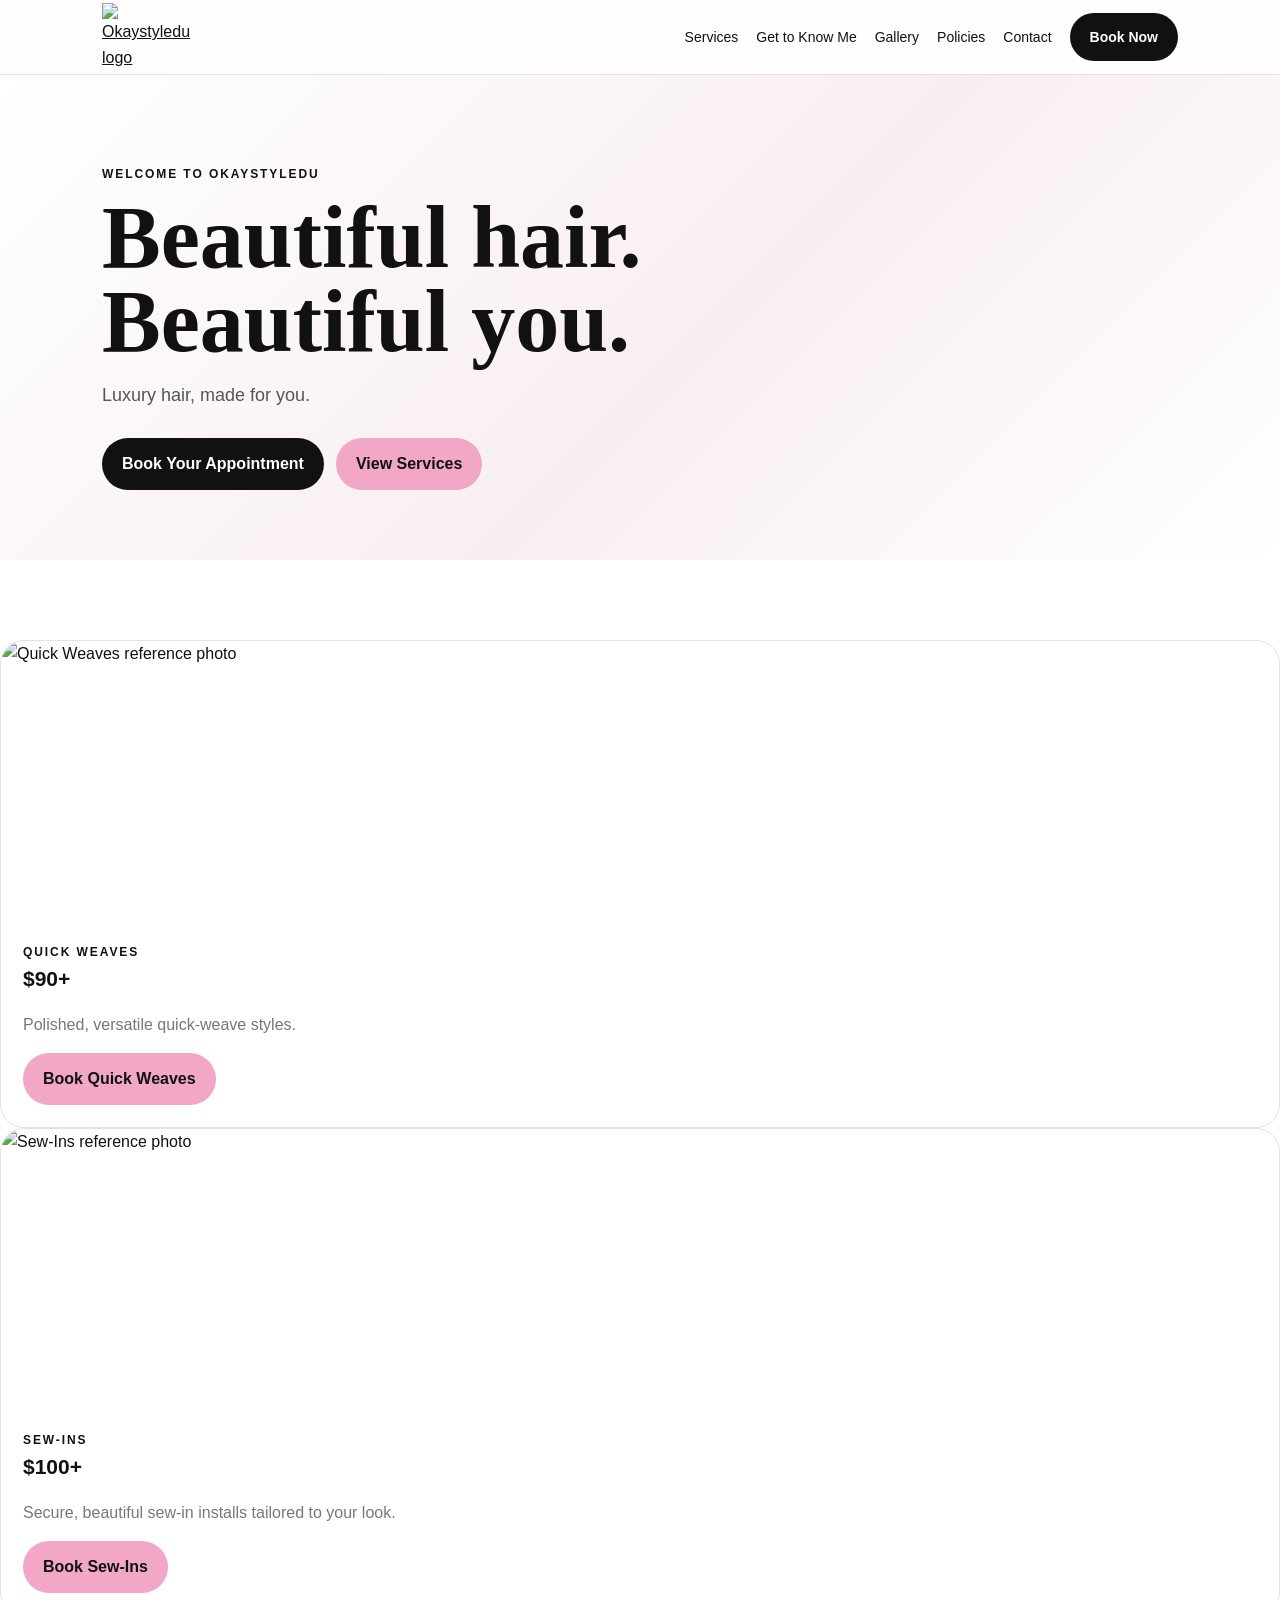
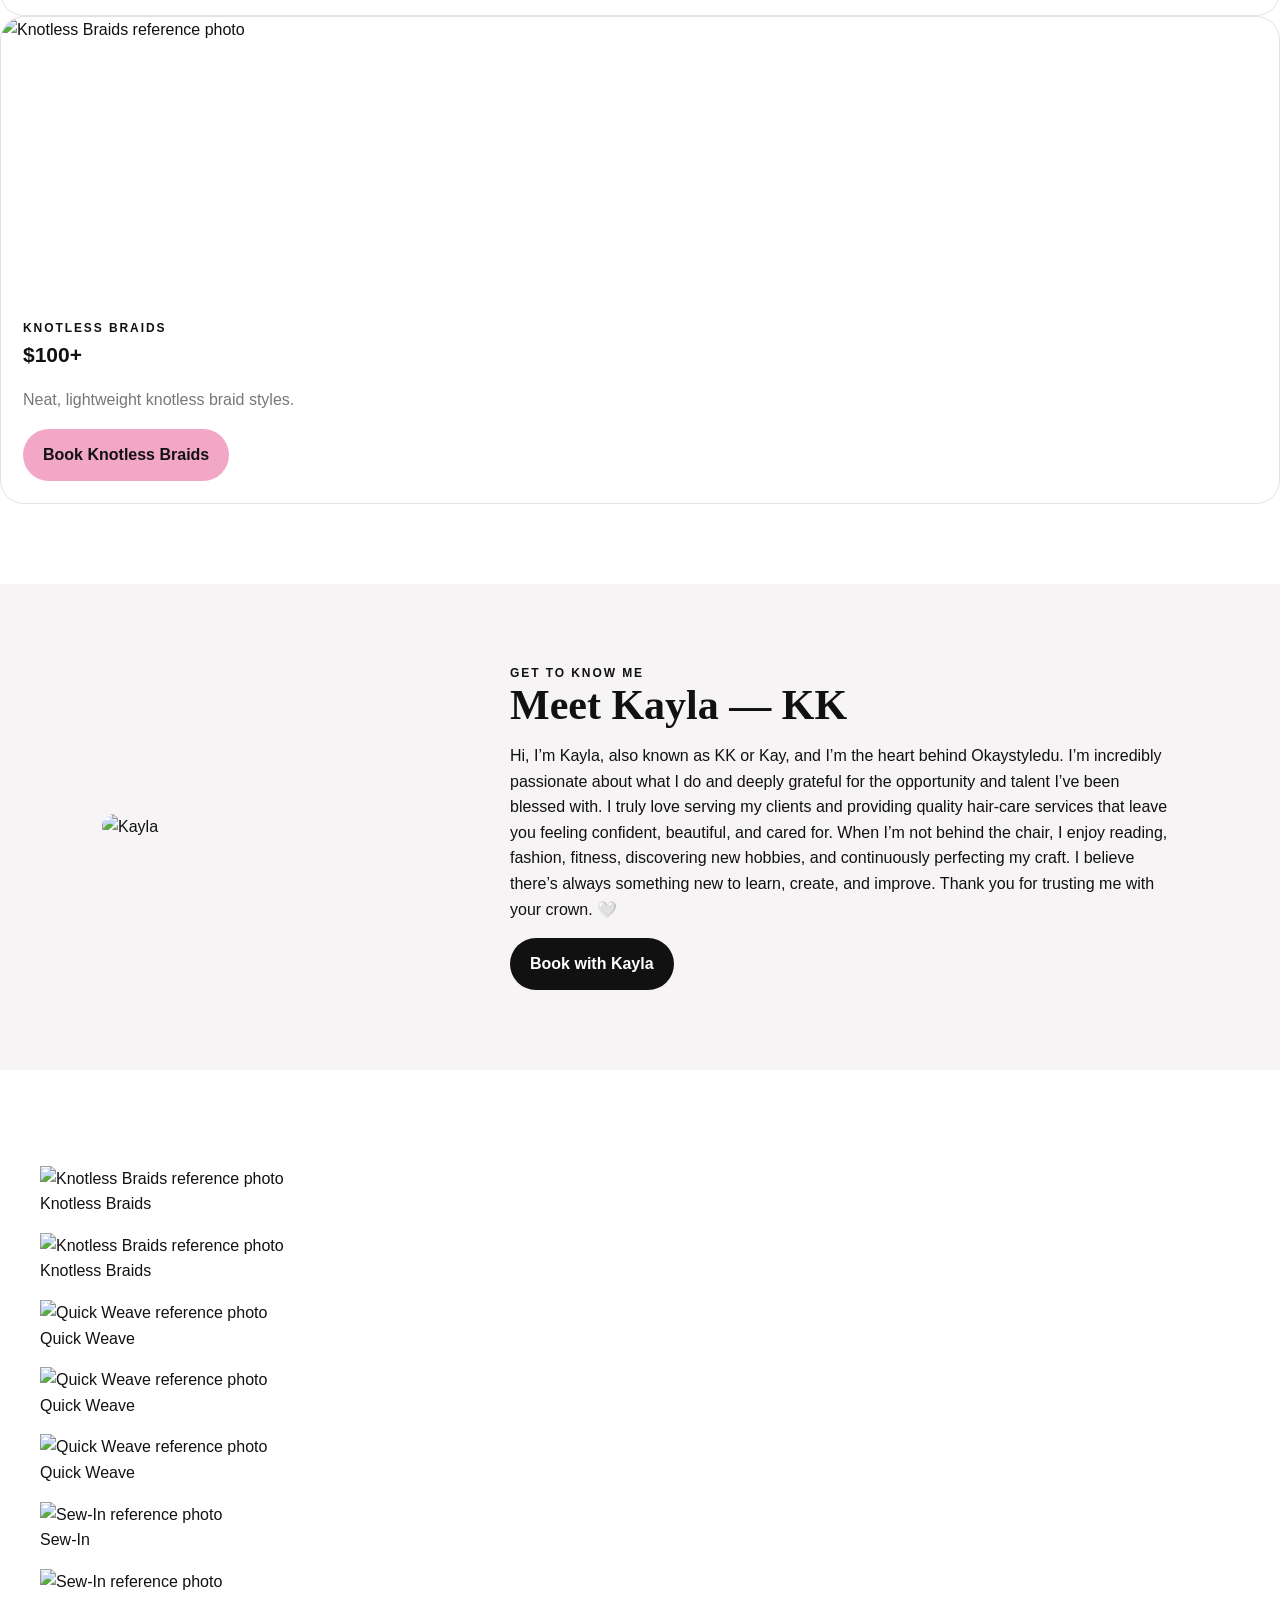
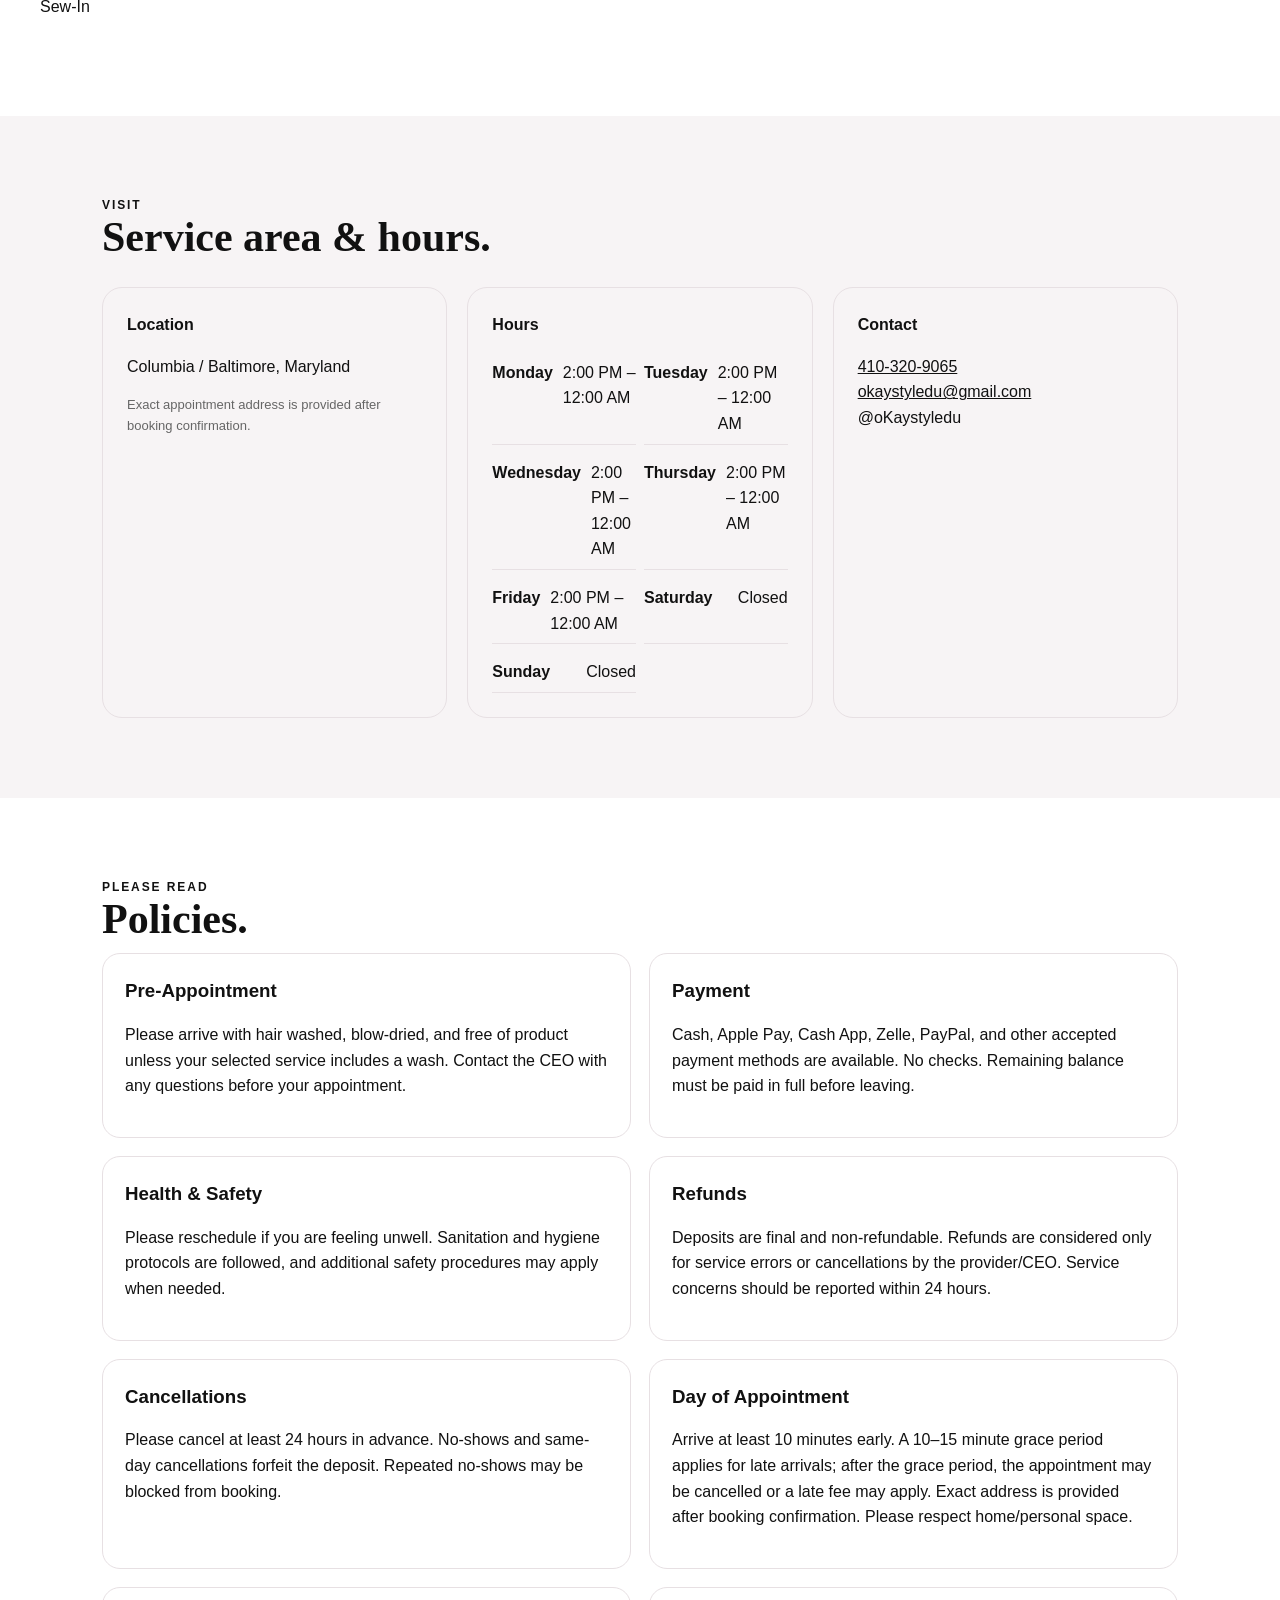
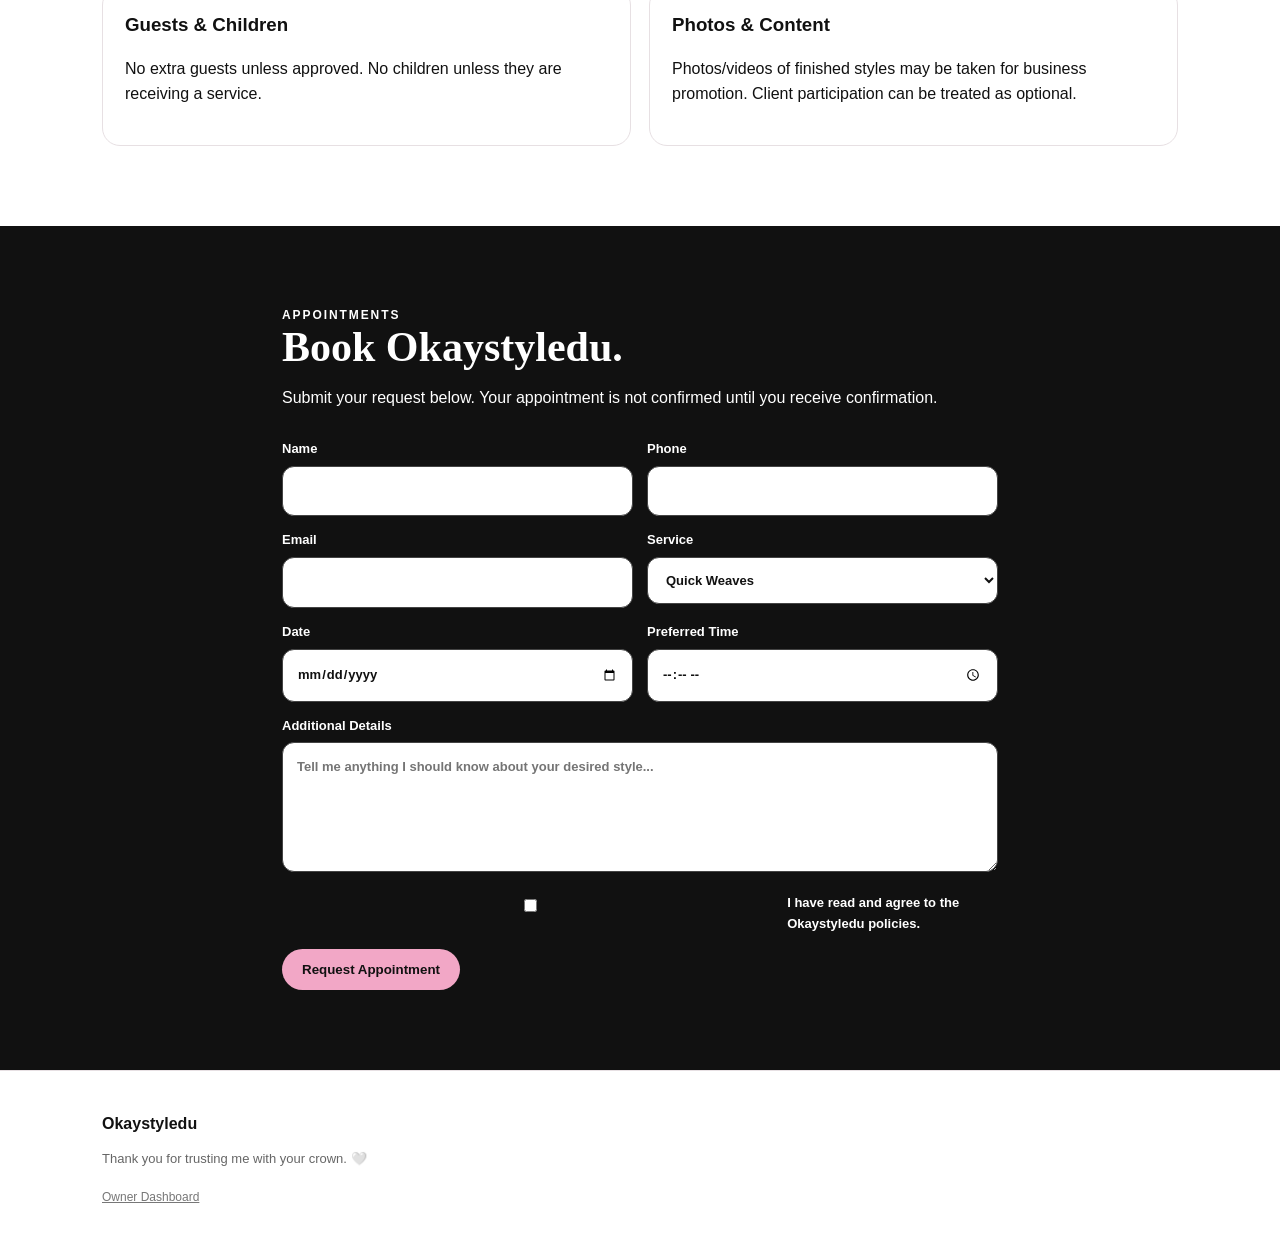
==== index.html @ 7c179256 "Add files via upload" ====
<!doctype html><html><head><meta charset="utf-8"><meta name="viewport" content="width=device-width,initial-scale=1"><meta name="description" content="Okaystyledu luxury hair booking"><link rel="stylesheet" href="styles.css"><script defer src="site.js"></script></head>
<body>
<nav class="nav"><div class="wrap navin"><a class="brand" href="#"><img src="images/logo.jpeg" alt="Okaystyledu logo"></a><div class="links"><a href="#services">Services</a><a href="#about">Get to Know Me</a><a href="#gallery">Gallery</a><a href="#policies-section">Policies</a><a href="#contact">Contact</a><a class="btn" href="#book">Book Now</a></div></div></nav>
<header class="hero"><div class="wrap"><div class="eyebrow">Welcome to <span data-business>Okaystyledu</span></div><h1>Beautiful hair.<br>Beautiful you.</h1><p id="tagline">Luxury hair, made for you.</p><div class="hero-actions"><a class="btn" href="#book">Book Your Appointment</a><a class="btn pink" href="#services">View Services</a></div></div></header>
<section class="section" id="services"><div class="wrap"><div class="eyebrow">Services</div><h2>Choose your look.</h2><p class="muted">Starting prices are listed below. Final pricing may vary by style, length, and hair needs.</p><div class="cards" id="services"></div></div></section>
<section class="section alt" id="about"><div class="wrap about"><div><img src="images/about-kayla.jpeg" alt="Kayla"></div><div><div class="eyebrow">Get to Know Me</div><h2 id="bioTitle">Meet Kayla — KK</h2><p id="bio"></p><a class="btn" href="#book">Book with Kayla</a></div></div></section>
<section class="section" id="gallery"><div class="wrap"><div class="eyebrow">Reference Gallery</div><h2>Style inspiration.</h2><p class="muted">Reference photos are shown as provided and are intended to help you choose your service.</p><div class="gallery" id="gallery"></div></div></section>
<section class="section alt"><div class="wrap"><div class="eyebrow">Visit</div><h2>Service area & hours.</h2><div class="info-grid"><div class="info"><strong>Location</strong><p id="location"></p><p class="small">Exact appointment address is provided after booking confirmation.</p></div><div class="info"><strong>Hours</strong><div class="hours" id="hours"></div></div><div class="info" id="contact"><strong>Contact</strong><p><a id="phone"></a><br><a id="email"></a><br><span id="instagram"></span></p></div></div></div></section>
<section class="section" id="policies-section"><div class="wrap"><div class="eyebrow">Please Read</div><h2>Policies.</h2><div class="policies" id="policies"></div></div></section>
<section class="section booking" id="book"><div class="wrap bookingbox"><div class="eyebrow">Appointments</div><h2>Book Okaystyledu.</h2><p>Submit your request below. Your appointment is not confirmed until you receive confirmation.</p>
<form class="form" name="okaystyledu-booking" method="POST" data-netlify="true" netlify-honeypot="bot-field"><input type="hidden" name="form-name" value="okaystyledu-booking"><p style="display:none"><label>Don’t fill this out: <input name="bot-field"></label></p>
<label>Name<input name="name" required></label><label>Phone<input name="phone" type="tel" required></label><label>Email<input name="email" type="email" required></label><label>Service<select id="serviceSelect" name="service" required></select></label><label>Date<input name="date" type="date" required></label><label>Preferred Time<input name="time" type="time" required></label><label class="full">Additional Details<textarea name="details" placeholder="Tell me anything I should know about your desired style..."></textarea></label><label class="full check"><input name="agreement" type="checkbox" required> I have read and agree to the Okaystyledu policies.</label><div class="full"><button class="btn pink" type="submit">Request Appointment</button></div></form></div></section>
<footer class="footer"><div class="wrap"><strong data-business>Okaystyledu</strong><p class="small">Thank you for trusting me with your crown. 🤍</p><a class="adminlink" href="admin.html">Owner Dashboard</a></div></footer>
</body></html>
---- styles.css ----
:root{--black:#111;--pink:#f2a7c6;--soft:#f7f4f5;--gray:#777;--white:#fff;--line:#e7e0e3}
*{box-sizing:border-box}html{scroll-behavior:smooth}body{margin:0;font-family:Inter,Arial,sans-serif;color:var(--black);background:var(--white);line-height:1.6}a{color:inherit}.wrap{max-width:1120px;margin:auto;padding:0 22px}.nav{position:sticky;top:0;z-index:20;background:#fffdfef2;backdrop-filter:blur(12px);border-bottom:1px solid var(--line)}.navin{display:flex;align-items:center;justify-content:space-between;gap:20px;min-height:74px}.brand img{width:100px;height:auto;display:block}.links{display:flex;gap:18px;align-items:center;flex-wrap:wrap}.links a{text-decoration:none;font-size:14px}.btn{display:inline-flex;align-items:center;justify-content:center;background:var(--black);color:white;padding:13px 20px;border-radius:999px;text-decoration:none;border:0;cursor:pointer;font-weight:700}.btn.pink{background:var(--pink);color:#111}.hero{padding:90px 0 70px;background:linear-gradient(135deg,#fff 0%,#f8eef2 55%,#fff 100%)}.hero h1{font-family:Georgia,serif;font-size:clamp(46px,8vw,88px);line-height:.95;margin:12px 0}.eyebrow{text-transform:uppercase;letter-spacing:.16em;font-size:12px;font-weight:800}.hero p{max-width:620px;color:#555;font-size:18px}.hero-actions{display:flex;gap:12px;flex-wrap:wrap;margin-top:28px}.section{padding:80px 0}.section.alt{background:var(--soft)}h2{font-family:Georgia,serif;font-size:42px;line-height:1.05;margin:0 0 12px}.muted{color:var(--gray)}.cards{display:grid;grid-template-columns:repeat(3,1fr);gap:22px;margin-top:32px}.card{border:1px solid var(--line);border-radius:24px;overflow:hidden;background:#fff}.card img{width:100%;height:280px;object-fit:cover;display:block}.cardbody{padding:22px}.price{font-size:21px;font-weight:800}.about{display:grid;grid-template-columns:360px 1fr;gap:48px;align-items:center}.about img{width:100%;border-radius:28px;display:block}.gallery{display:grid;grid-template-columns:repeat(3,1fr);gap:16px}.gallery figure{margin:0}.gallery img{width:100%;height:320px;object-fit:cover;border-radius:20px;display:block}.gallery figcaption{padding:9px 4px;font-weight:700;font-size:13px}.info-grid{display:grid;grid-template-columns:repeat(3,1fr);gap:20px;margin-top:28px}.info{border:1px solid var(--line);border-radius:20px;padding:24px}.hours{display:grid;grid-template-columns:1fr 1fr;gap:8px;margin-top:15px}.hours div{display:flex;justify-content:space-between;border-bottom:1px solid var(--line);padding:7px 0;gap:10px}.policies{display:grid;grid-template-columns:1fr 1fr;gap:18px}.policy{padding:22px;border:1px solid var(--line);border-radius:18px}.policy h3{margin:0 0 6px}.booking{background:#111;color:#fff}.bookingbox{max-width:760px}.form{display:grid;grid-template-columns:1fr 1fr;gap:14px;margin-top:28px}.form .full{grid-column:1/-1}.form label{font-size:13px;font-weight:700}.form input,.form select,.form textarea{width:100%;margin-top:6px;border:1px solid #444;background:#fff;color:#111;padding:14px;border-radius:12px;font:inherit}.form textarea{min-height:130px}.check{display:flex;gap:9px;align-items:flex-start;font-size:13px}.footer{padding:40px 0;border-top:1px solid var(--line)}.small{font-size:13px;color:#666}.adminlink{font-size:12px;color:#777}.notice{padding:14px 16px;border-radius:12px;background:#fff1f6;border:1px solid #f1cad8;margin:15px 0}.adminbody{background:#f6f4f5}.admin{max-width:1100px;margin:auto;padding:28px 18px}.adminhead{display:flex;justify-content:space-between;align-items:center;gap:15px;margin-bottom:22px}.adminnav{display:flex;gap:8px;flex-wrap:wrap;margin-bottom:20px}.tab{border:1px solid var(--line);background:white;border-radius:999px;padding:10px 14px;cursor:pointer}.panel{display:none;background:white;border:1px solid var(--line);border-radius:22px;padding:22px;margin-bottom:18px}.panel.active{display:block}.editgrid{display:grid;grid-template-columns:1fr 1fr;gap:14px}.editgrid .full{grid-column:1/-1}.editor input,.editor textarea,.editor select{width:100%;padding:12px;border:1px solid #ddd;border-radius:10px;font:inherit}.editor textarea{min-height:120px}.editor label{font-size:12px;font-weight:800;display:block;margin-bottom:5px}.row{display:flex;gap:10px;align-items:center;justify-content:space-between;padding:10px 0;border-bottom:1px solid var(--line)}.row button{border:0;background:#eee;border-radius:8px;padding:7px 10px;cursor:pointer}.sticky-save{position:sticky;bottom:12px;display:flex;justify-content:flex-end;gap:10px;margin-top:16px}.status{font-size:13px;color:#555}.danger{color:#9c254b}.preview{background:#111;color:white;border-radius:12px;padding:12px 16px;text-decoration:none}@media(max-width:800px){.links{display:none}.cards,.gallery,.info-grid,.policies,.about{grid-template-columns:1fr}.about img{max-width:420px}.form,.editgrid{grid-template-columns:1fr}.form .full,.editgrid .full{grid-column:auto}.hero{padding-top:65px}.section{padding:60px 0}h2{font-size:35px}.card img,.gallery img{height:300px}}
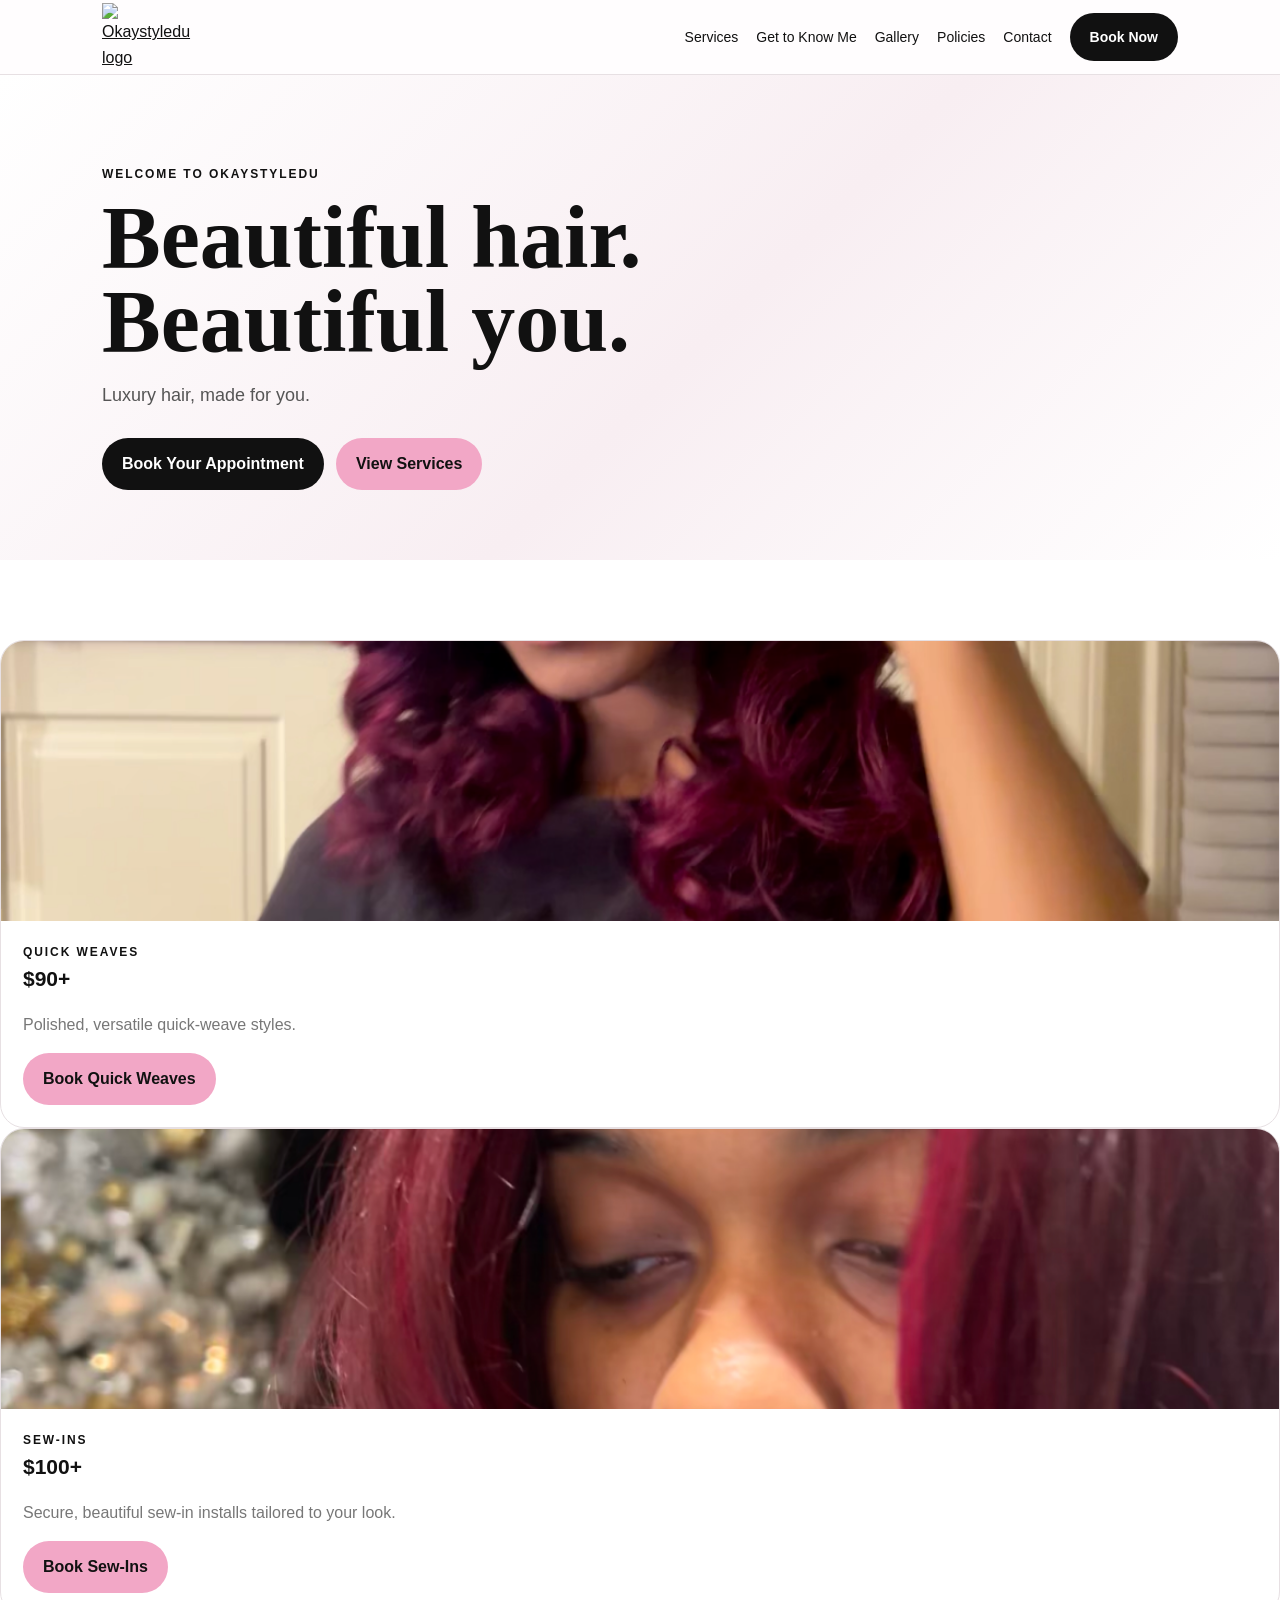
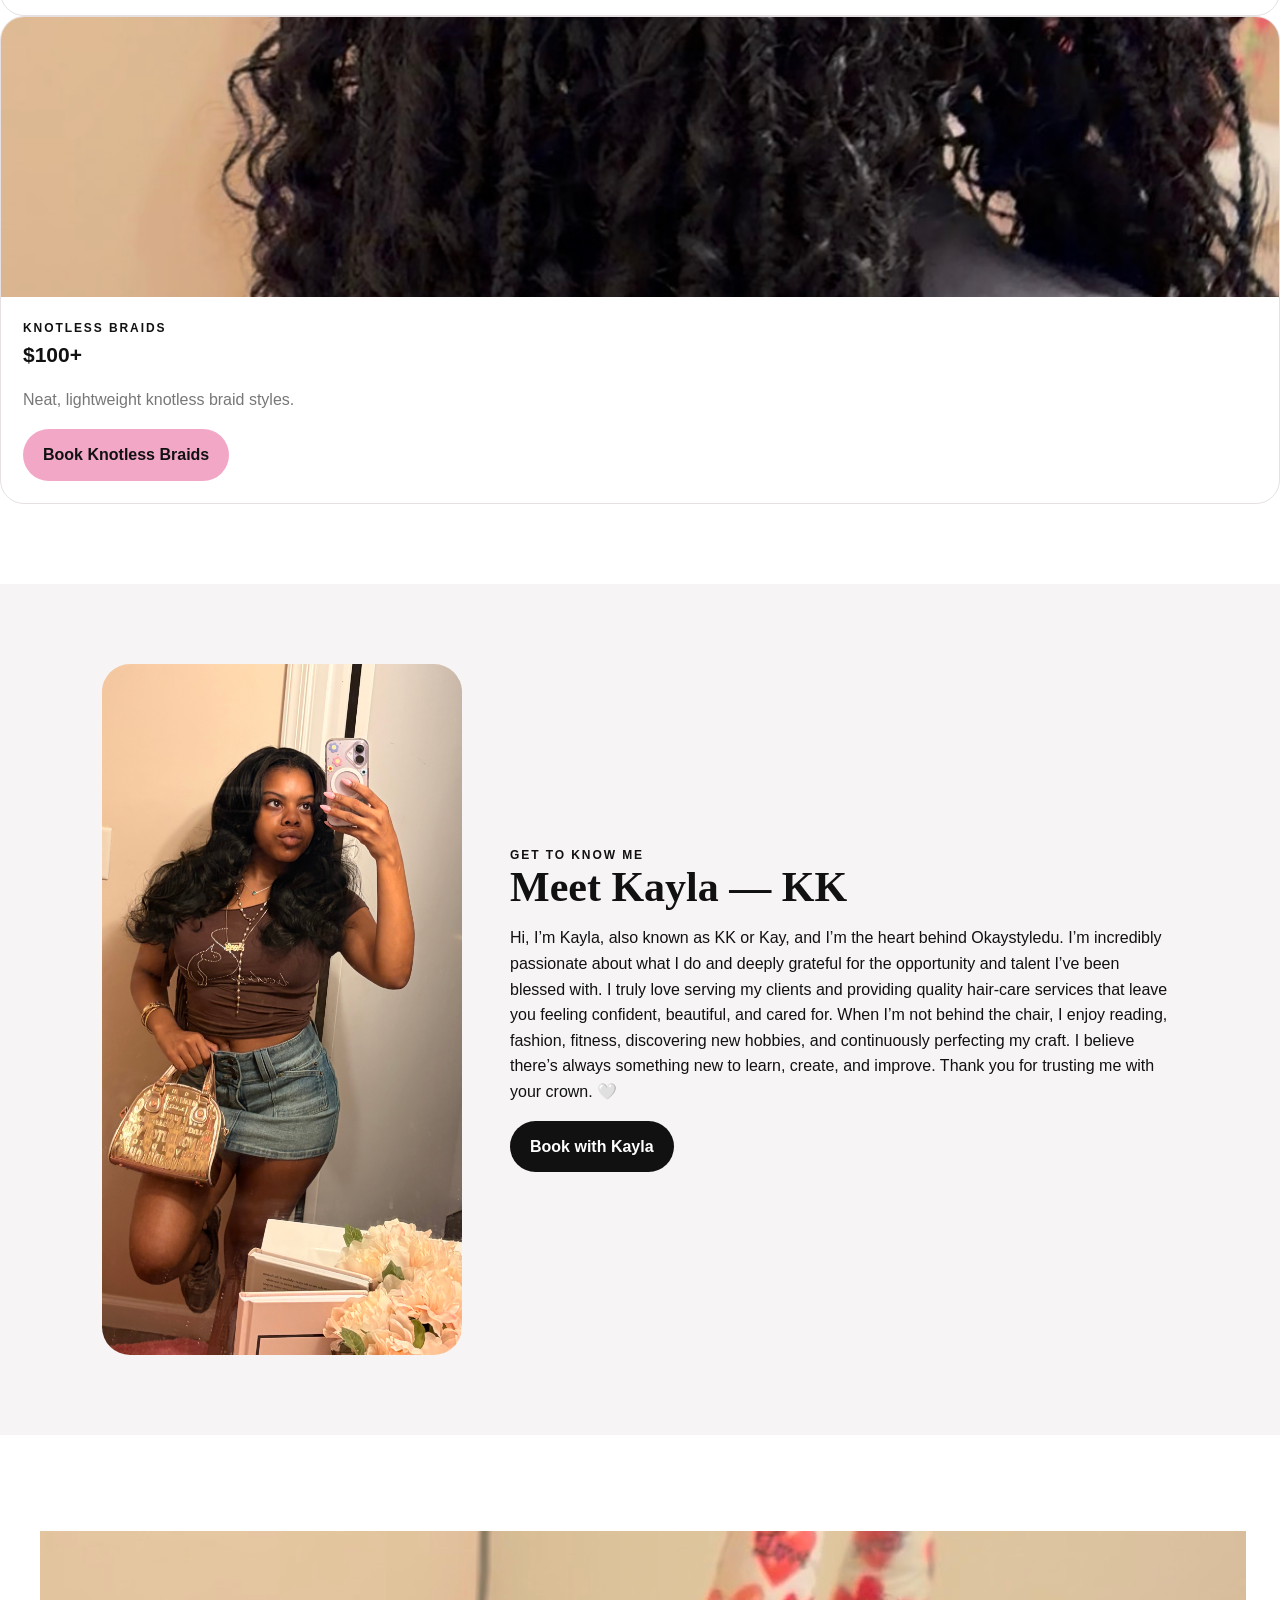
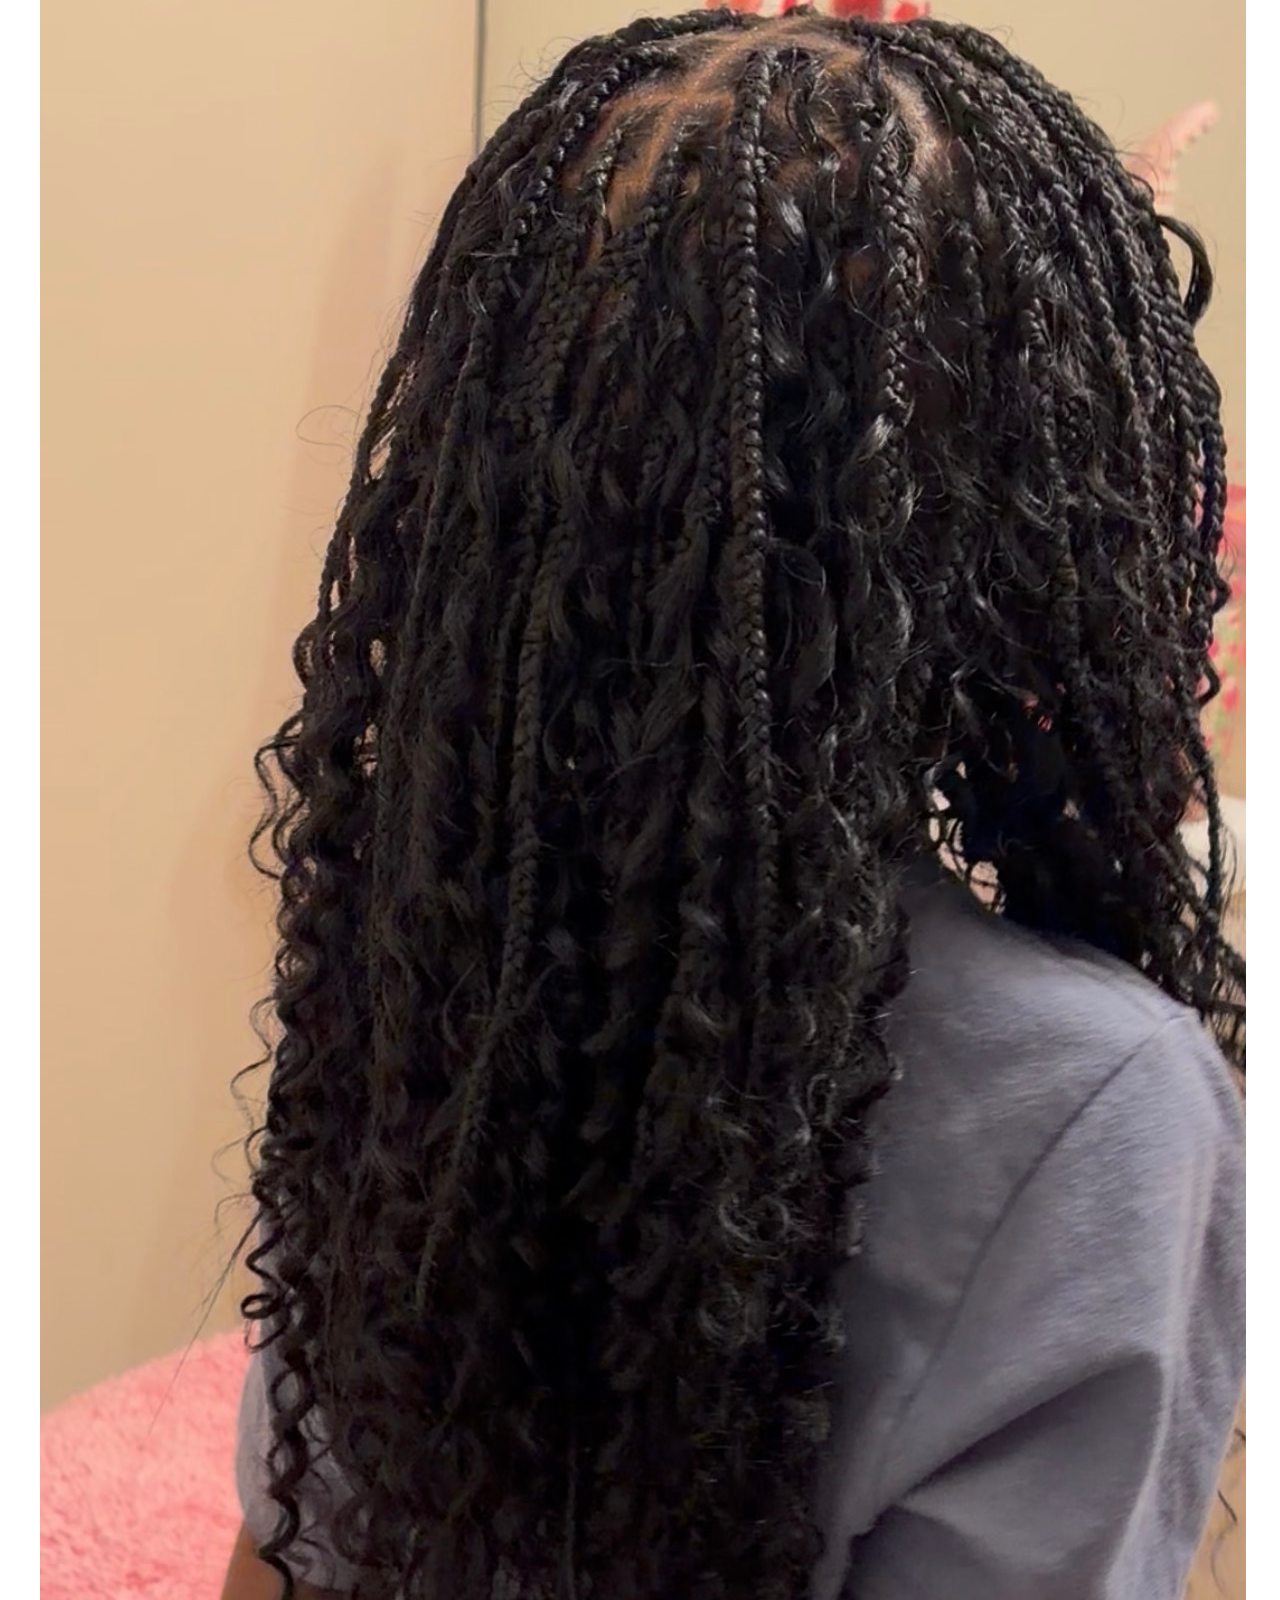
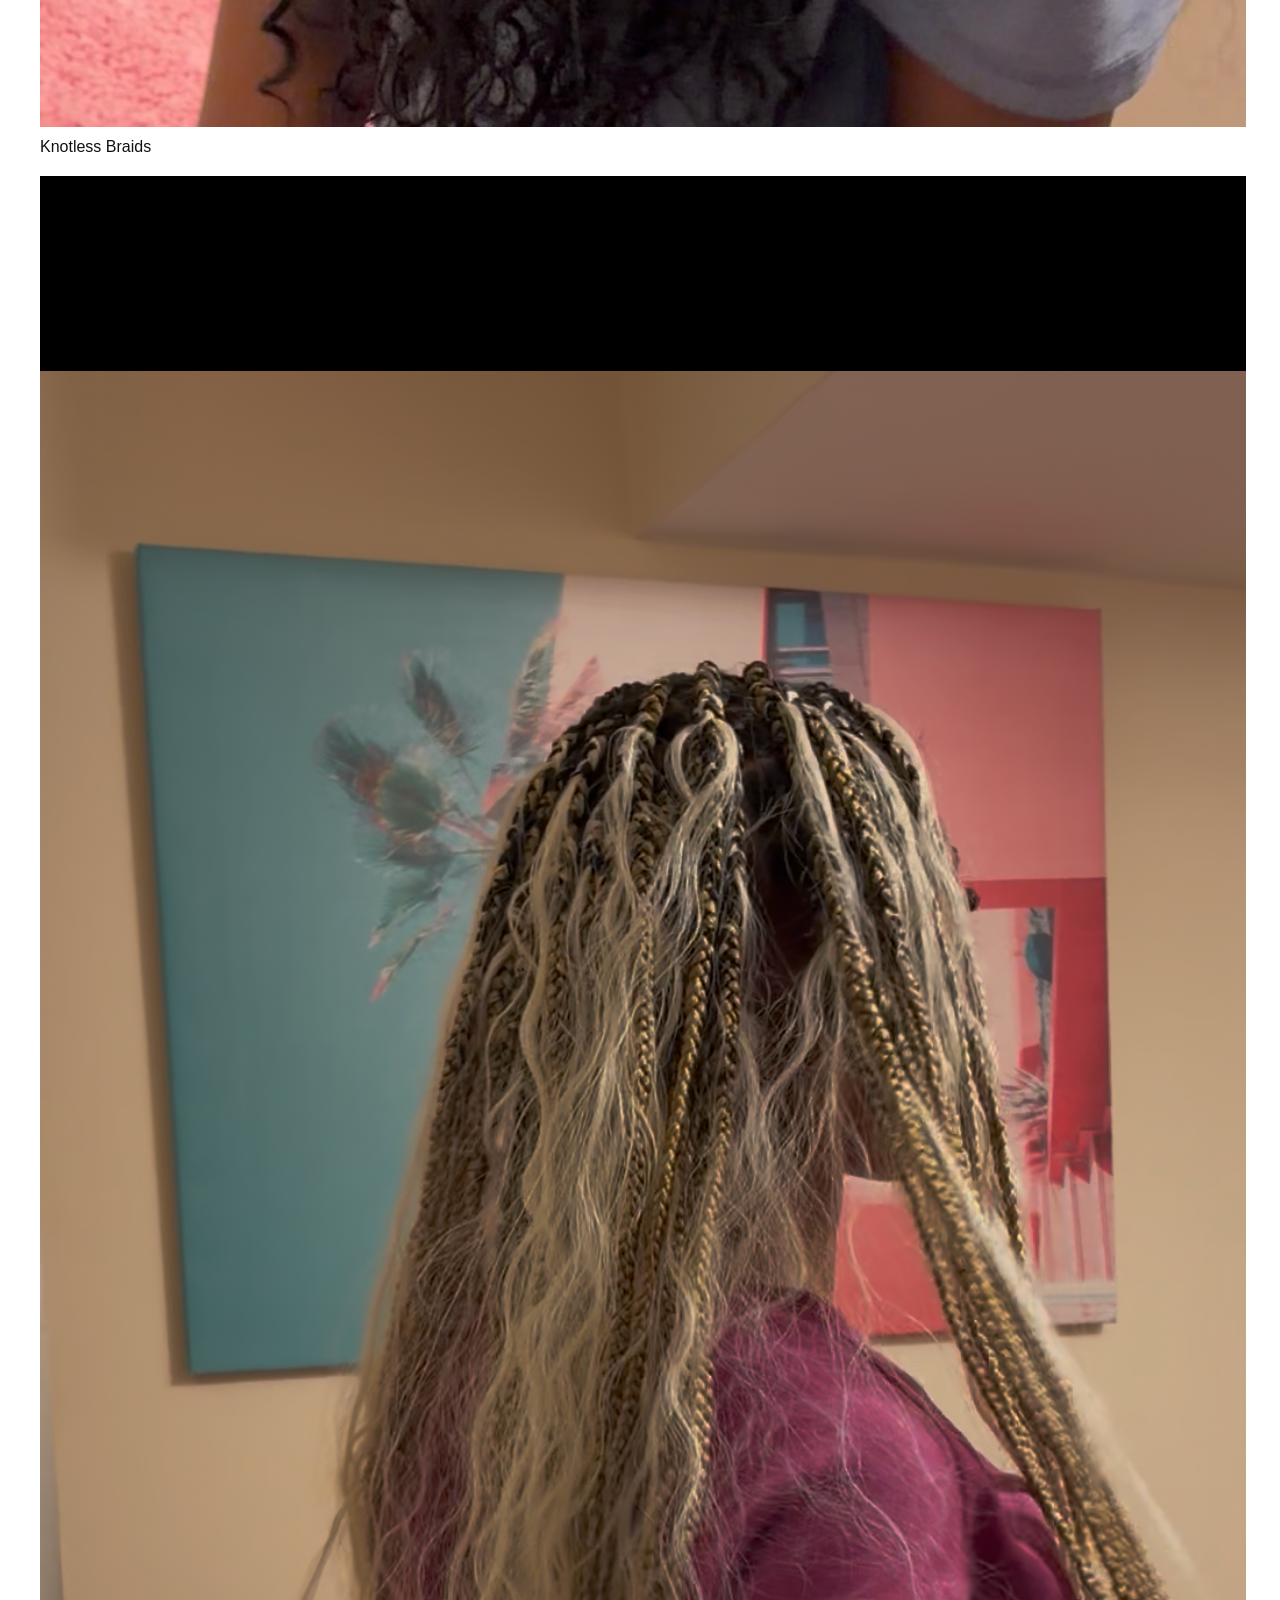
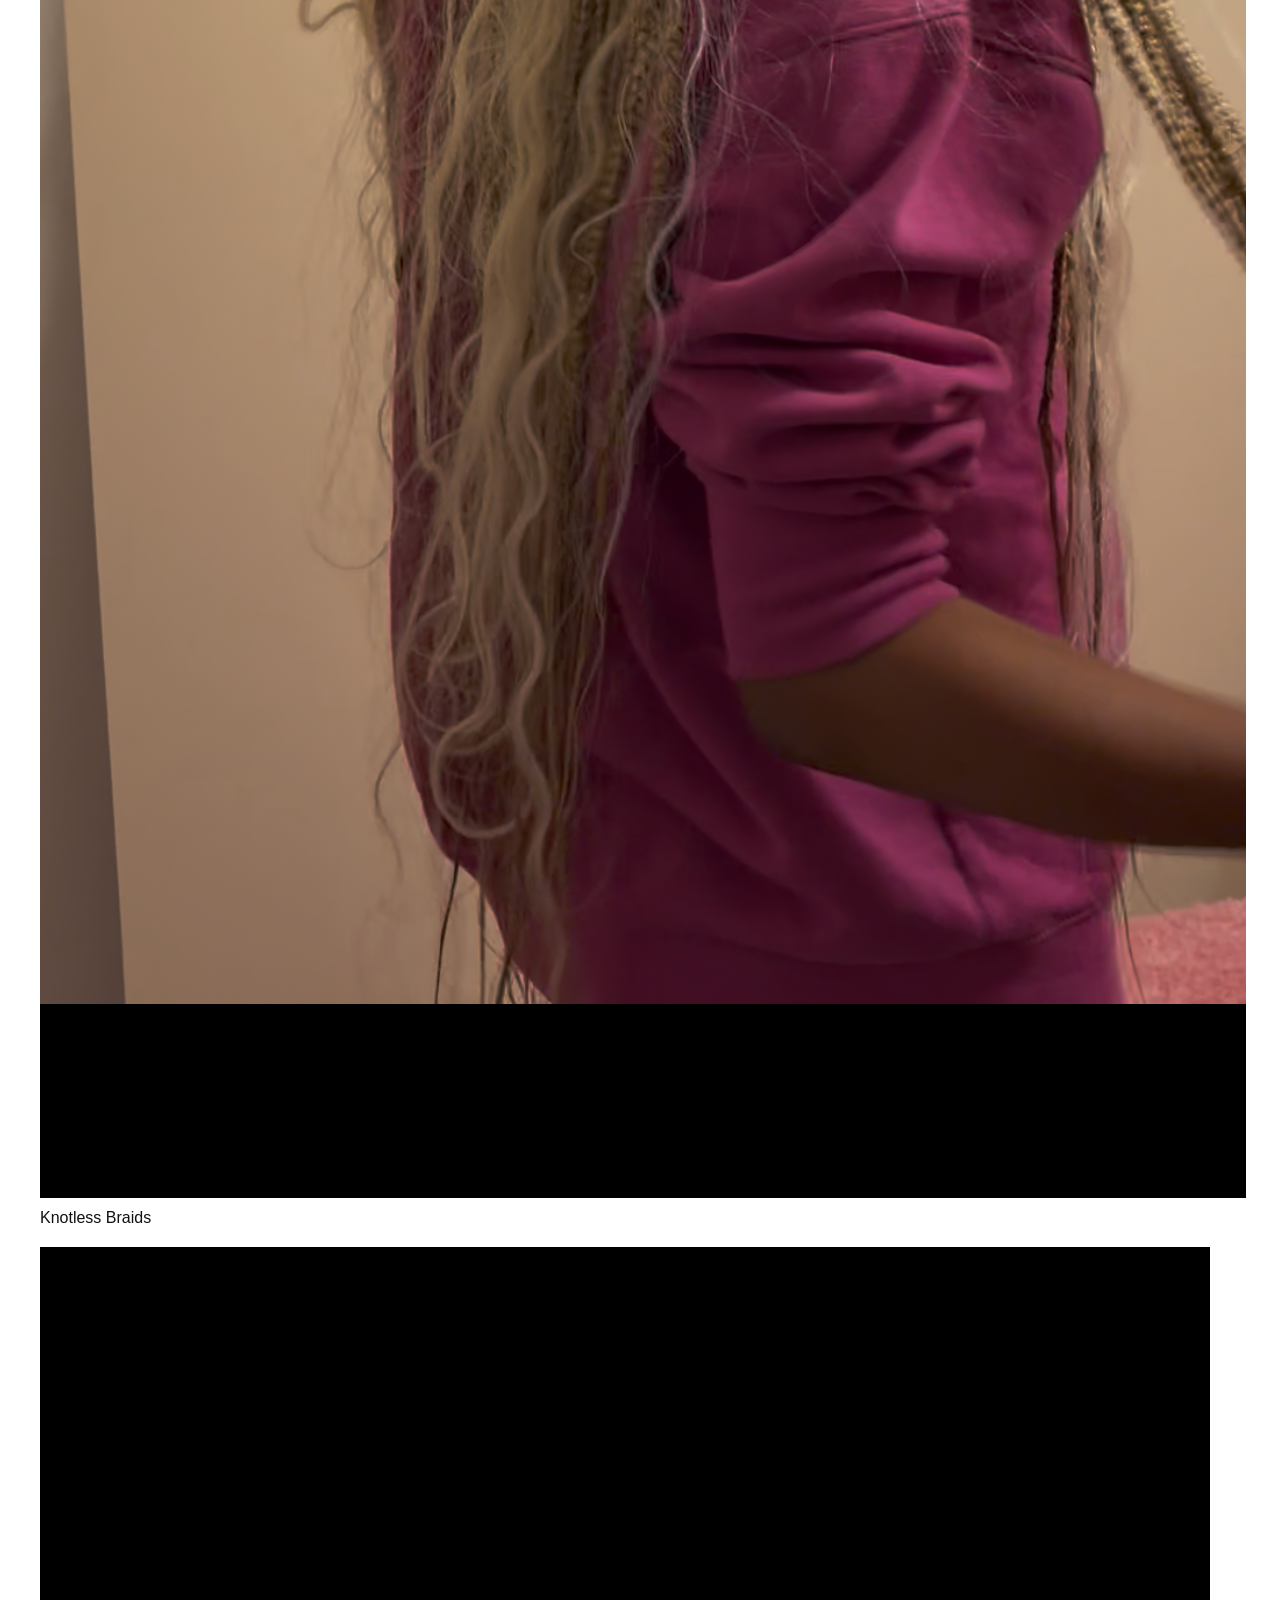
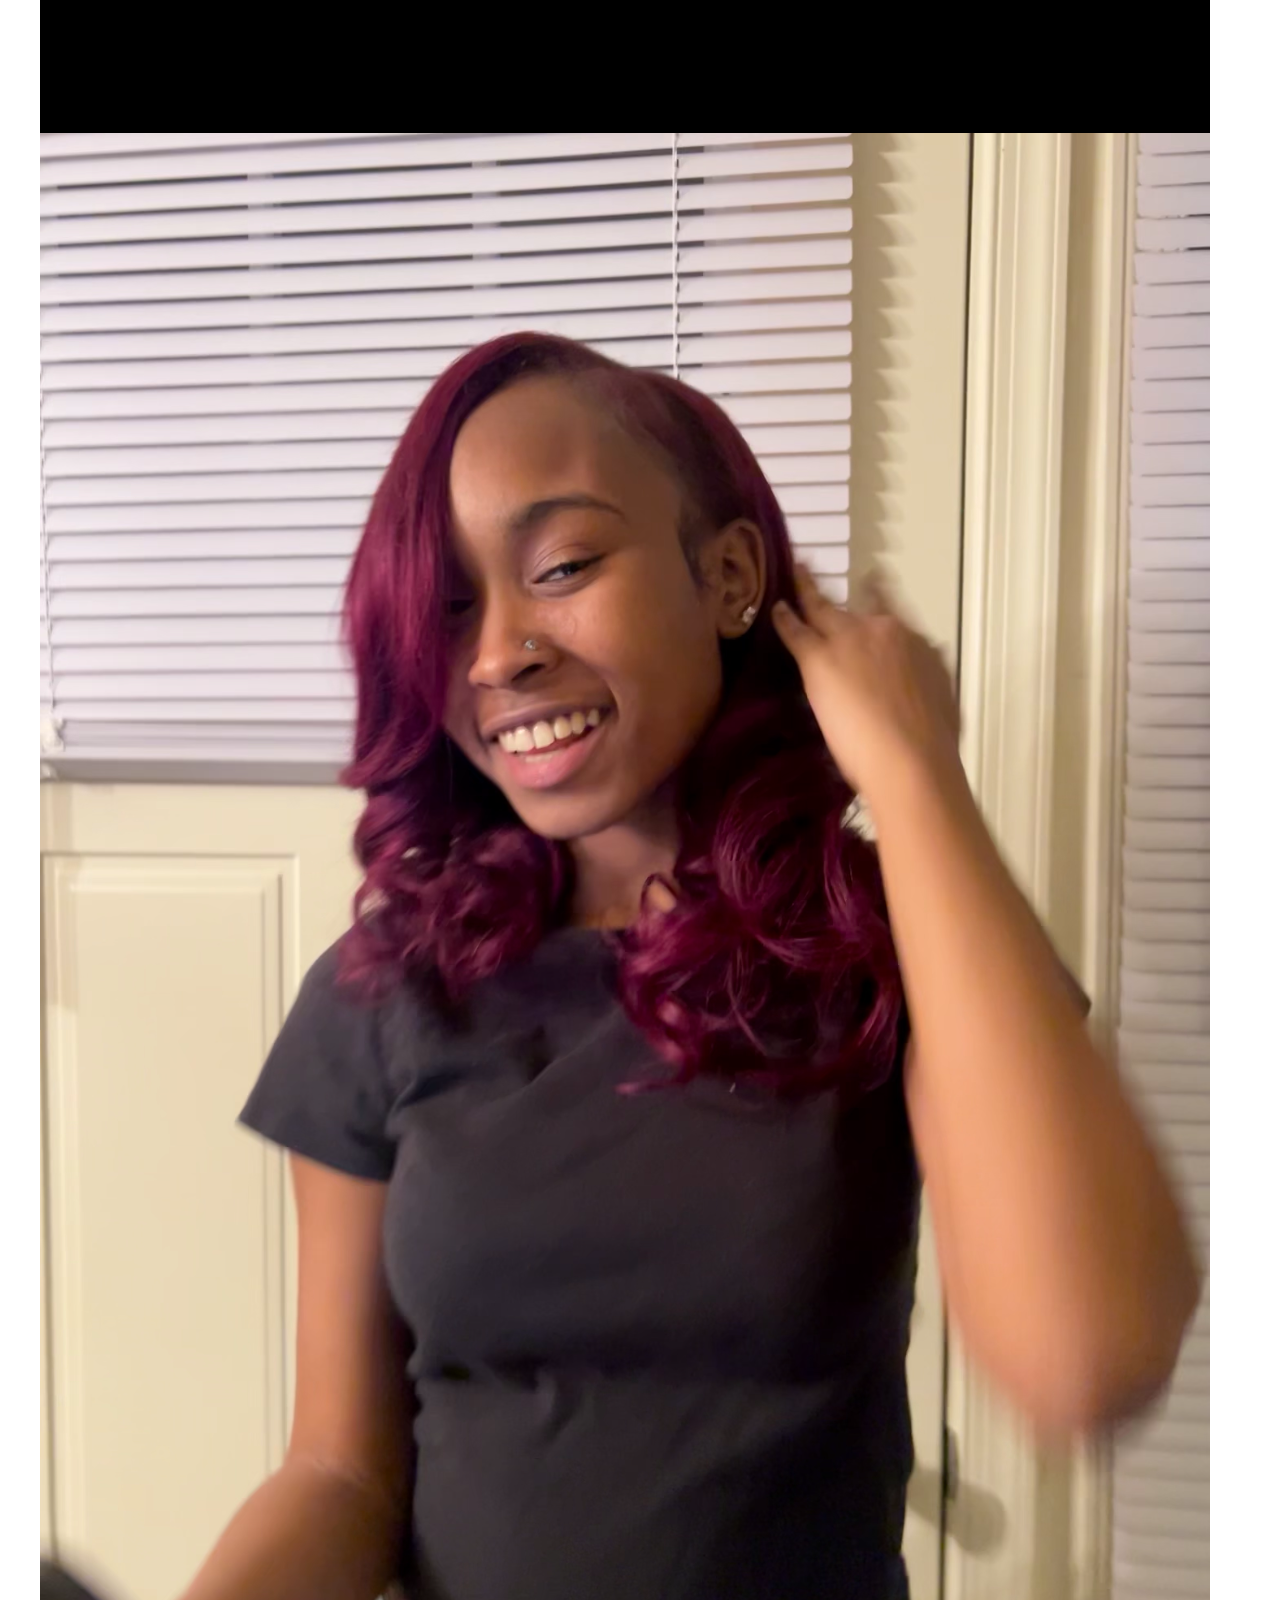
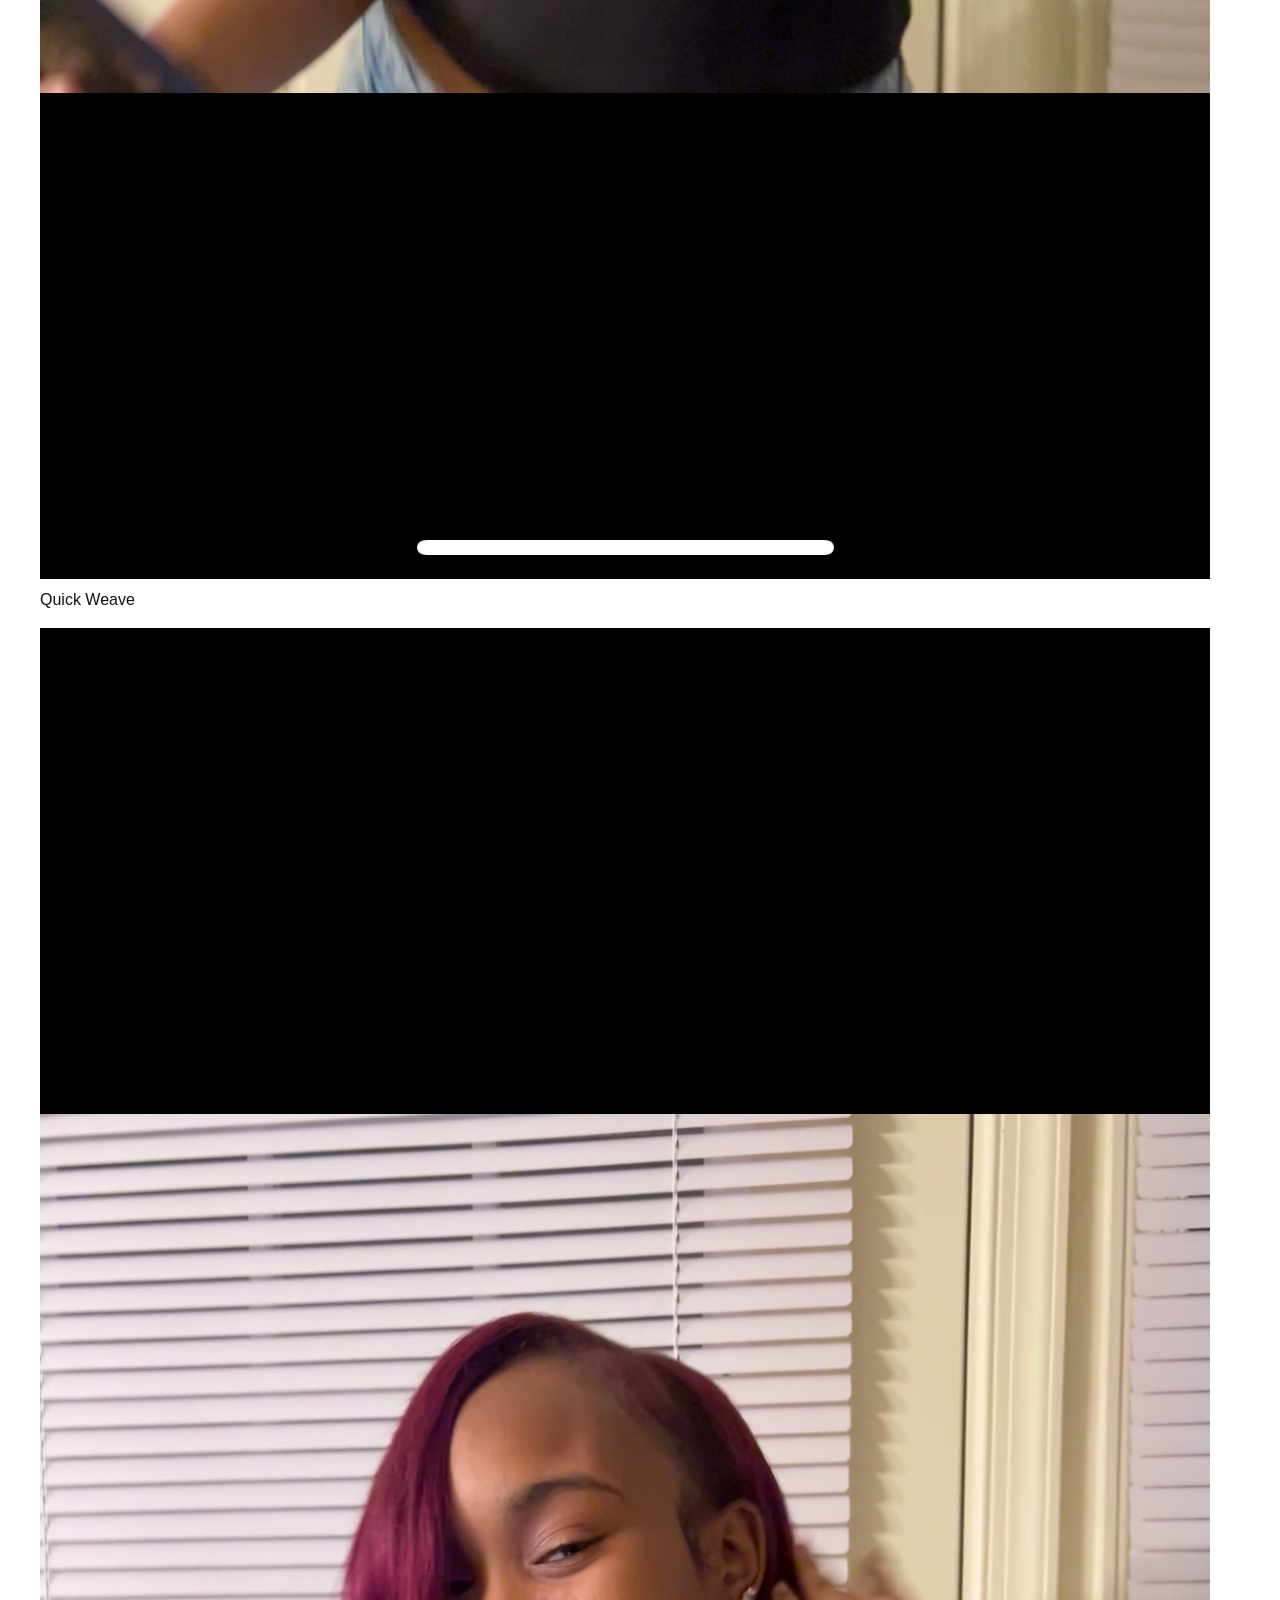
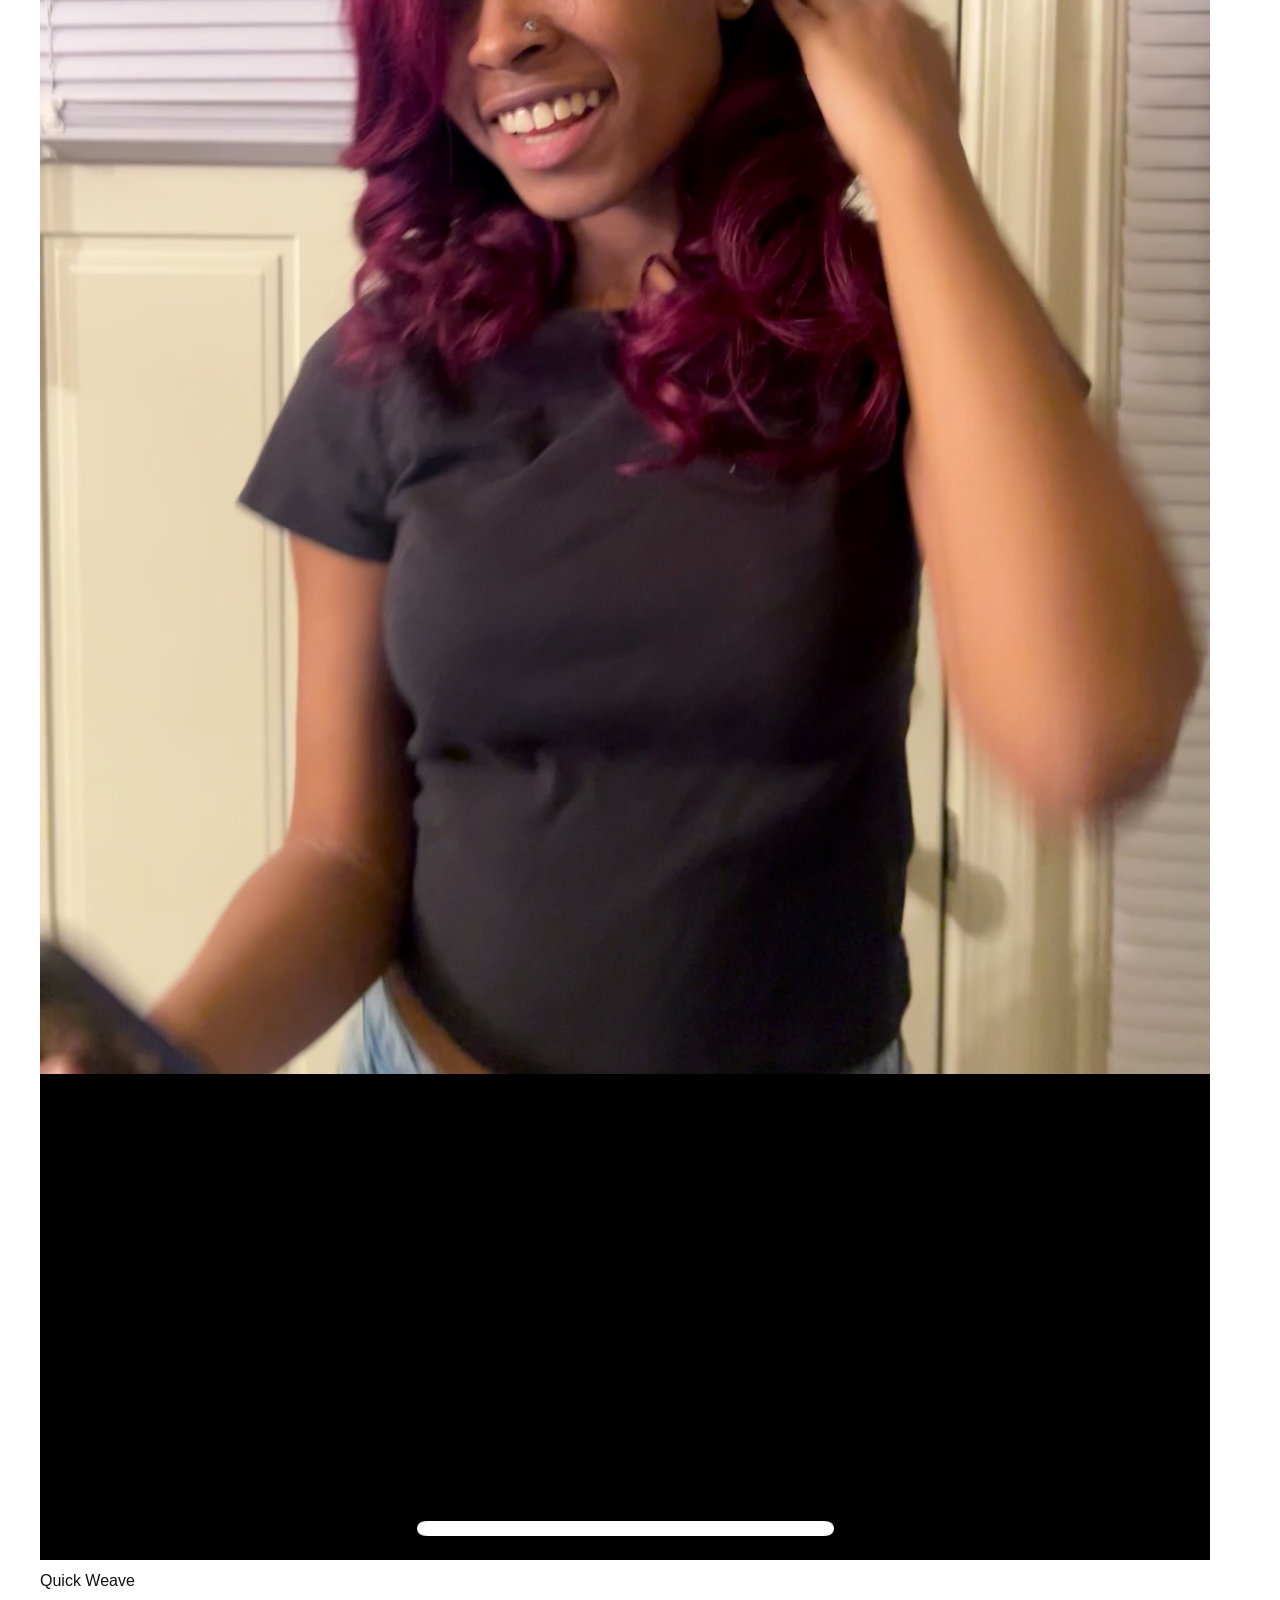
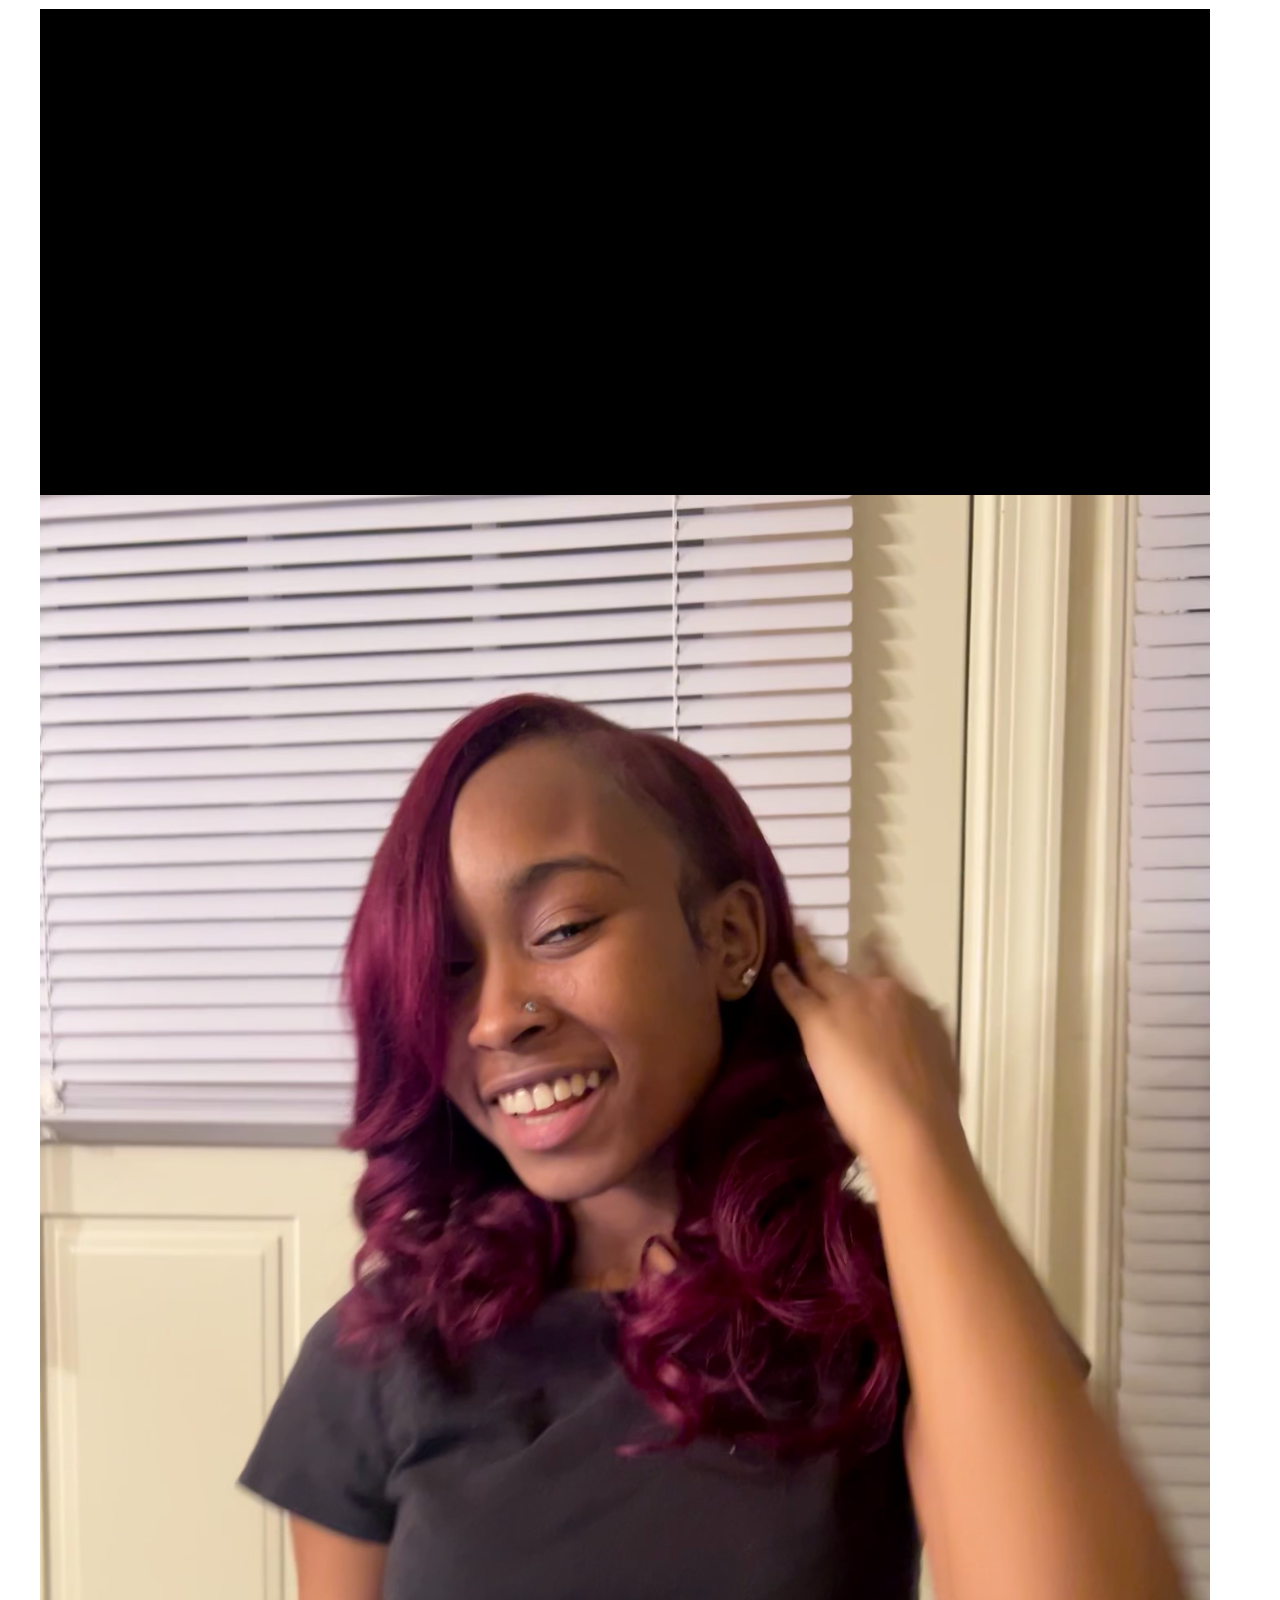
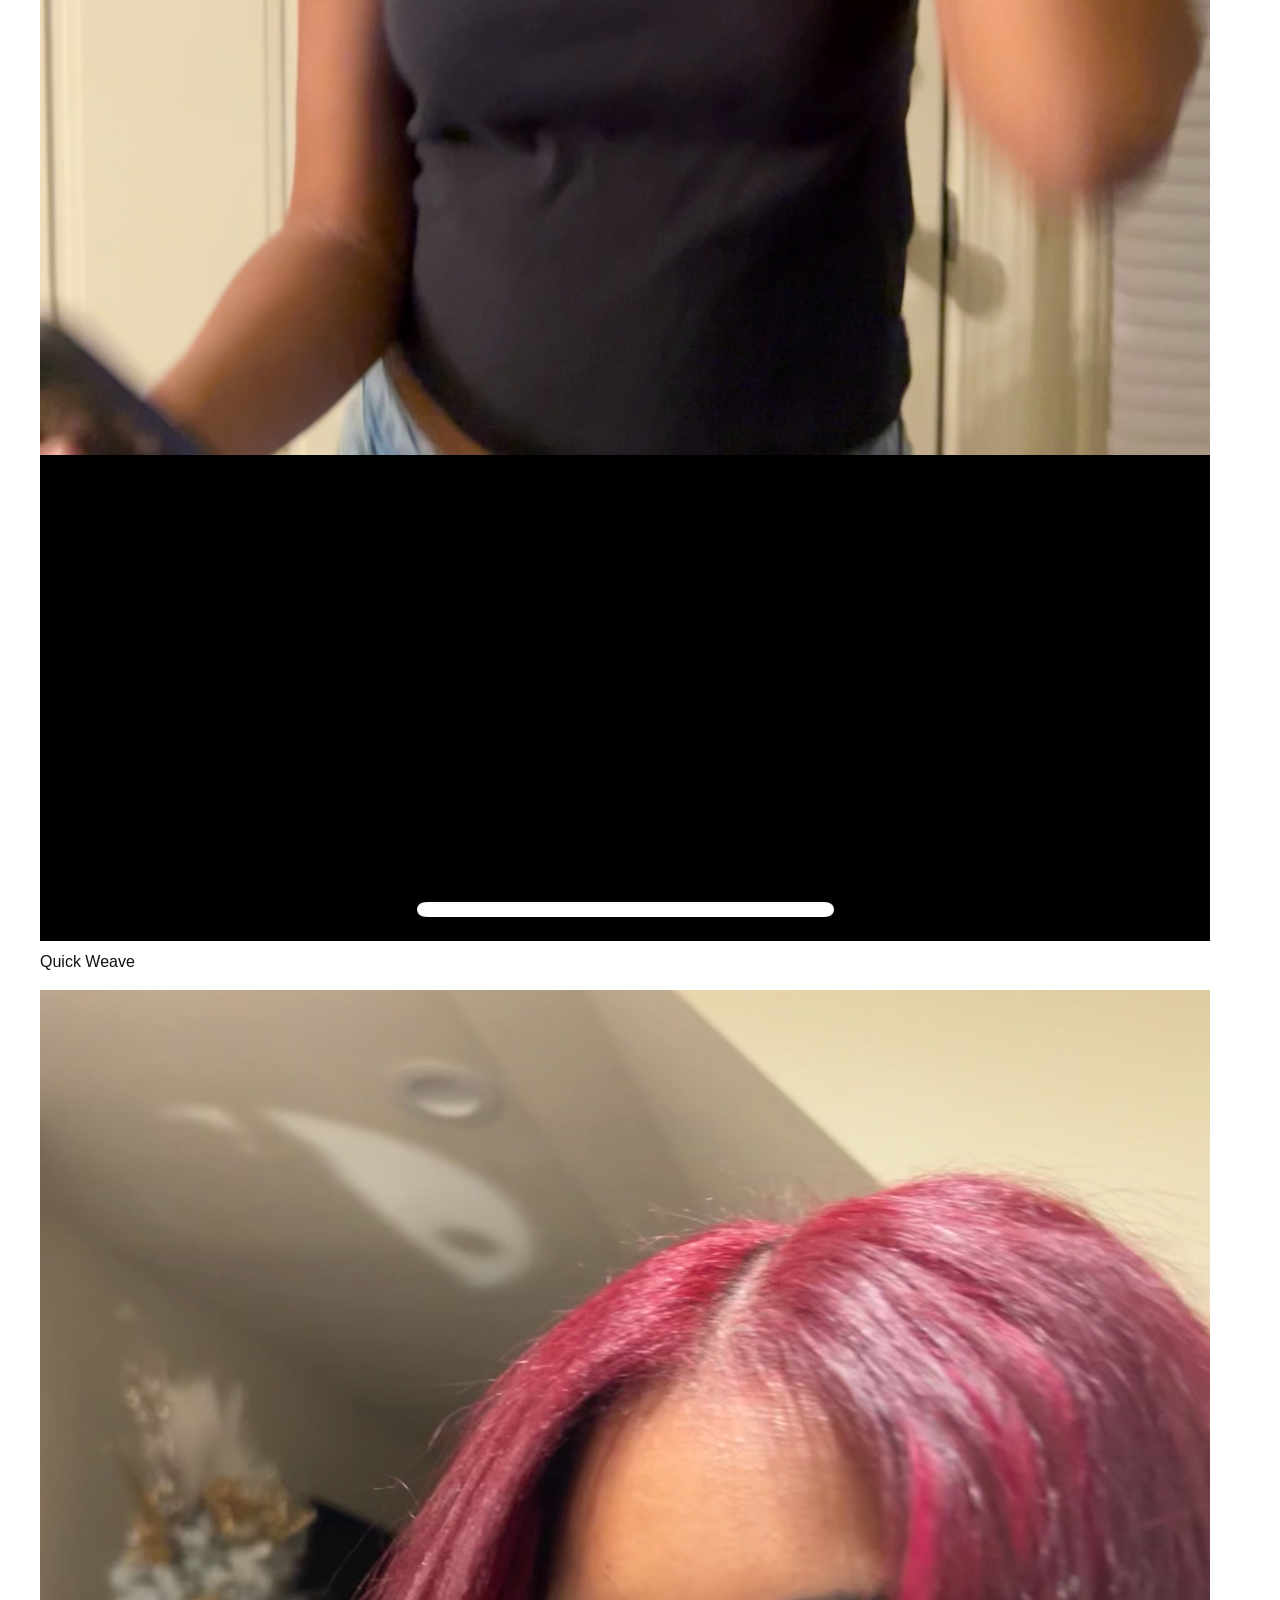
==== commit 708ade89: "Update index.html" ====
--- a/index.html
+++ b/index.html
@@ -3,7 +3,7 @@
 <nav class="nav"><div class="wrap navin"><a class="brand" href="#"><img src="images/logo.jpeg" alt="Okaystyledu logo"></a><div class="links"><a href="#services">Services</a><a href="#about">Get to Know Me</a><a href="#gallery">Gallery</a><a href="#policies-section">Policies</a><a href="#contact">Contact</a><a class="btn" href="#book">Book Now</a></div></div></nav>
 <header class="hero"><div class="wrap"><div class="eyebrow">Welcome to <span data-business>Okaystyledu</span></div><h1>Beautiful hair.<br>Beautiful you.</h1><p id="tagline">Luxury hair, made for you.</p><div class="hero-actions"><a class="btn" href="#book">Book Your Appointment</a><a class="btn pink" href="#services">View Services</a></div></div></header>
 <section class="section" id="services"><div class="wrap"><div class="eyebrow">Services</div><h2>Choose your look.</h2><p class="muted">Starting prices are listed below. Final pricing may vary by style, length, and hair needs.</p><div class="cards" id="services"></div></div></section>
-<section class="section alt" id="about"><div class="wrap about"><div><img src="images/about-kayla.jpeg" alt="Kayla"></div><div><div class="eyebrow">Get to Know Me</div><h2 id="bioTitle">Meet Kayla — KK</h2><p id="bio"></p><a class="btn" href="#book">Book with Kayla</a></div></div></section>
+<section class="section alt" id="about"><div class="wrap about"><div><img src= "images/IMG_2752.jpeg" alt="Kayla"></div><div><div class="eyebrow">Get to Know Me</div><h2 id="bioTitle">Meet Kayla — KK</h2><p id="bio"></p><a class="btn" href="#book">Book with Kayla</a></div></div></section>
 <section class="section" id="gallery"><div class="wrap"><div class="eyebrow">Reference Gallery</div><h2>Style inspiration.</h2><p class="muted">Reference photos are shown as provided and are intended to help you choose your service.</p><div class="gallery" id="gallery"></div></div></section>
 <section class="section alt"><div class="wrap"><div class="eyebrow">Visit</div><h2>Service area & hours.</h2><div class="info-grid"><div class="info"><strong>Location</strong><p id="location"></p><p class="small">Exact appointment address is provided after booking confirmation.</p></div><div class="info"><strong>Hours</strong><div class="hours" id="hours"></div></div><div class="info" id="contact"><strong>Contact</strong><p><a id="phone"></a><br><a id="email"></a><br><span id="instagram"></span></p></div></div></div></section>
 <section class="section" id="policies-section"><div class="wrap"><div class="eyebrow">Please Read</div><h2>Policies.</h2><div class="policies" id="policies"></div></div></section>
@@ -11,4 +11,4 @@
 <form class="form" name="okaystyledu-booking" method="POST" data-netlify="true" netlify-honeypot="bot-field"><input type="hidden" name="form-name" value="okaystyledu-booking"><p style="display:none"><label>Don’t fill this out: <input name="bot-field"></label></p>
 <label>Name<input name="name" required></label><label>Phone<input name="phone" type="tel" required></label><label>Email<input name="email" type="email" required></label><label>Service<select id="serviceSelect" name="service" required></select></label><label>Date<input name="date" type="date" required></label><label>Preferred Time<input name="time" type="time" required></label><label class="full">Additional Details<textarea name="details" placeholder="Tell me anything I should know about your desired style..."></textarea></label><label class="full check"><input name="agreement" type="checkbox" required> I have read and agree to the Okaystyledu policies.</label><div class="full"><button class="btn pink" type="submit">Request Appointment</button></div></form></div></section>
 <footer class="footer"><div class="wrap"><strong data-business>Okaystyledu</strong><p class="small">Thank you for trusting me with your crown. 🤍</p><a class="adminlink" href="admin.html">Owner Dashboard</a></div></footer>
-</body></html>+</body></html>
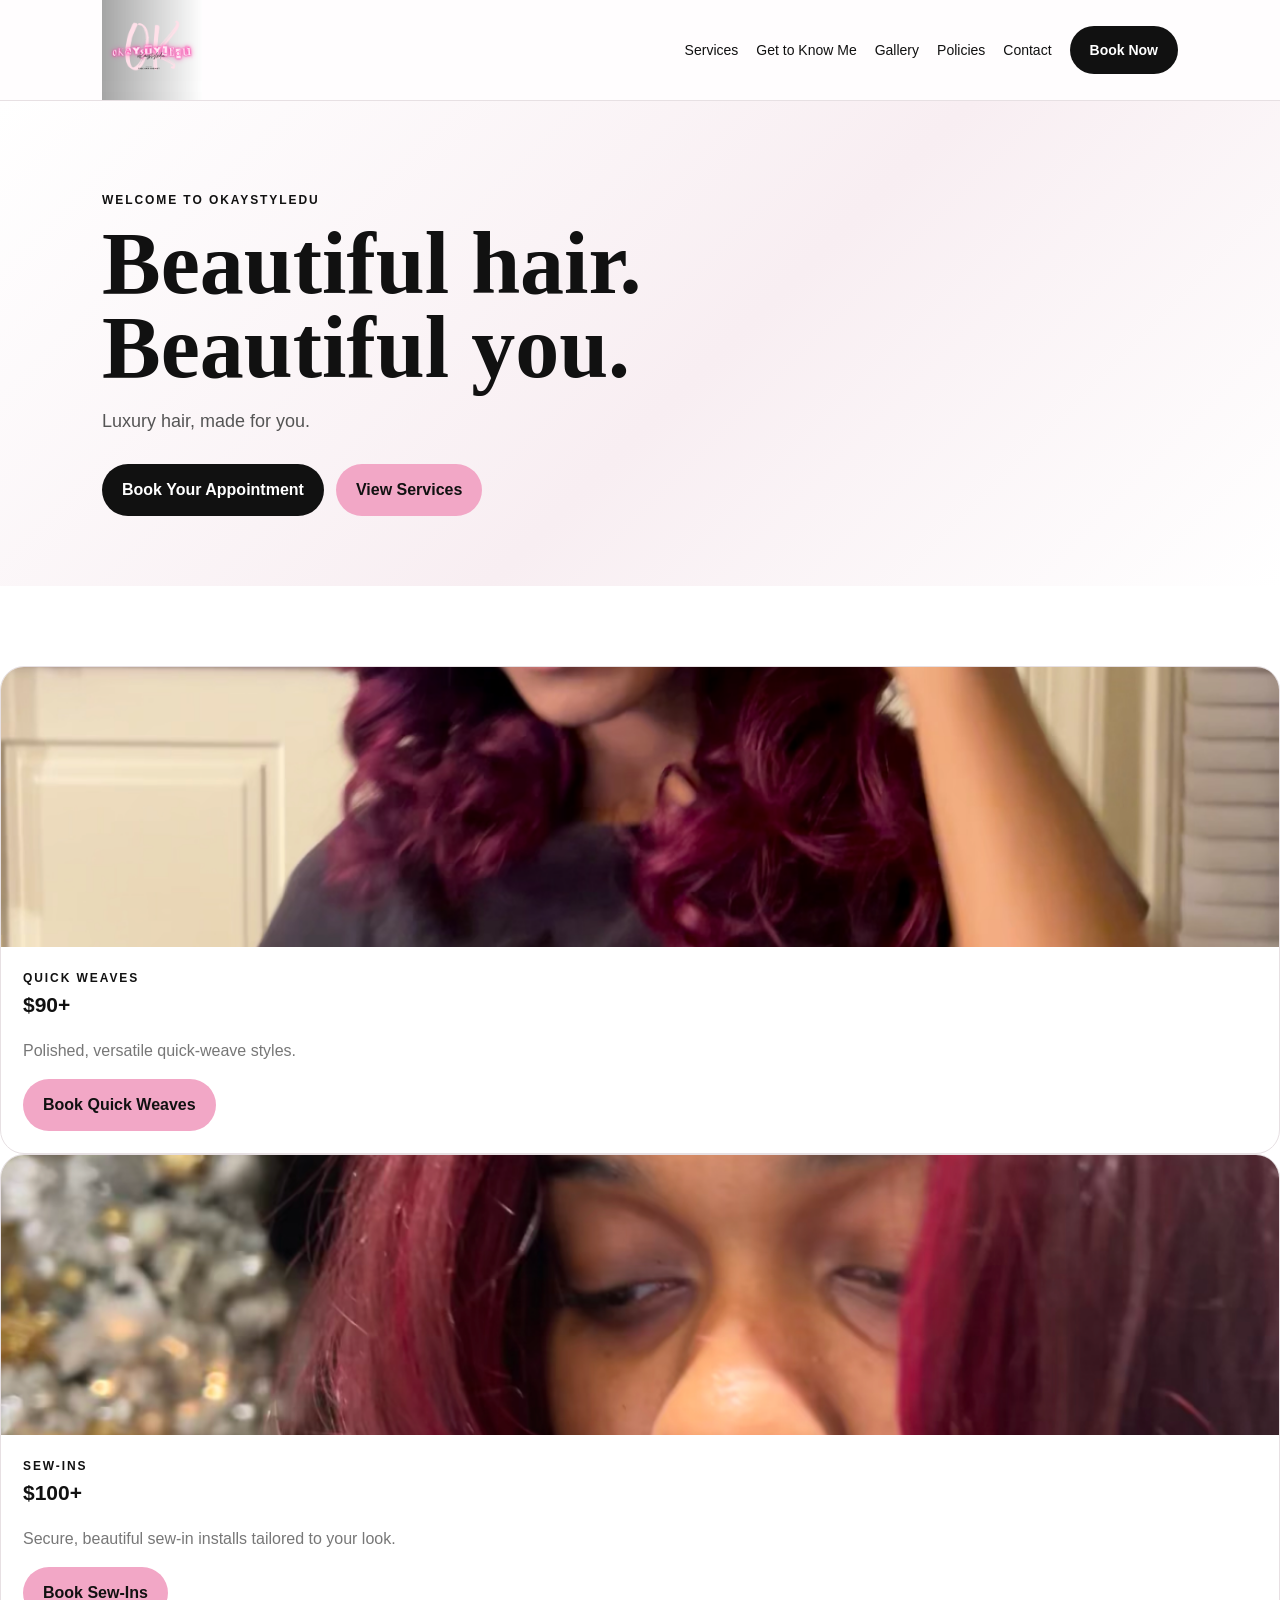
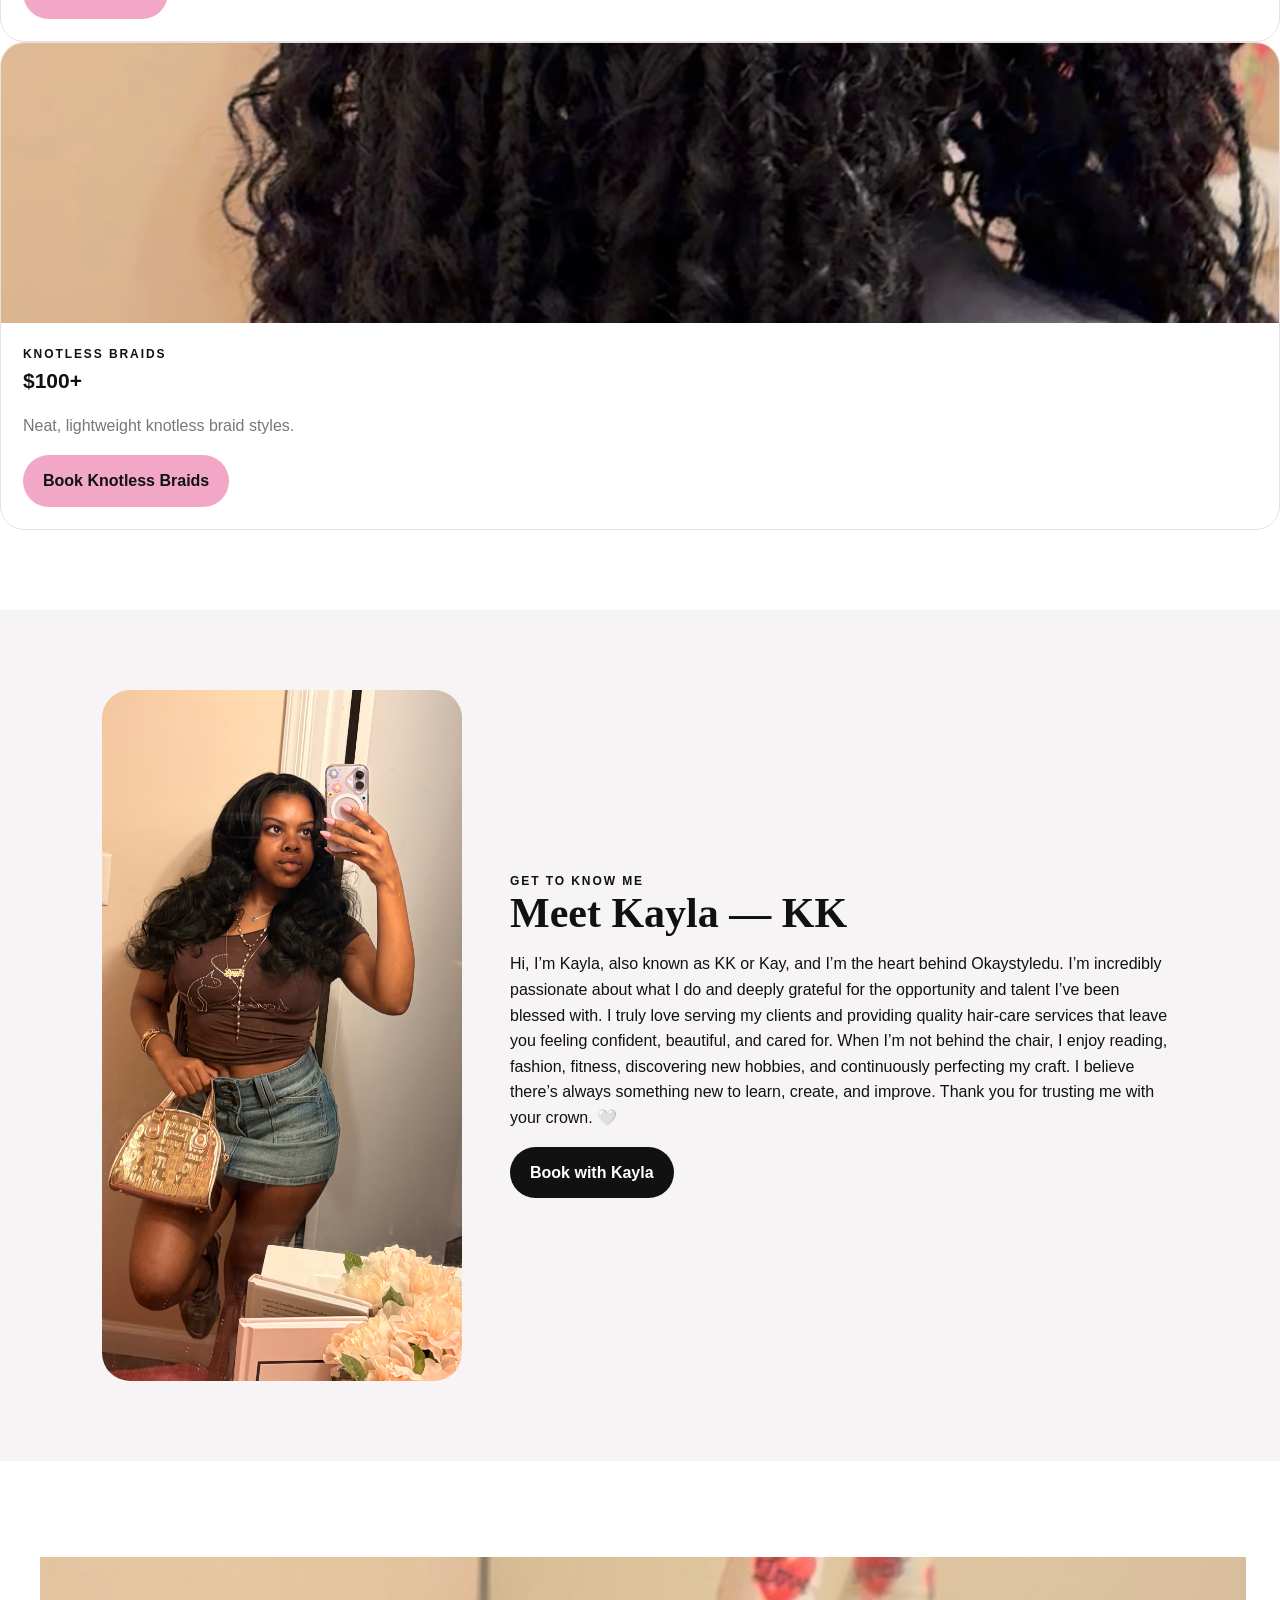
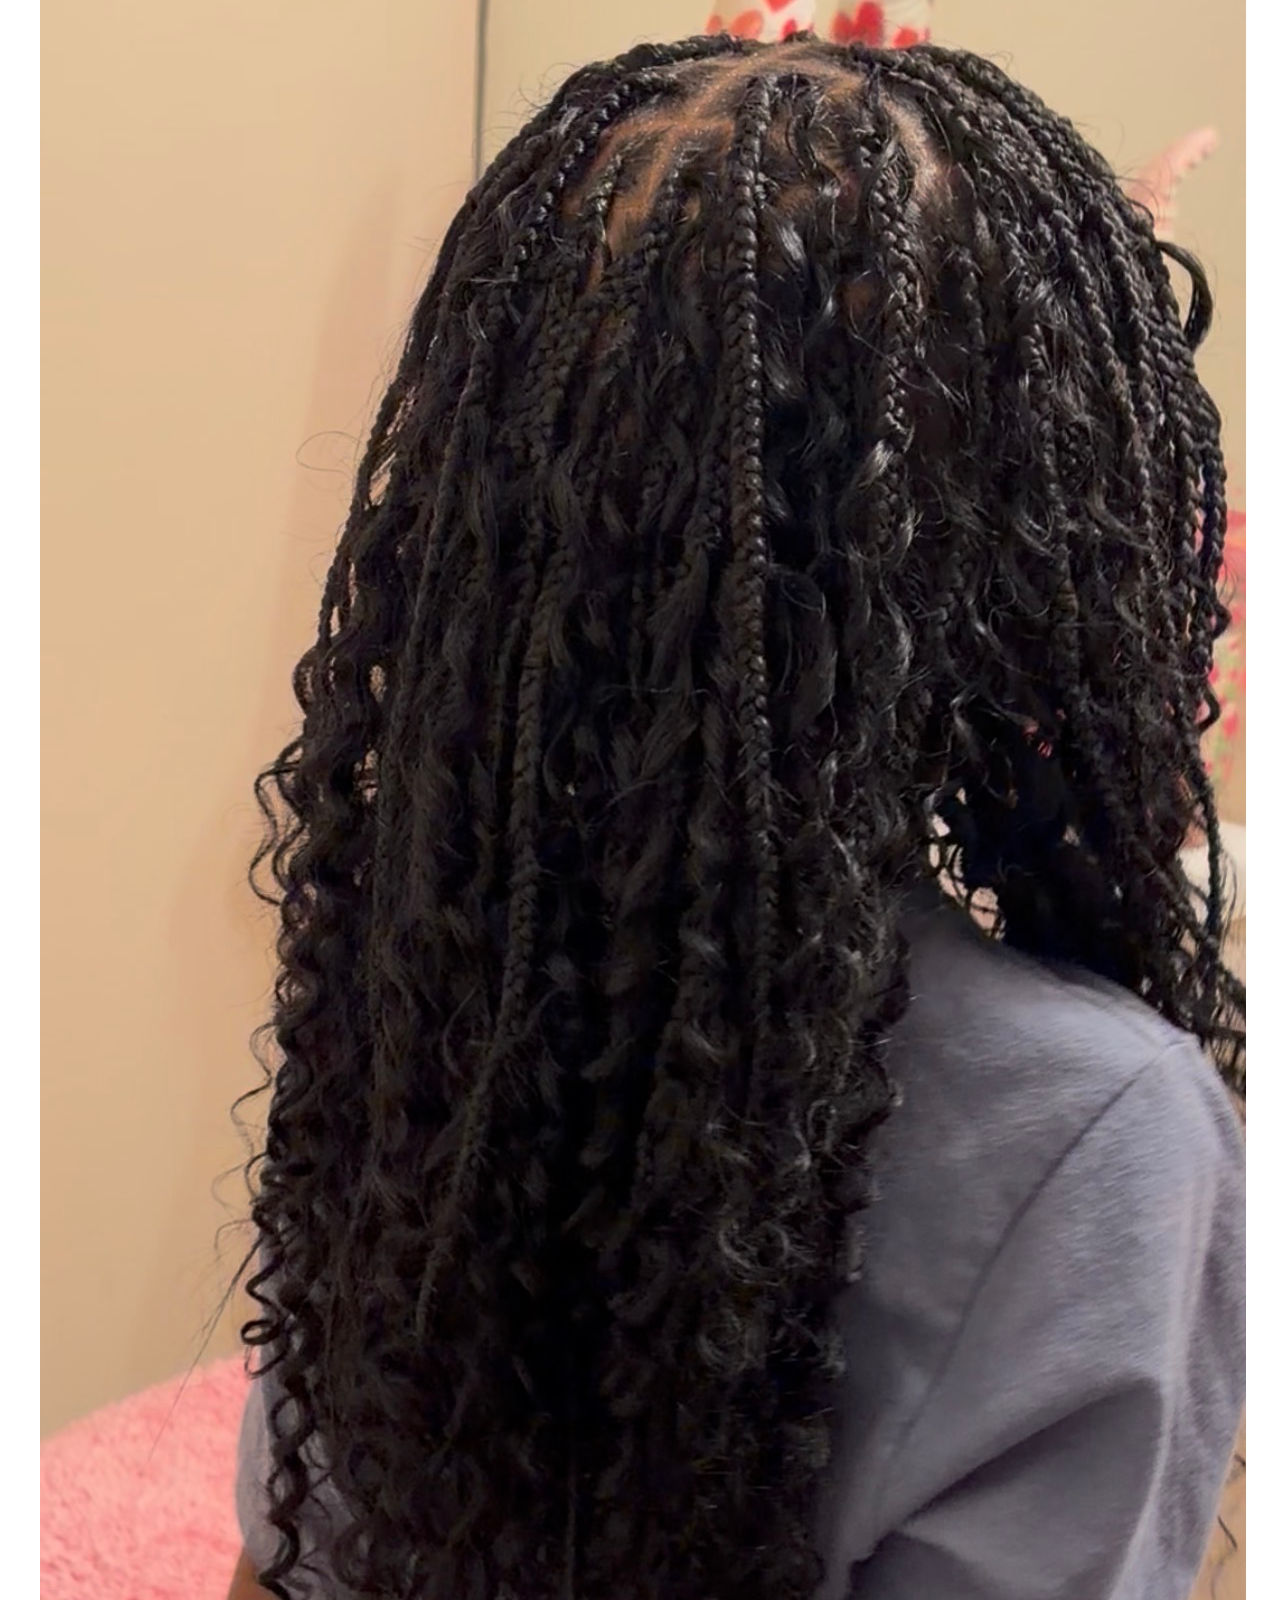
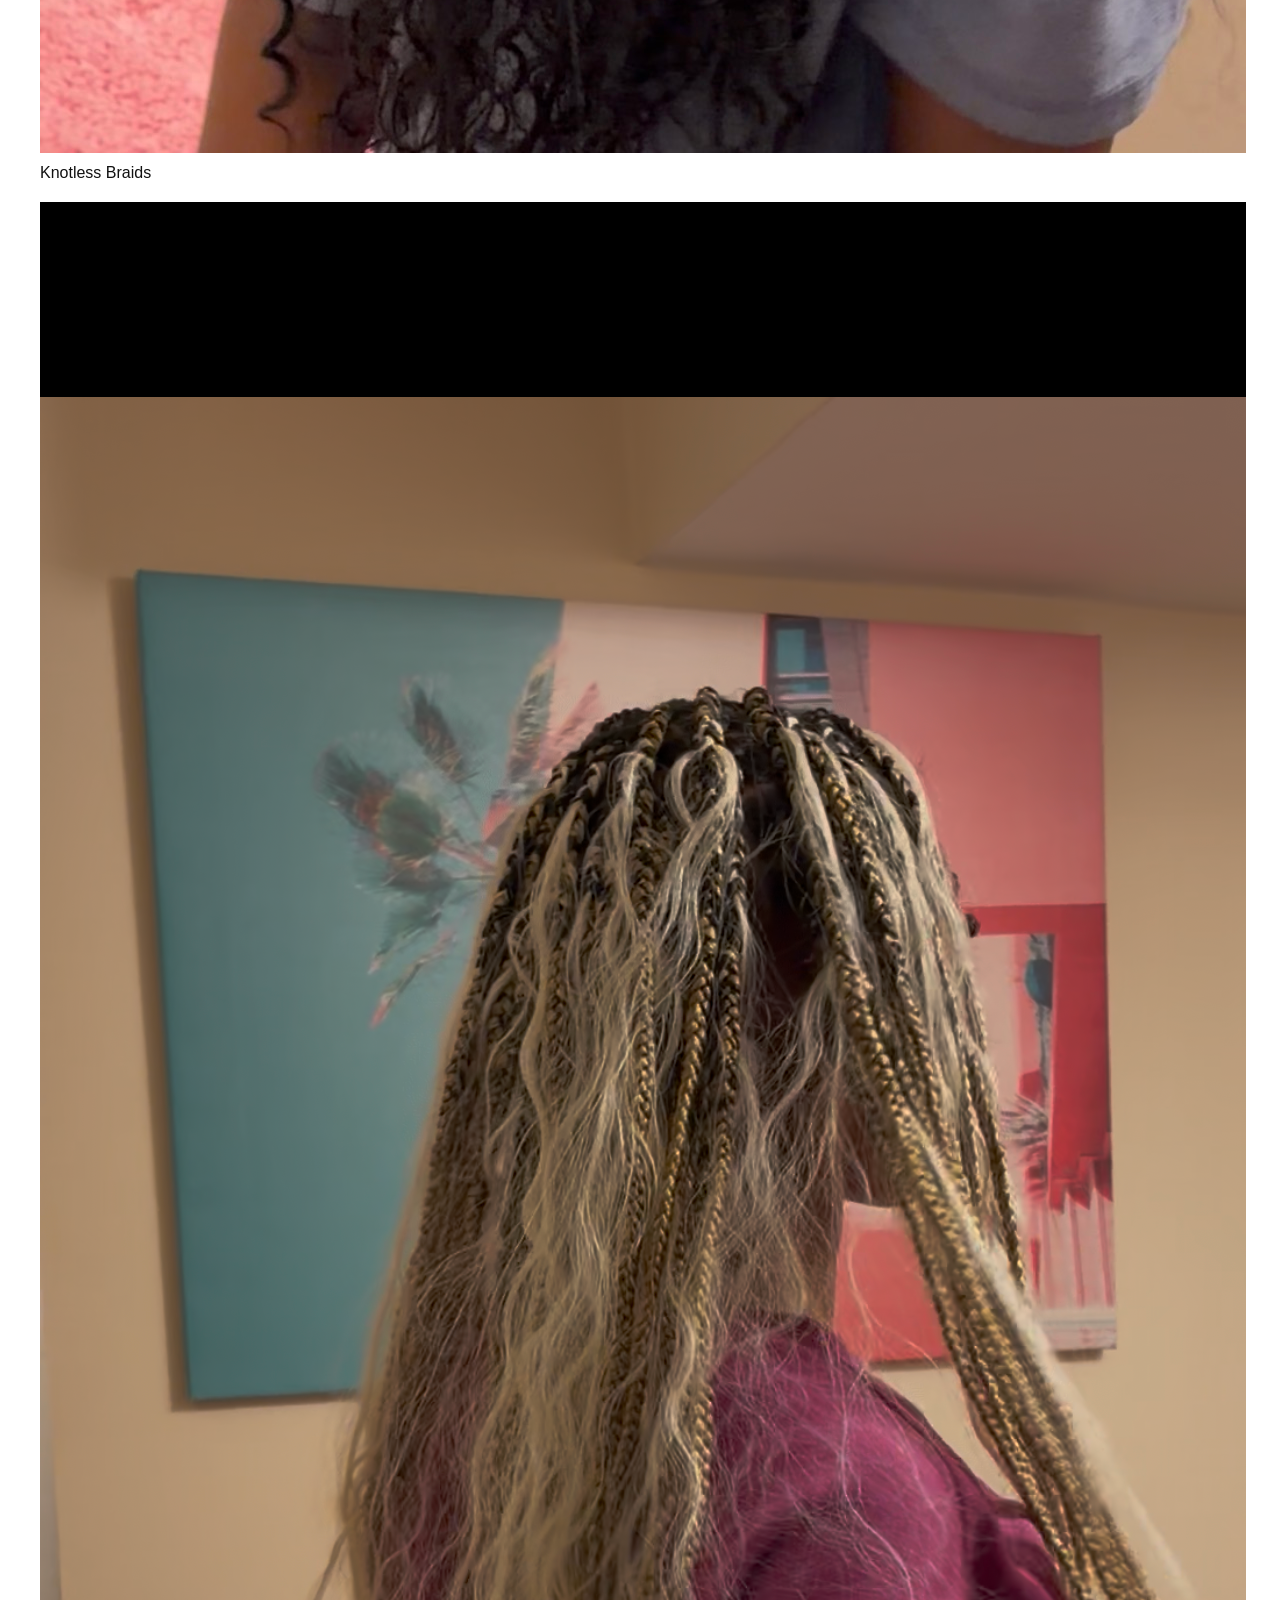
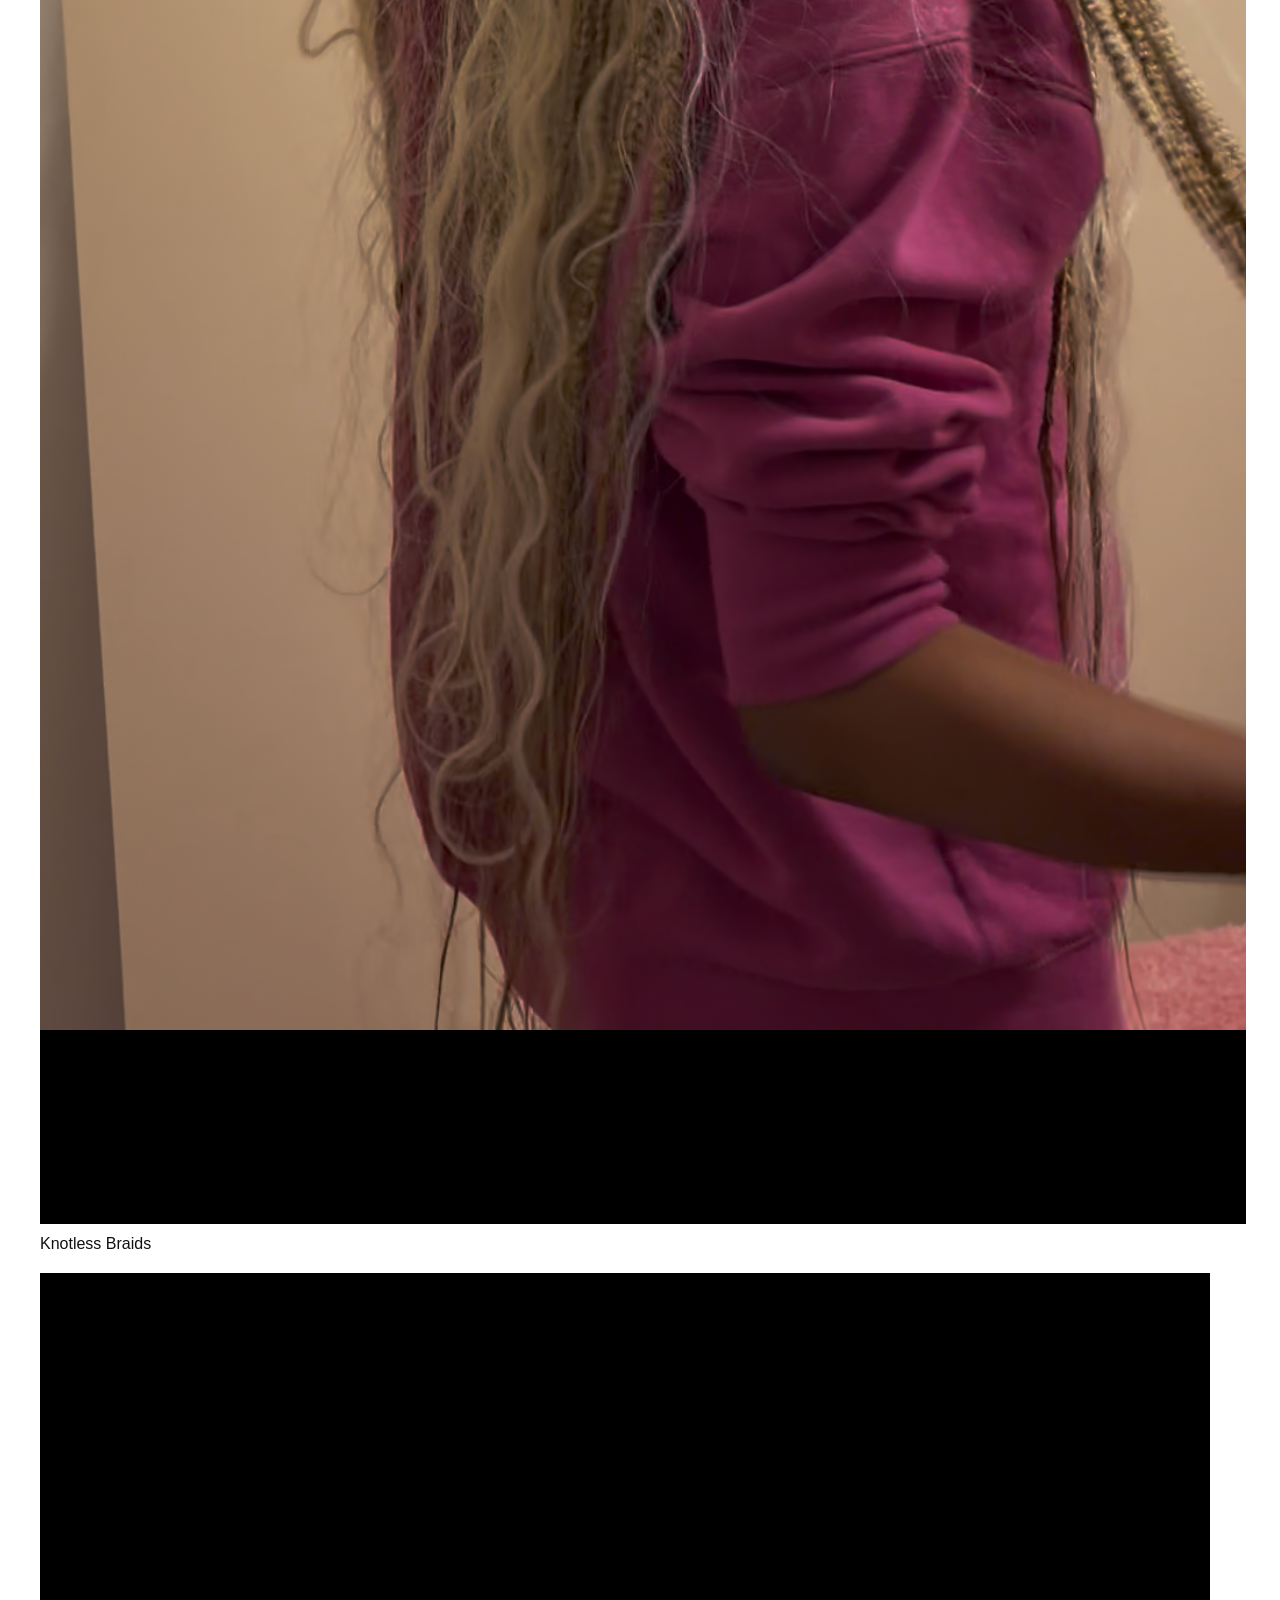
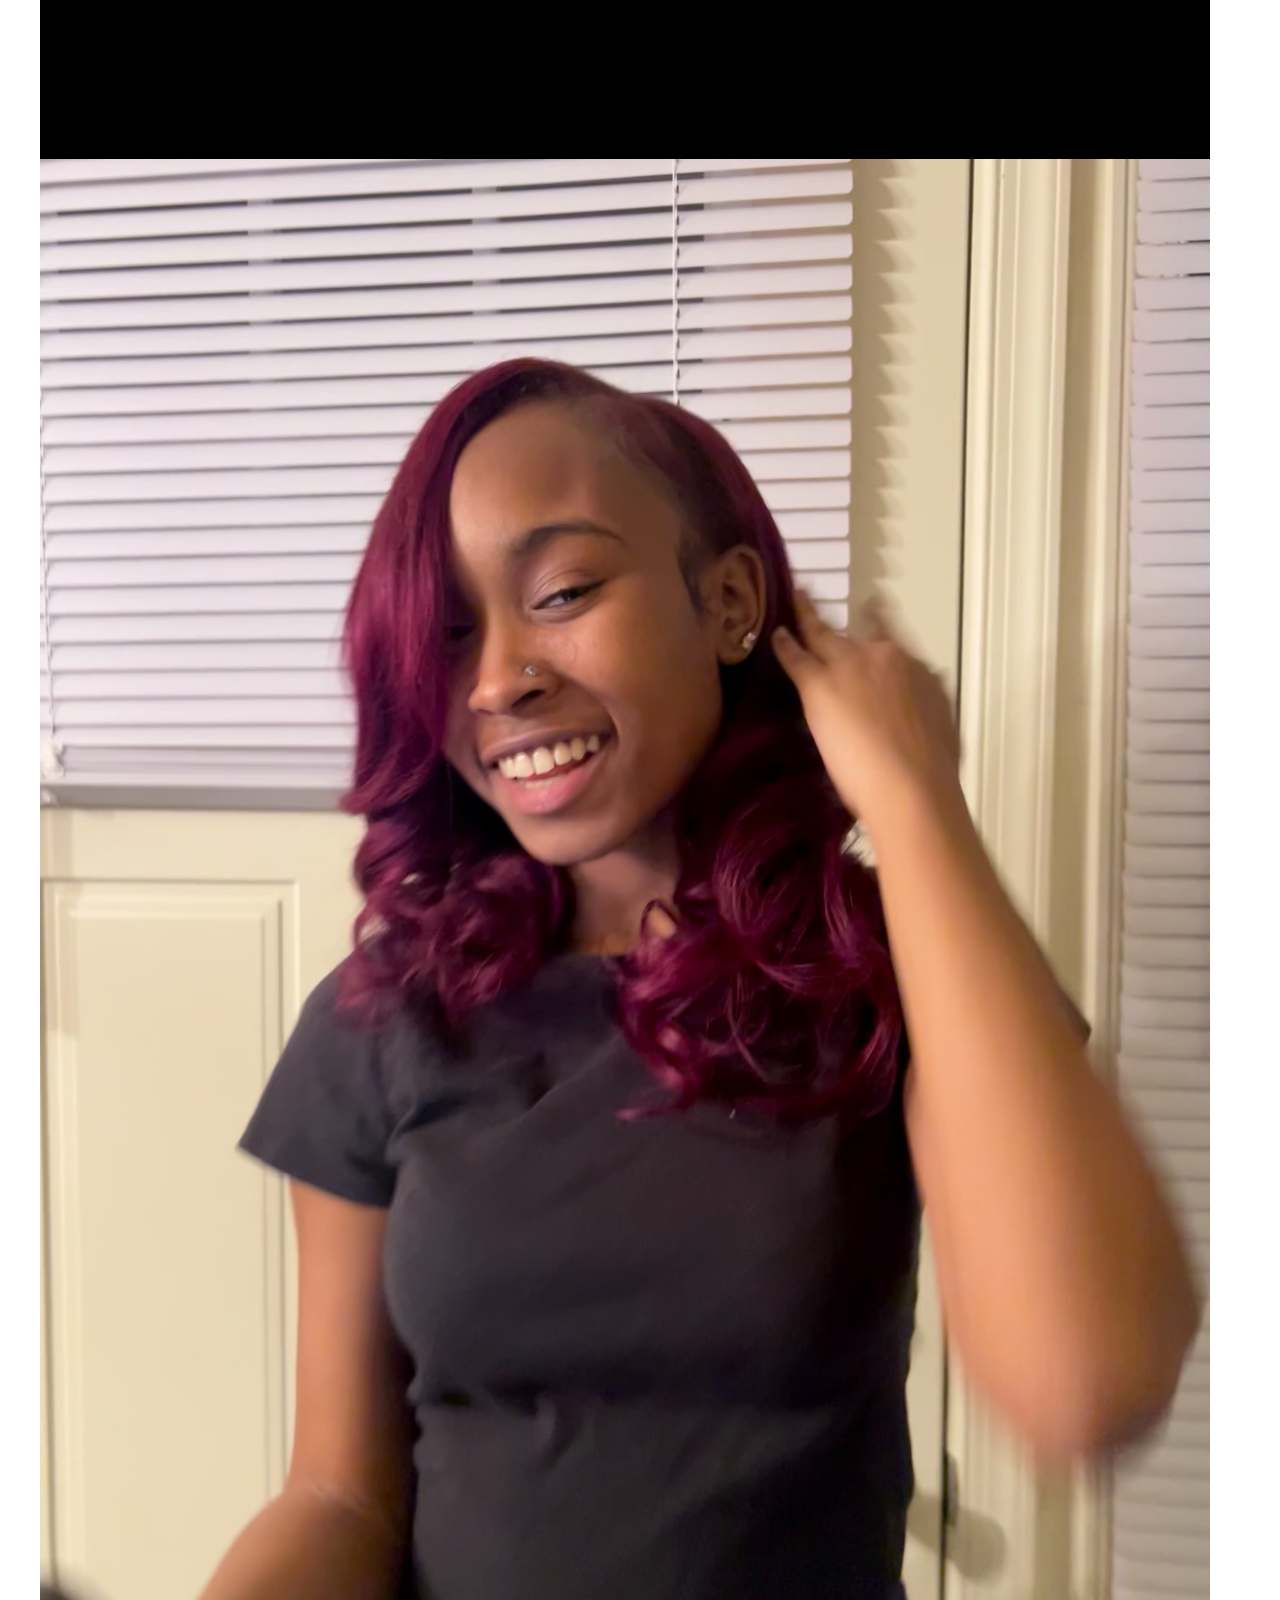
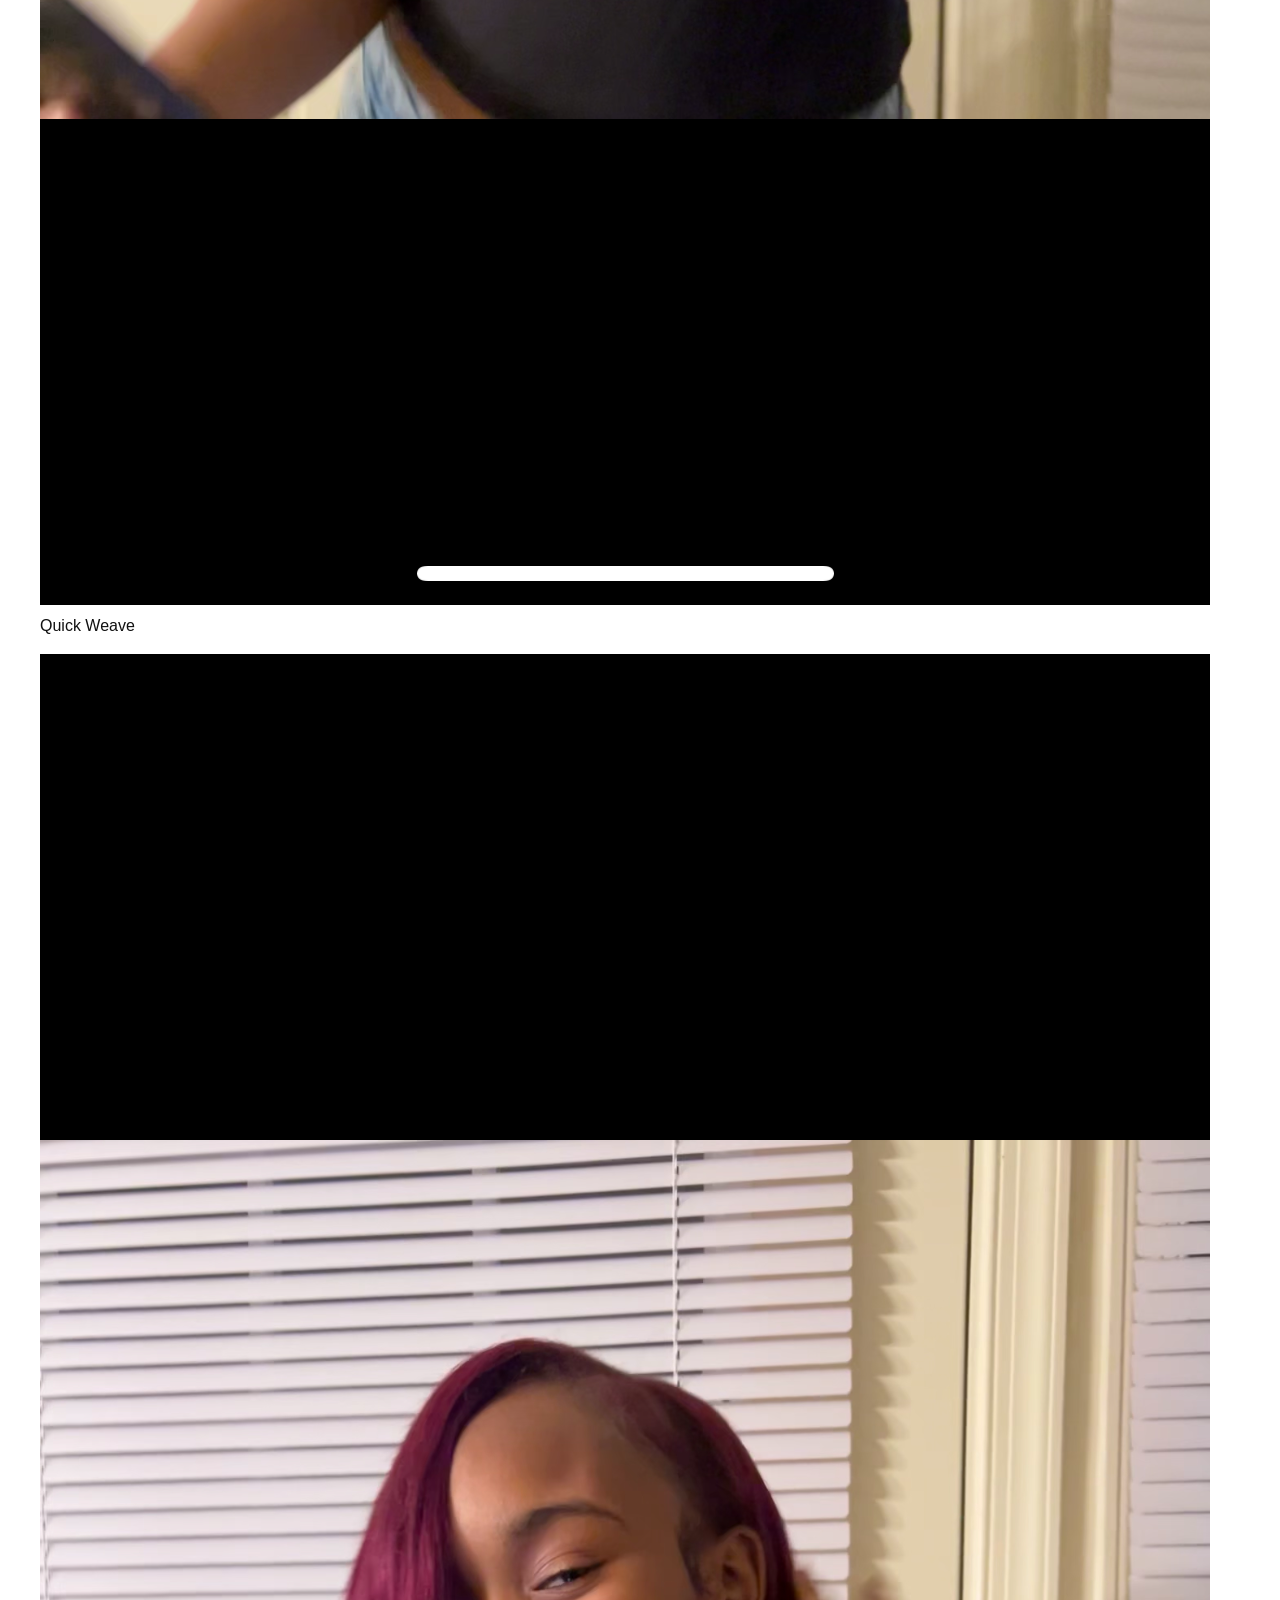
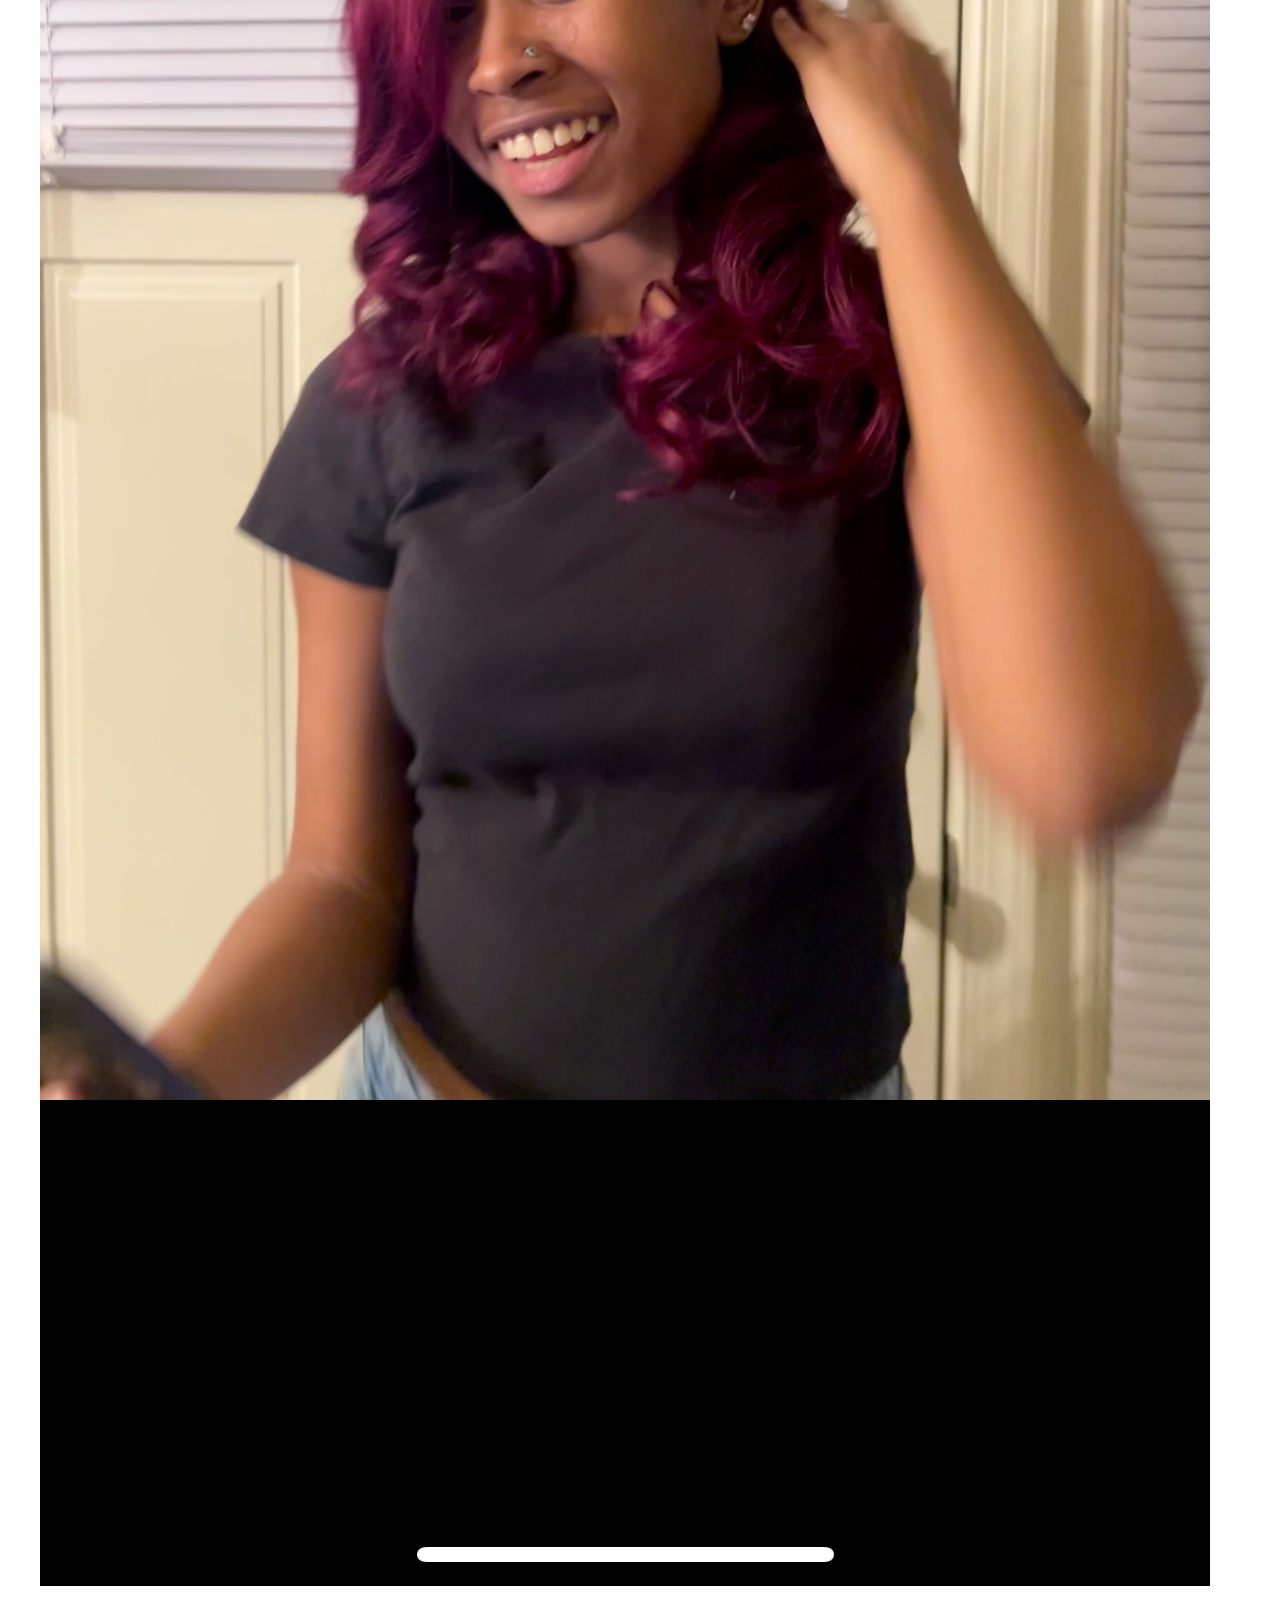
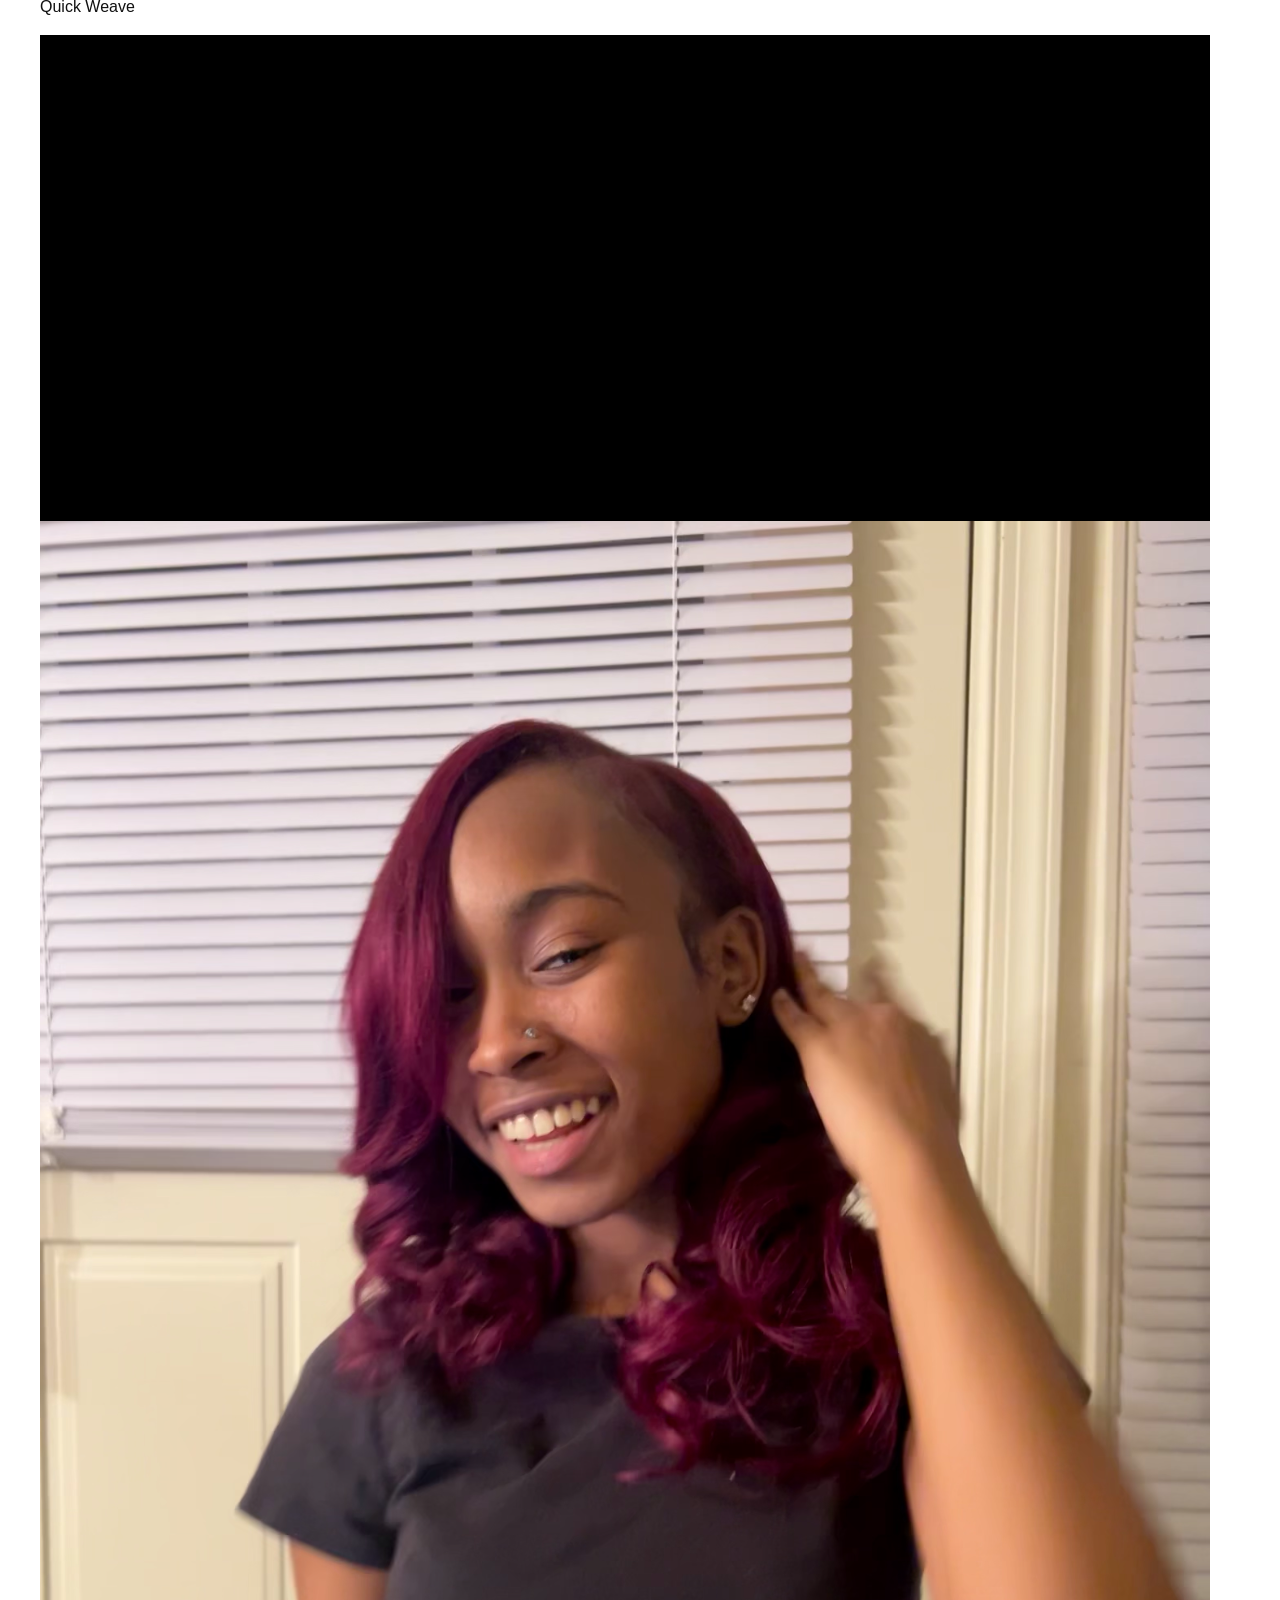
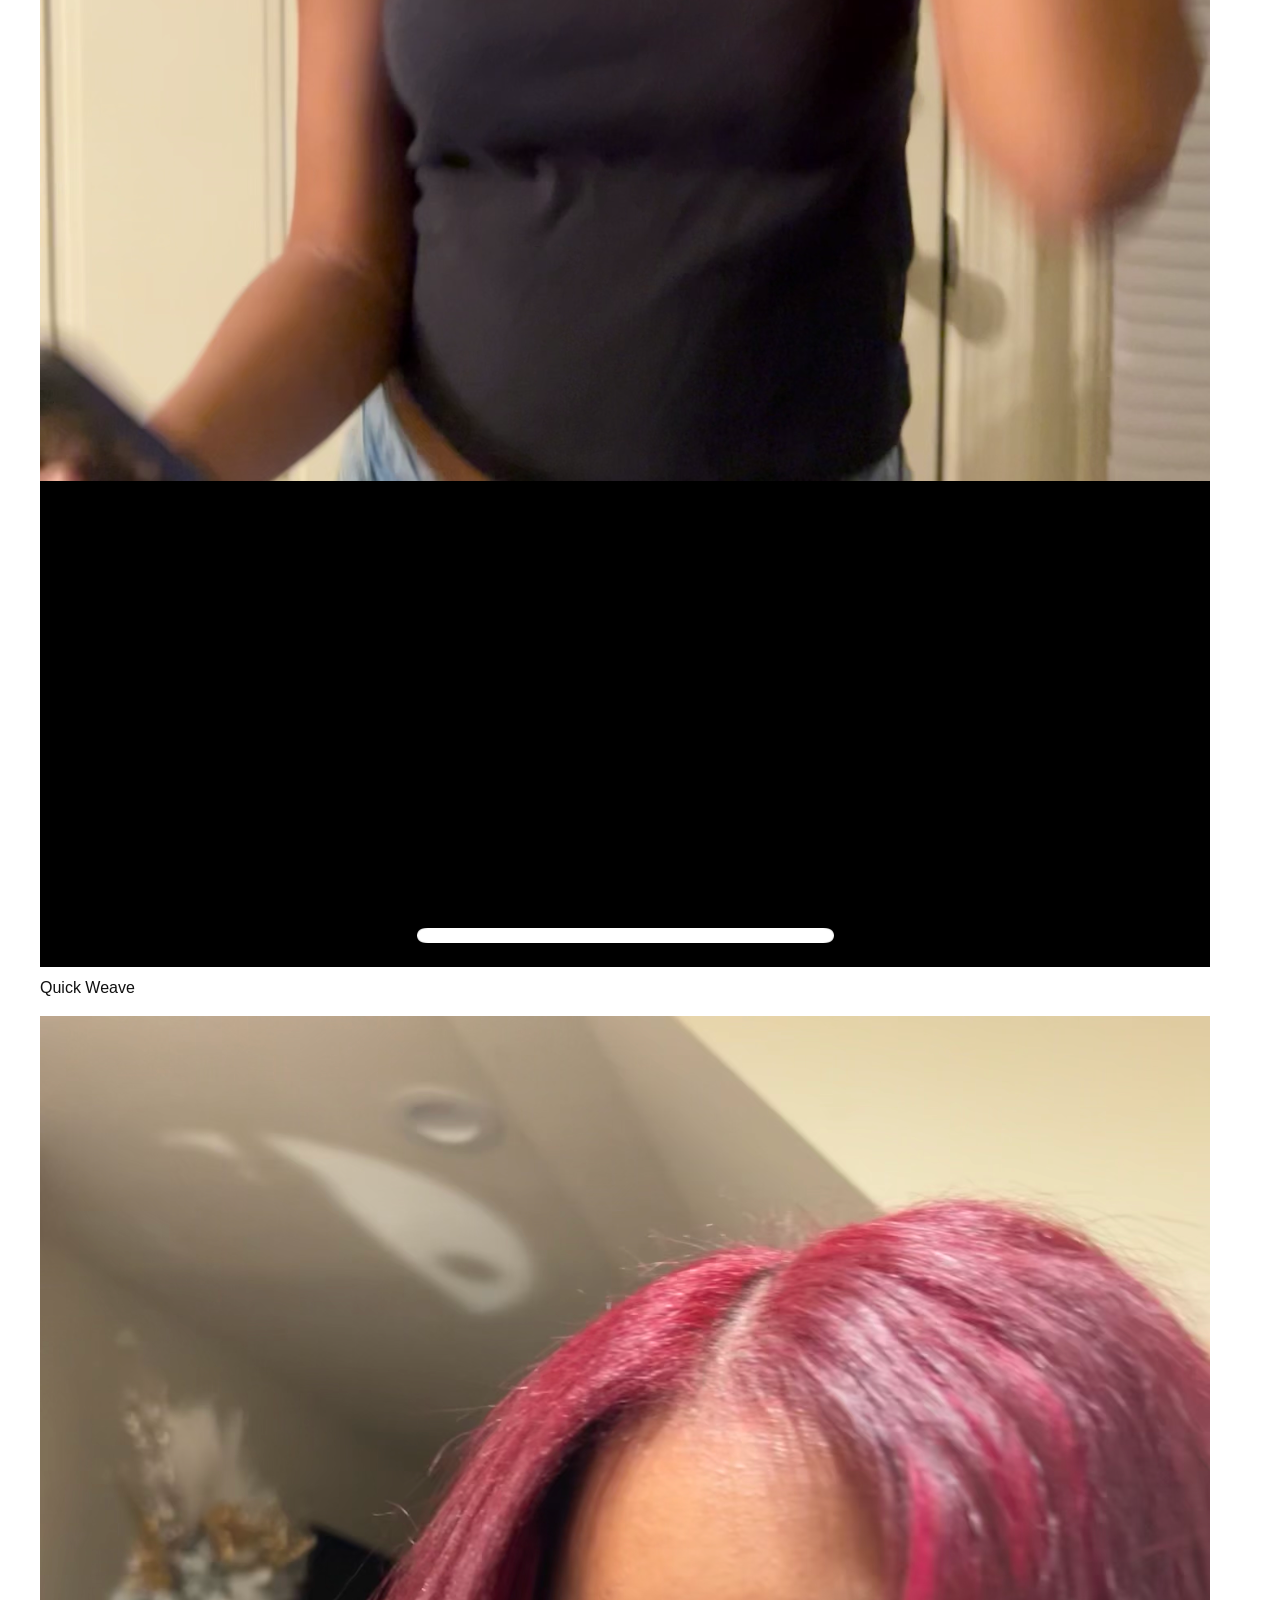
==== commit b1ff9594: "Update index.html" ====
--- a/index.html
+++ b/index.html
@@ -1,6 +1,6 @@
 <!doctype html><html><head><meta charset="utf-8"><meta name="viewport" content="width=device-width,initial-scale=1"><meta name="description" content="Okaystyledu luxury hair booking"><link rel="stylesheet" href="styles.css"><script defer src="site.js"></script></head>
 <body>
-<nav class="nav"><div class="wrap navin"><a class="brand" href="#"><img src="images/logo.jpeg" alt="Okaystyledu logo"></a><div class="links"><a href="#services">Services</a><a href="#about">Get to Know Me</a><a href="#gallery">Gallery</a><a href="#policies-section">Policies</a><a href="#contact">Contact</a><a class="btn" href="#book">Book Now</a></div></div></nav>
+<nav class="nav"><div class="wrap navin"><a class="brand" href="#"><img src="images/Chromium One.png"alt="Okaystyledu logo"></a><div class="links"><a href="#services">Services</a><a href="#about">Get to Know Me</a><a href="#gallery">Gallery</a><a href="#policies-section">Policies</a><a href="#contact">Contact</a><a class="btn" href="#book">Book Now</a></div></div></nav>
 <header class="hero"><div class="wrap"><div class="eyebrow">Welcome to <span data-business>Okaystyledu</span></div><h1>Beautiful hair.<br>Beautiful you.</h1><p id="tagline">Luxury hair, made for you.</p><div class="hero-actions"><a class="btn" href="#book">Book Your Appointment</a><a class="btn pink" href="#services">View Services</a></div></div></header>
 <section class="section" id="services"><div class="wrap"><div class="eyebrow">Services</div><h2>Choose your look.</h2><p class="muted">Starting prices are listed below. Final pricing may vary by style, length, and hair needs.</p><div class="cards" id="services"></div></div></section>
 <section class="section alt" id="about"><div class="wrap about"><div><img src= "images/IMG_2752.jpeg" alt="Kayla"></div><div><div class="eyebrow">Get to Know Me</div><h2 id="bioTitle">Meet Kayla — KK</h2><p id="bio"></p><a class="btn" href="#book">Book with Kayla</a></div></div></section>
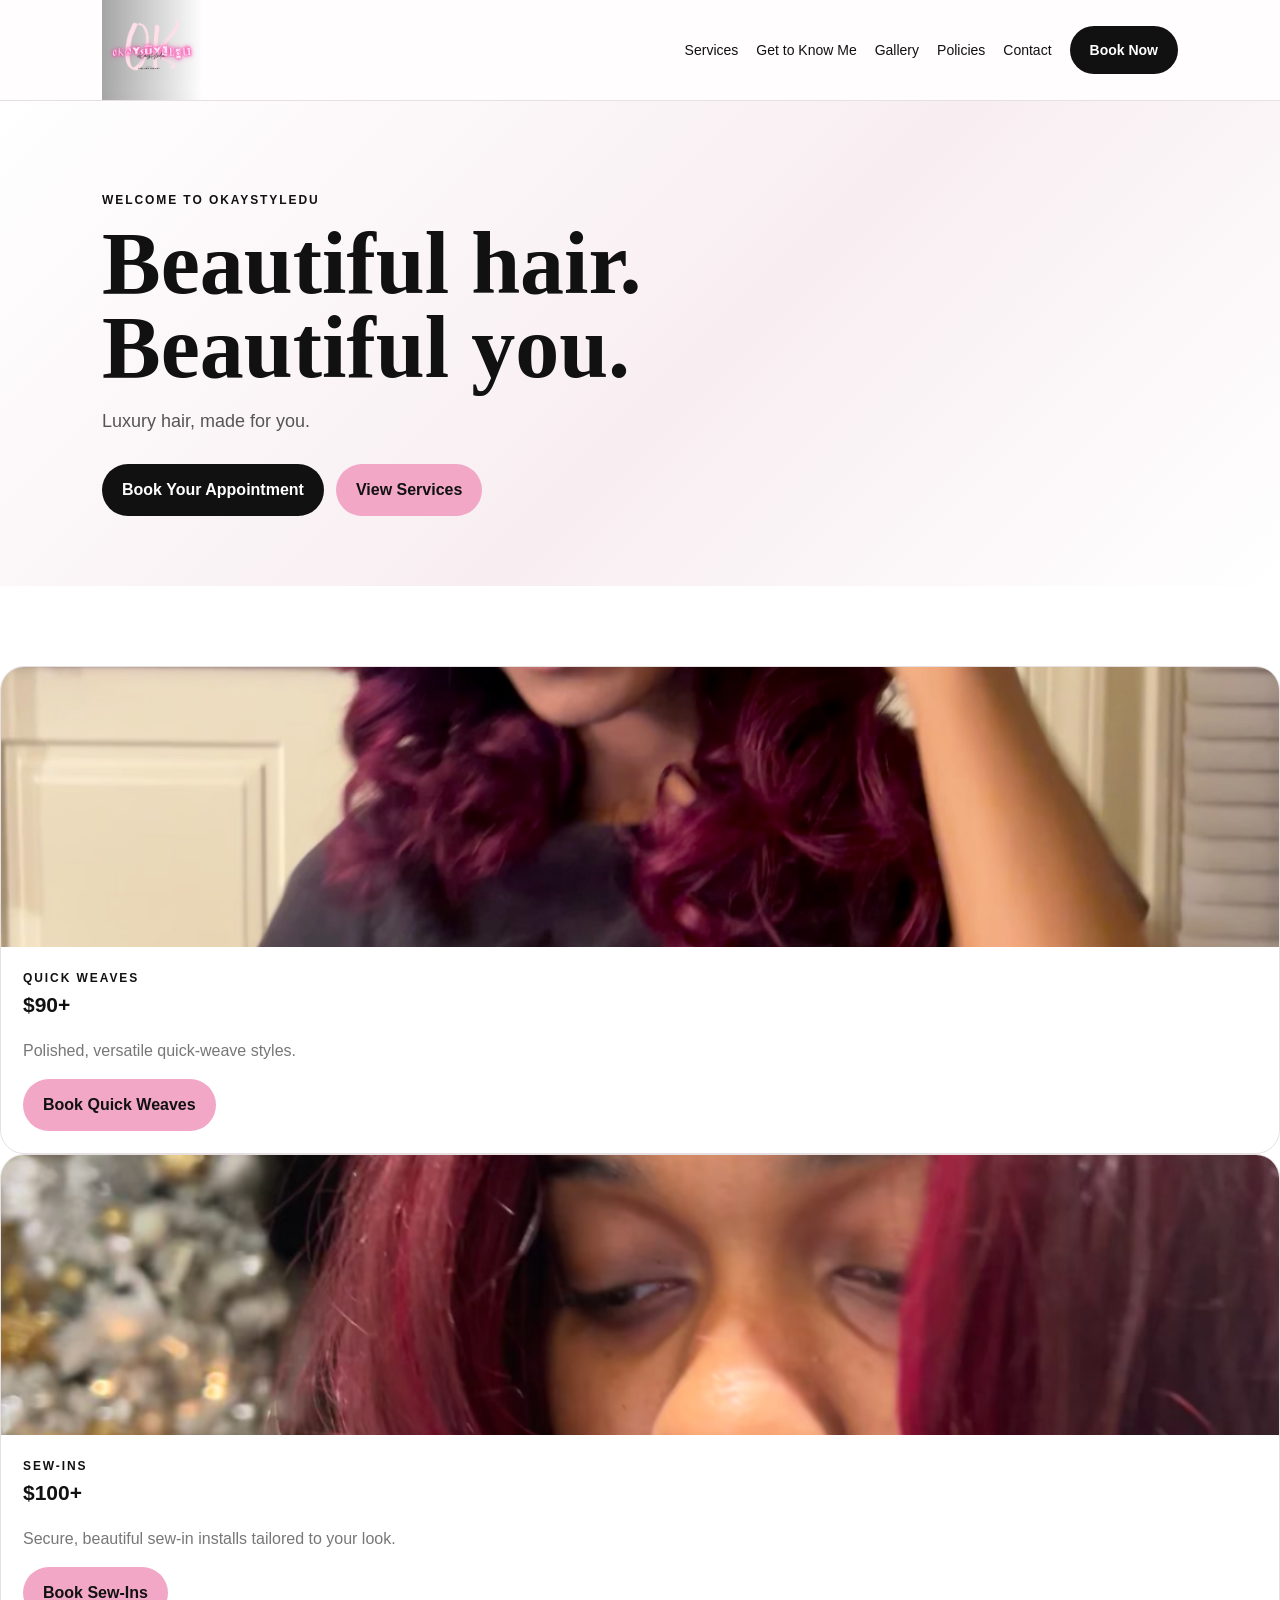
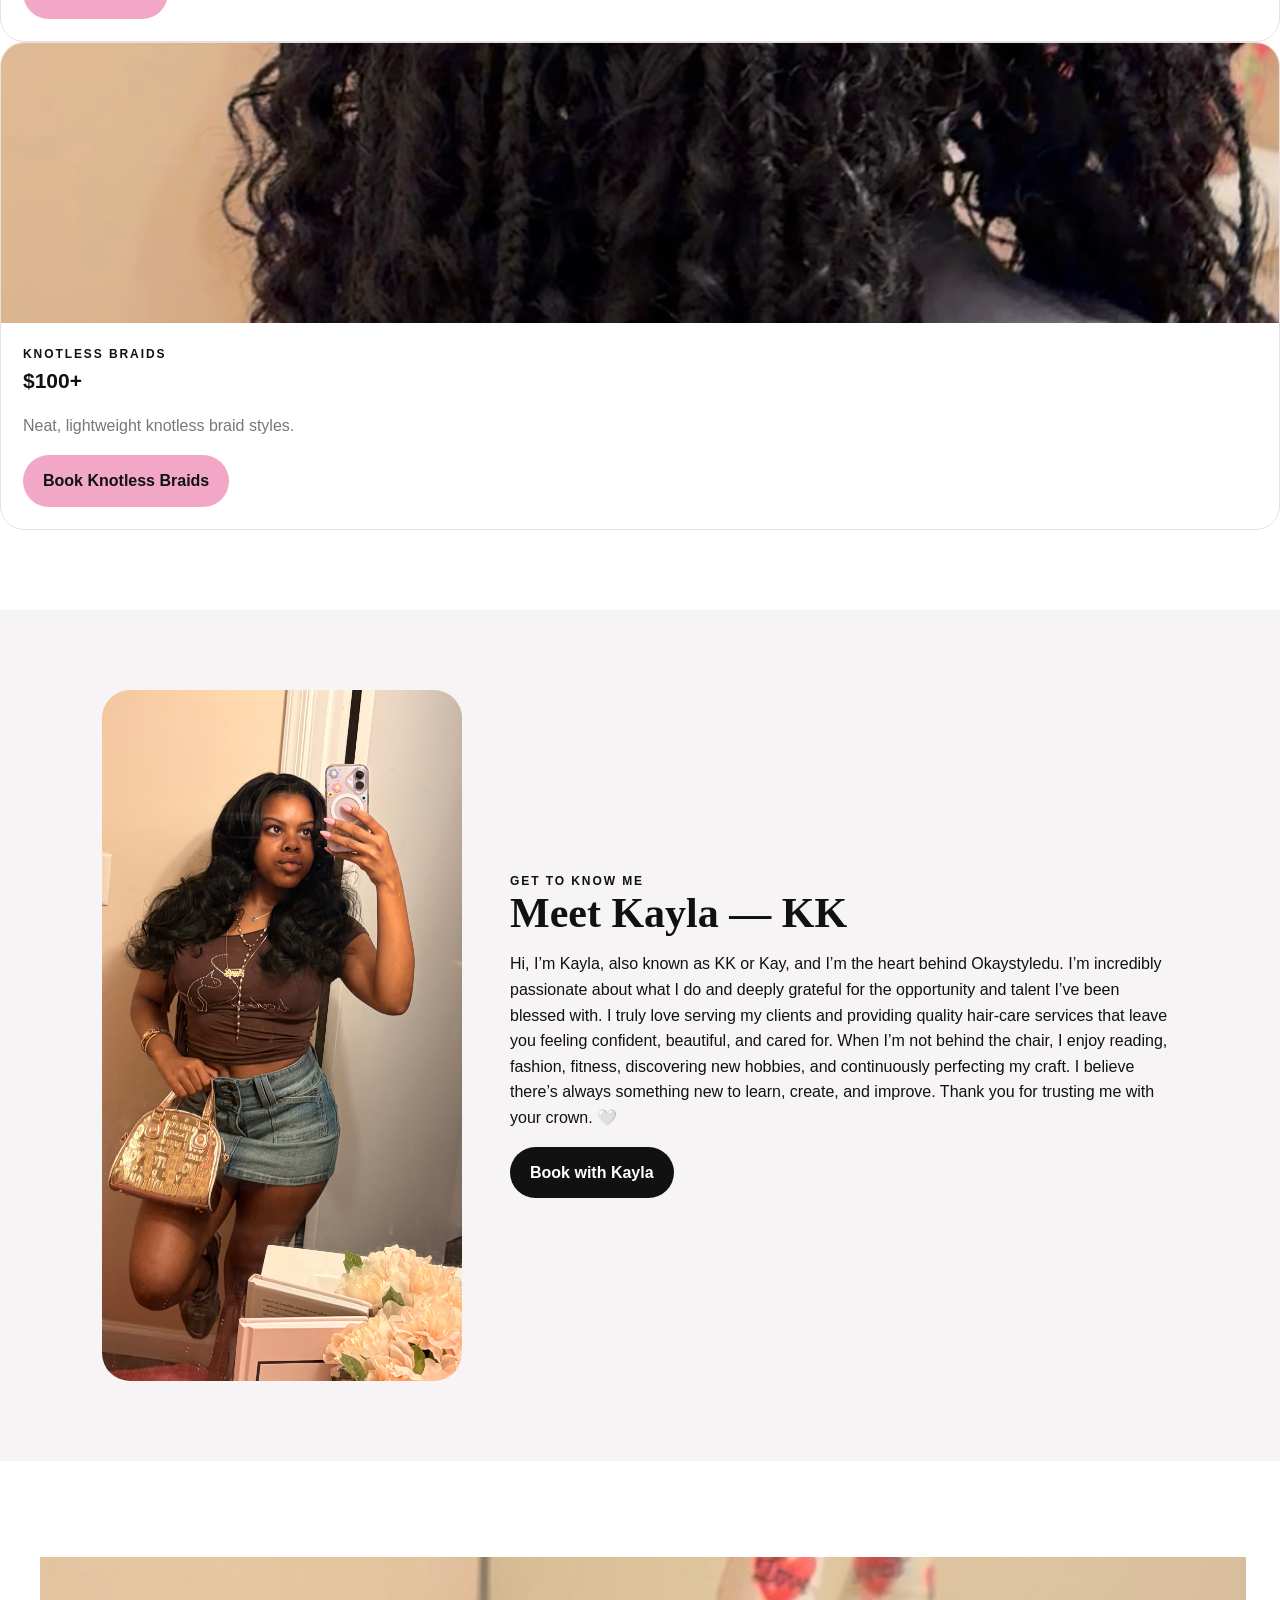
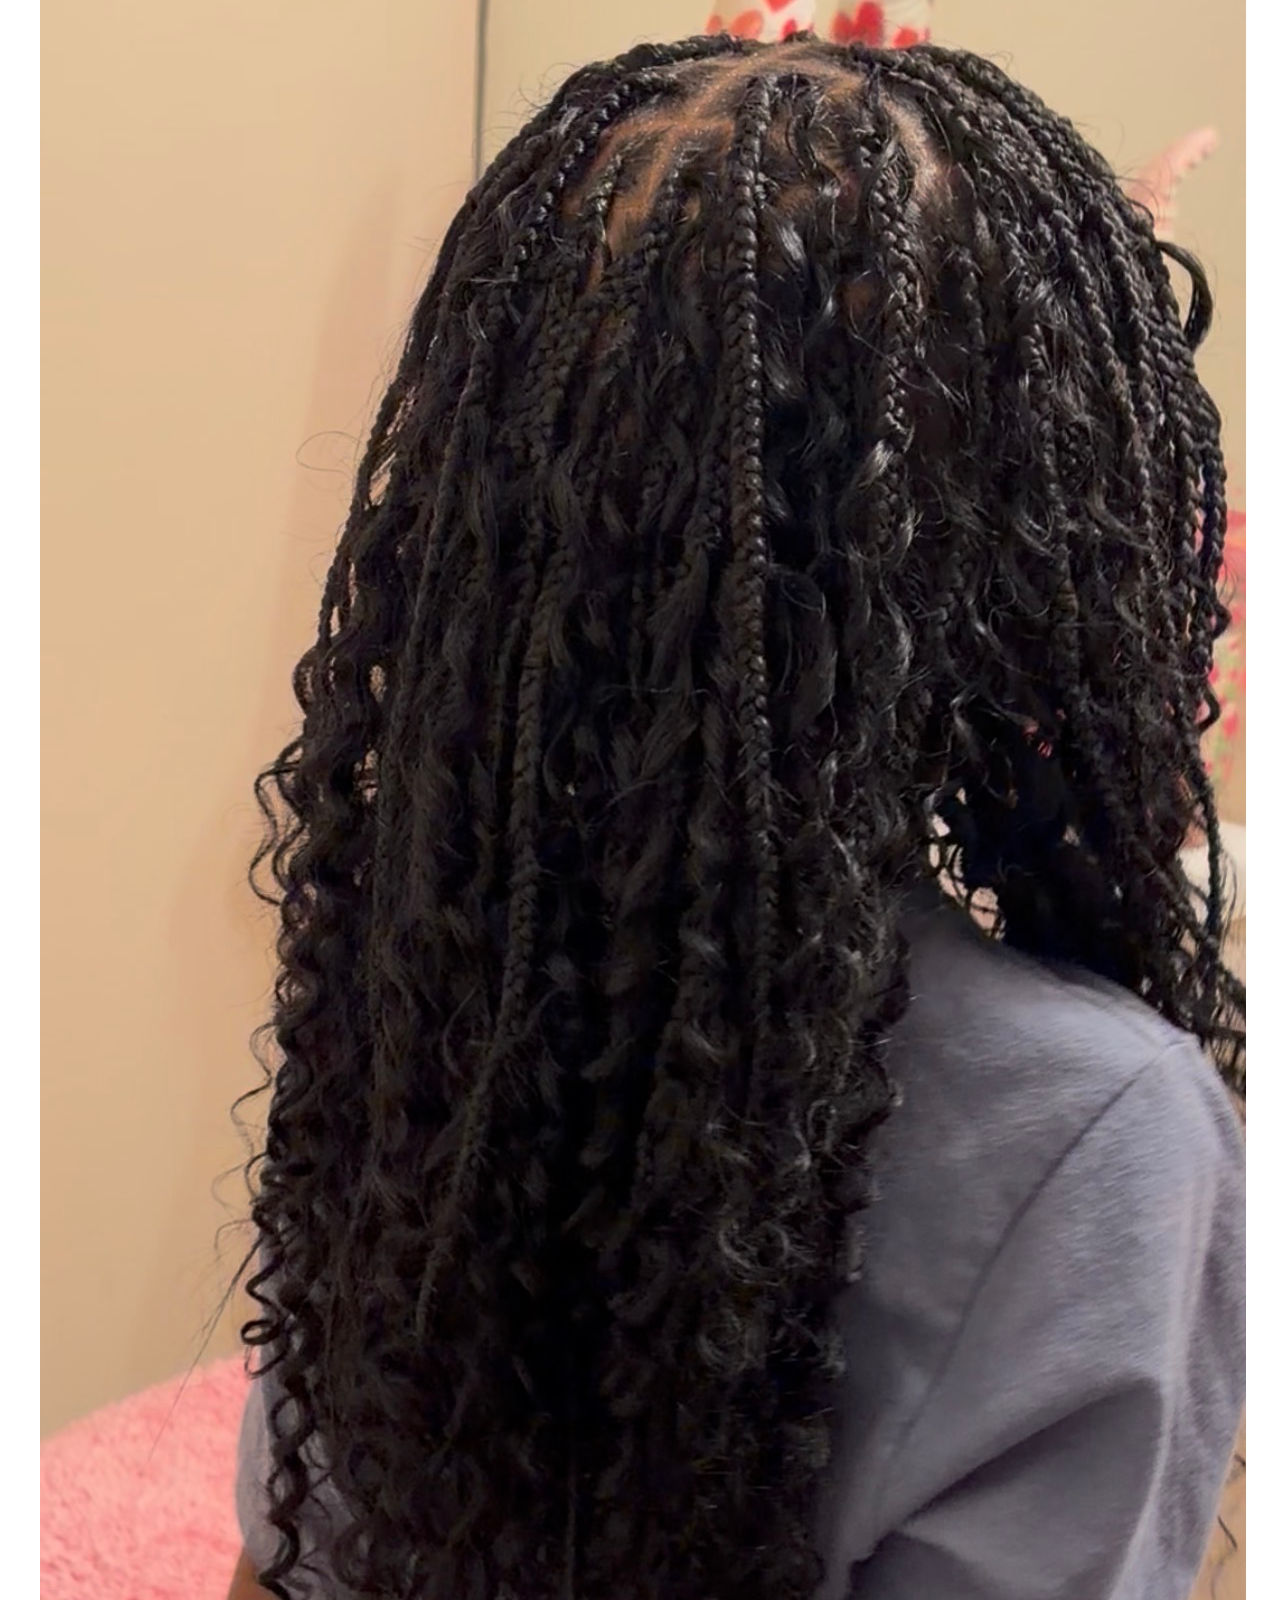
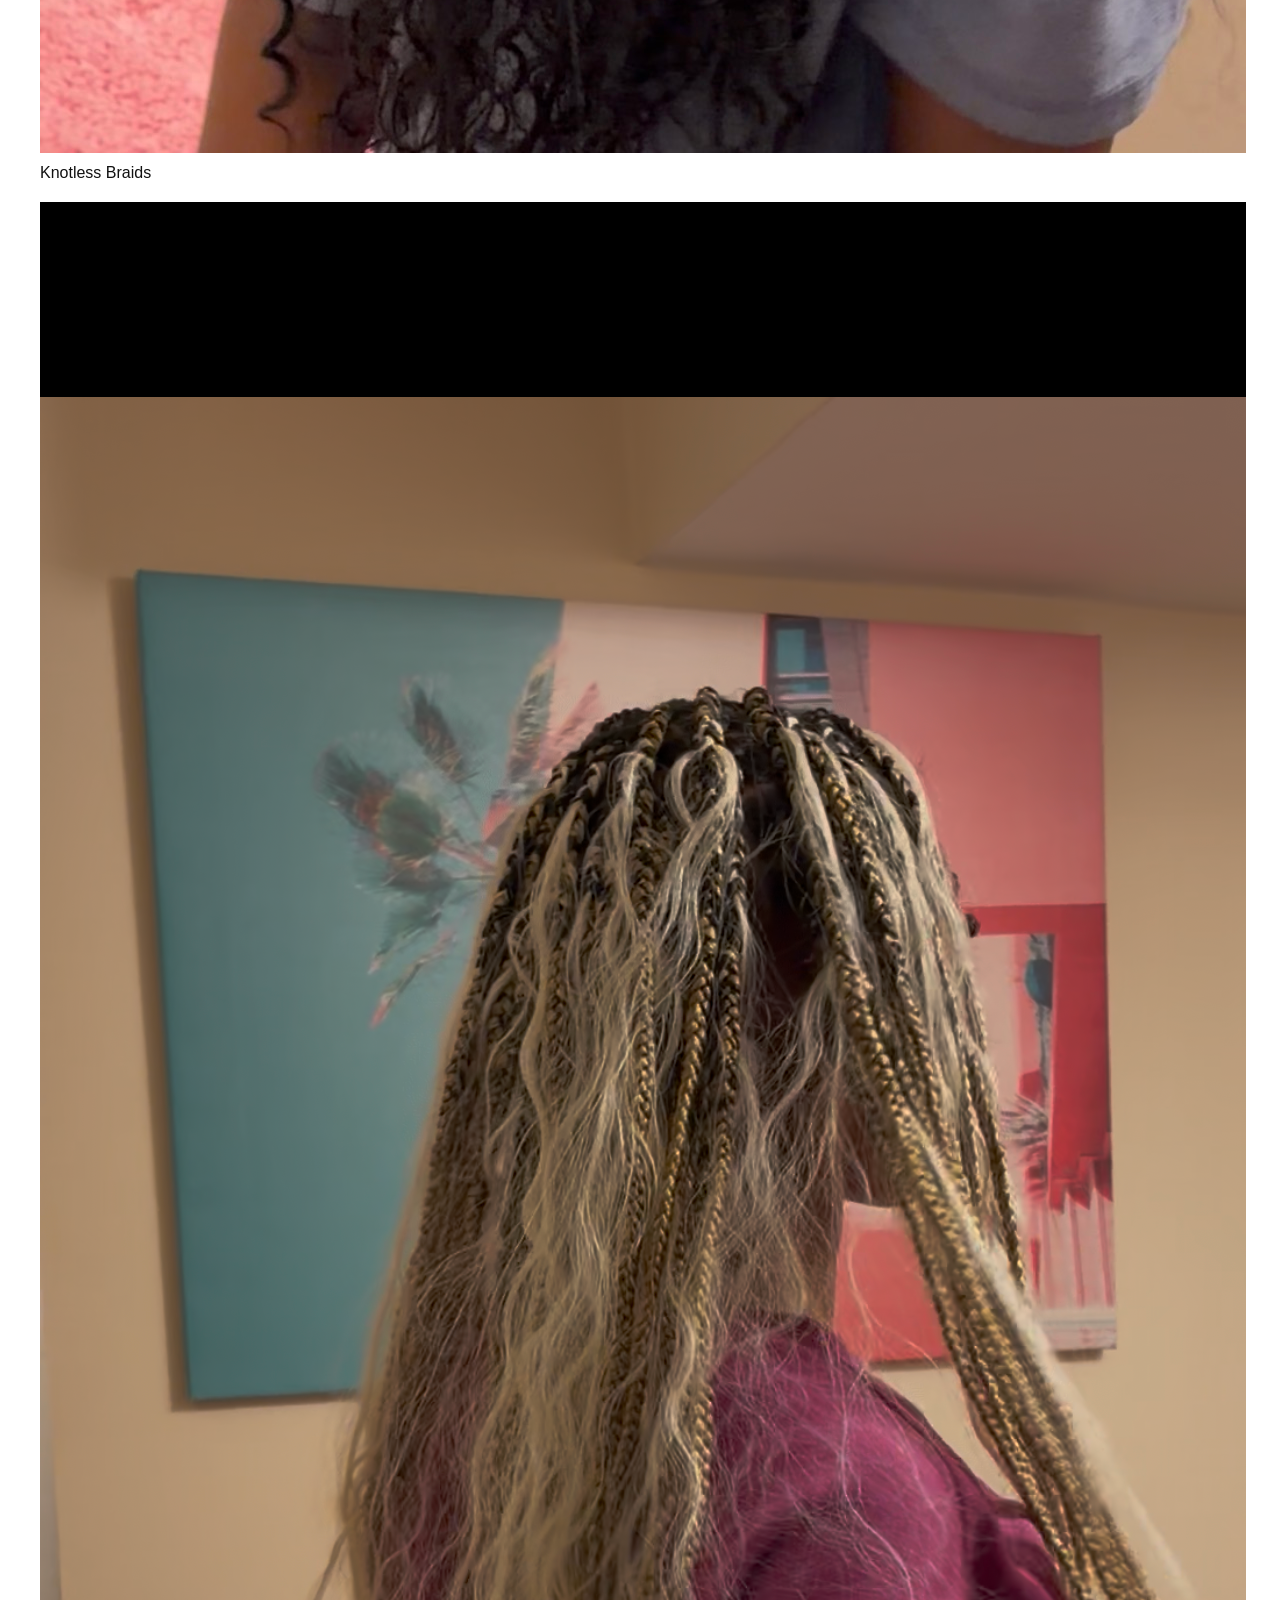
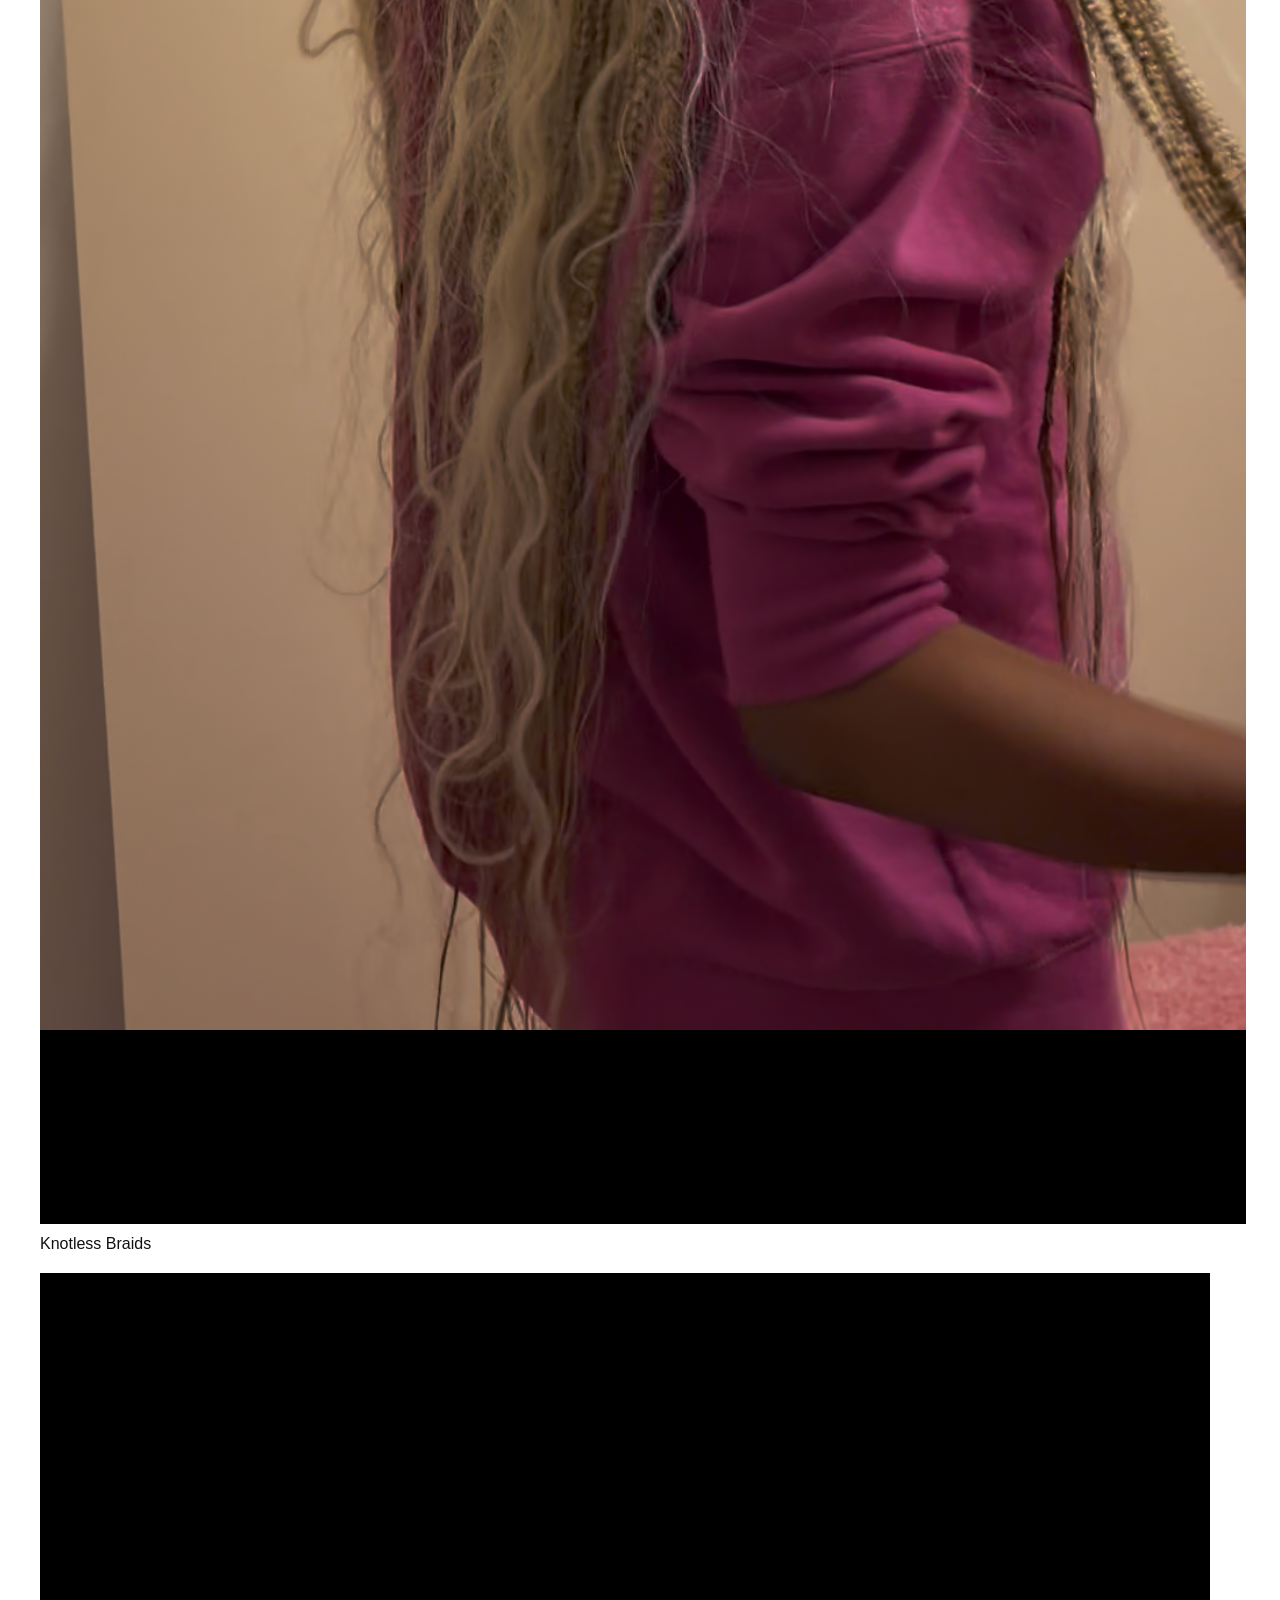
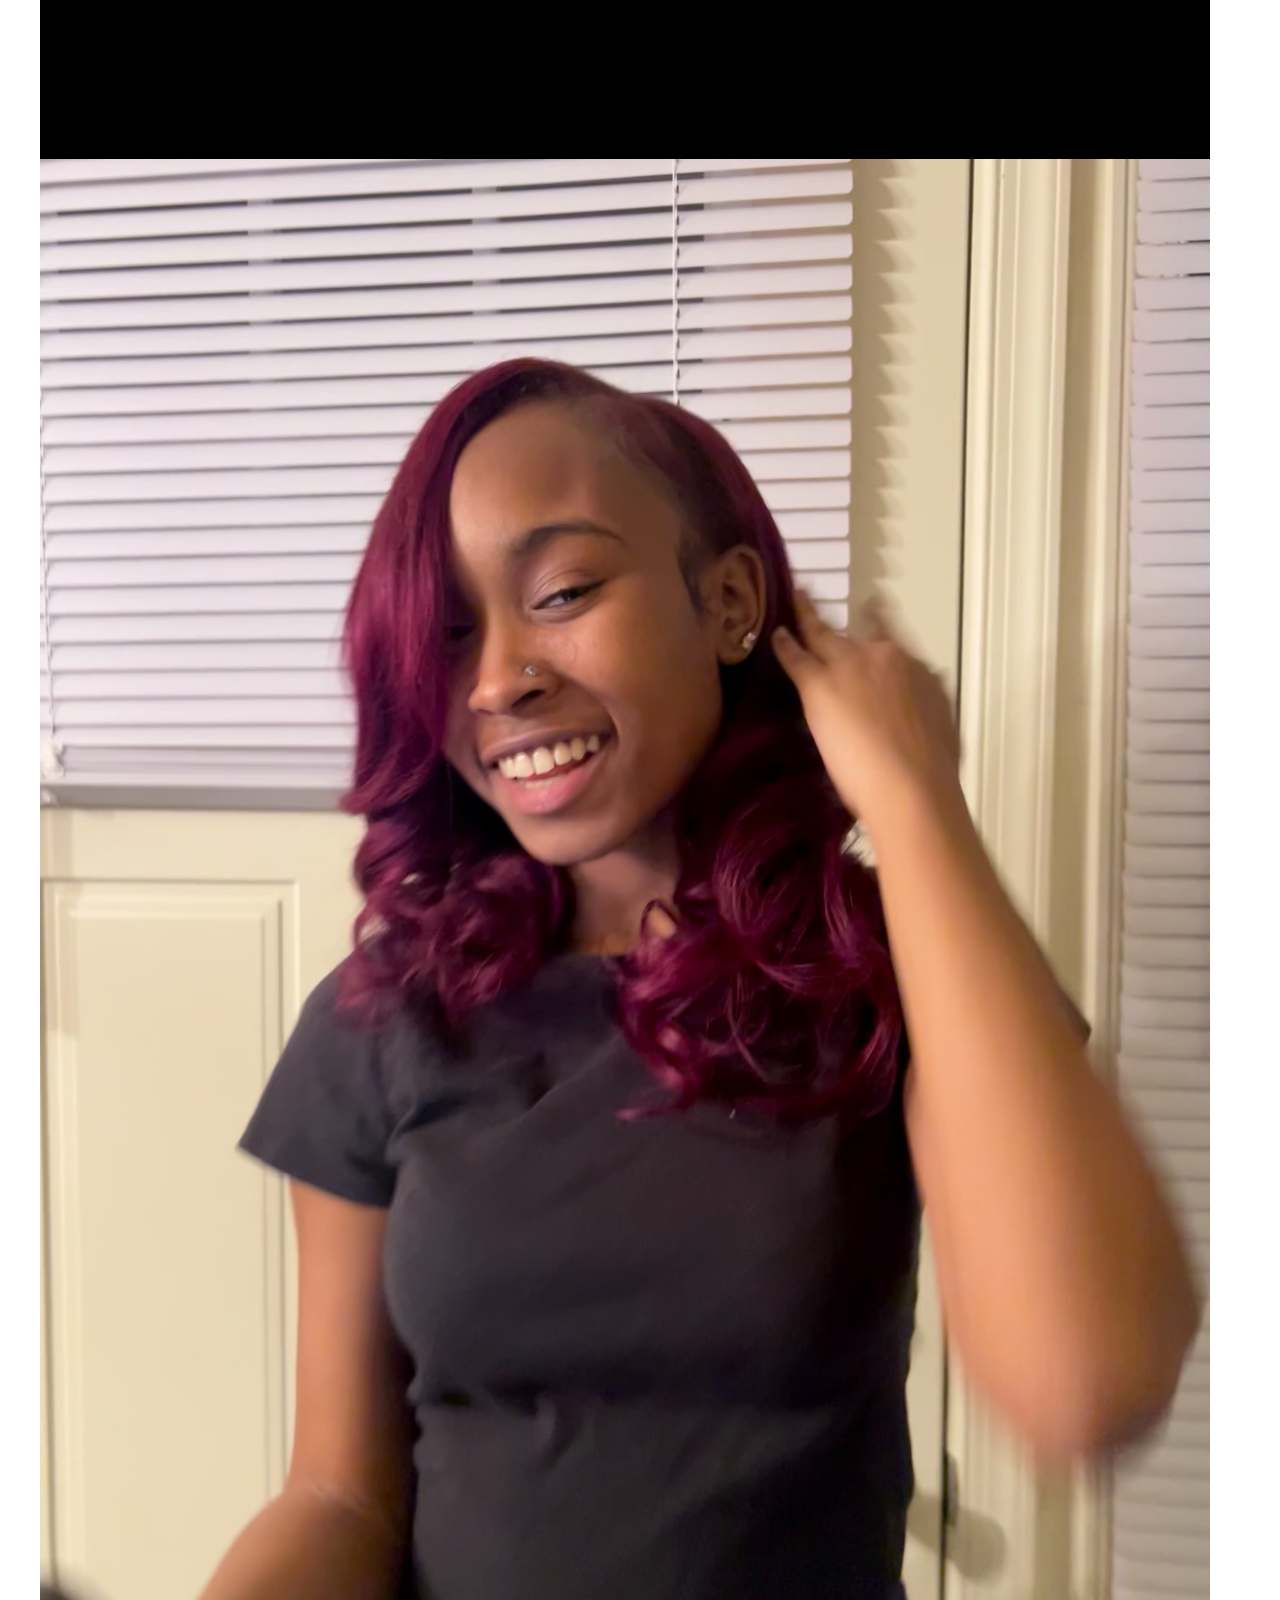
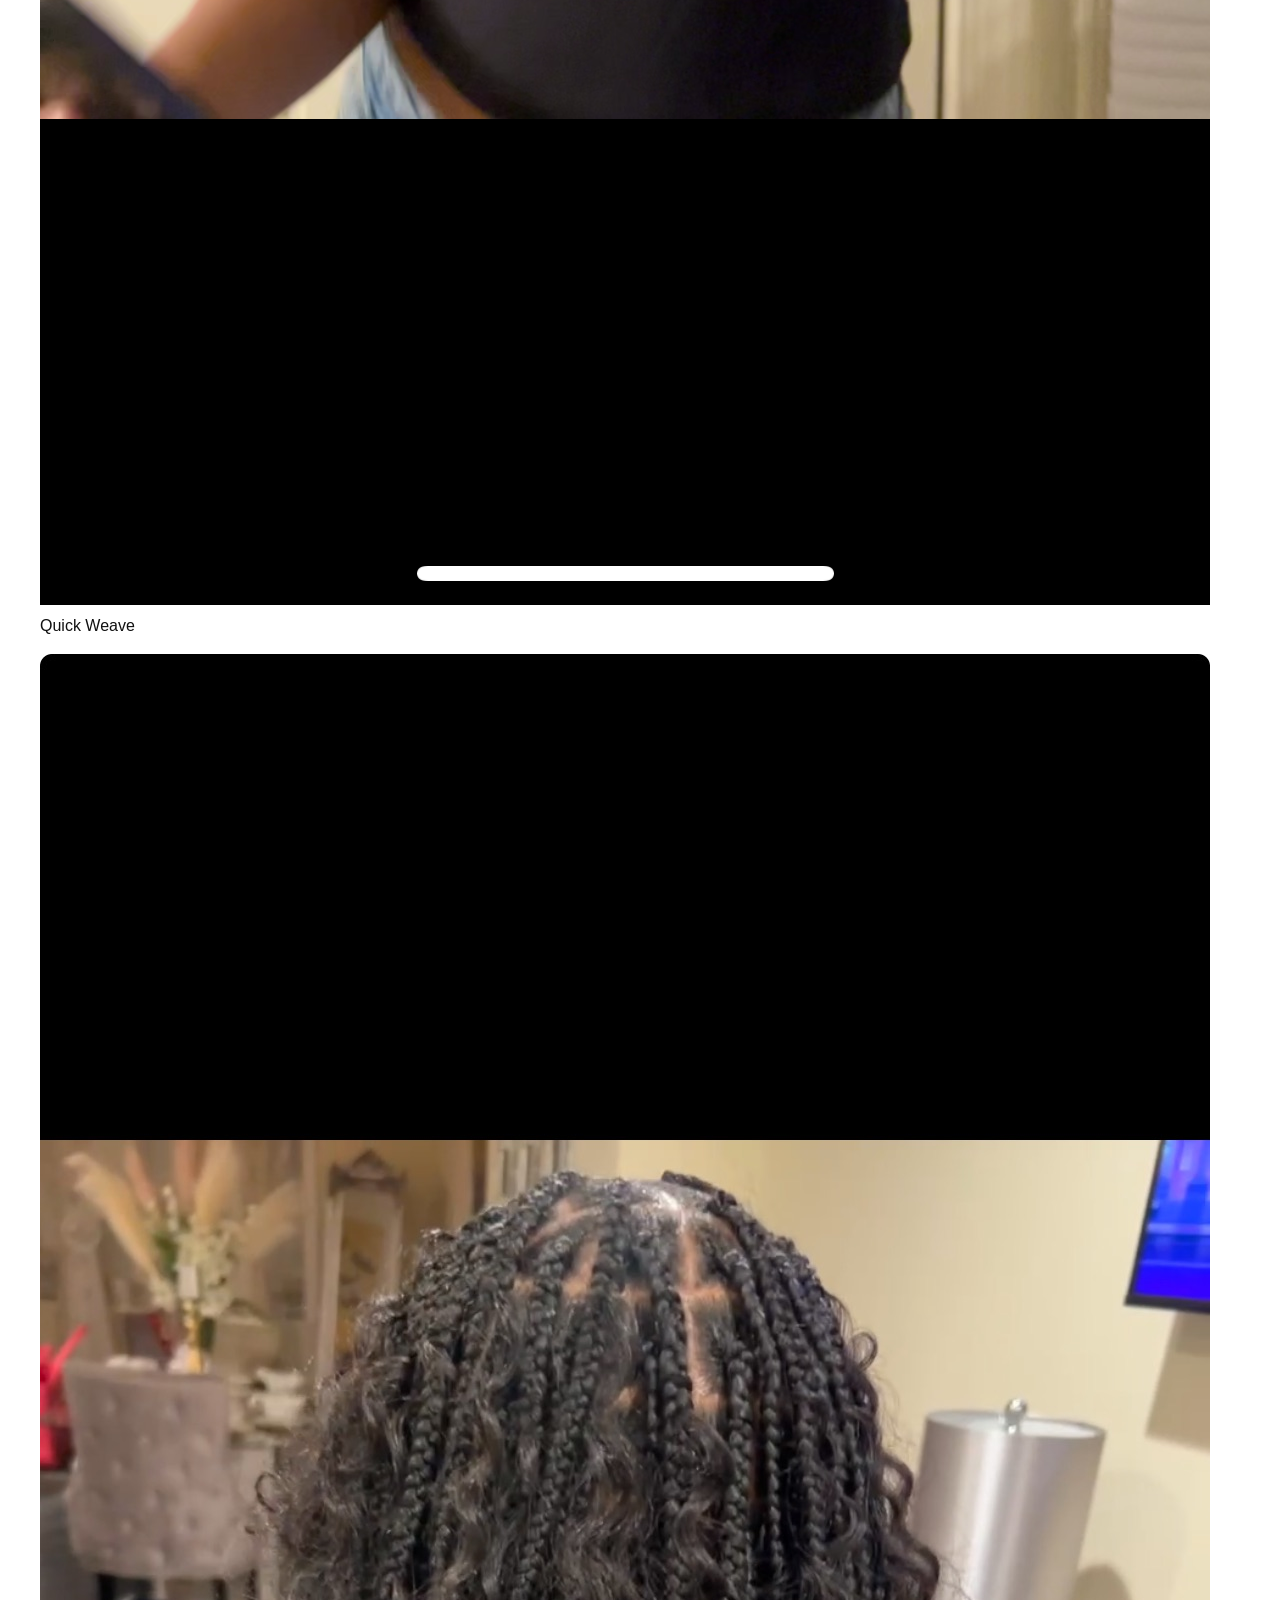
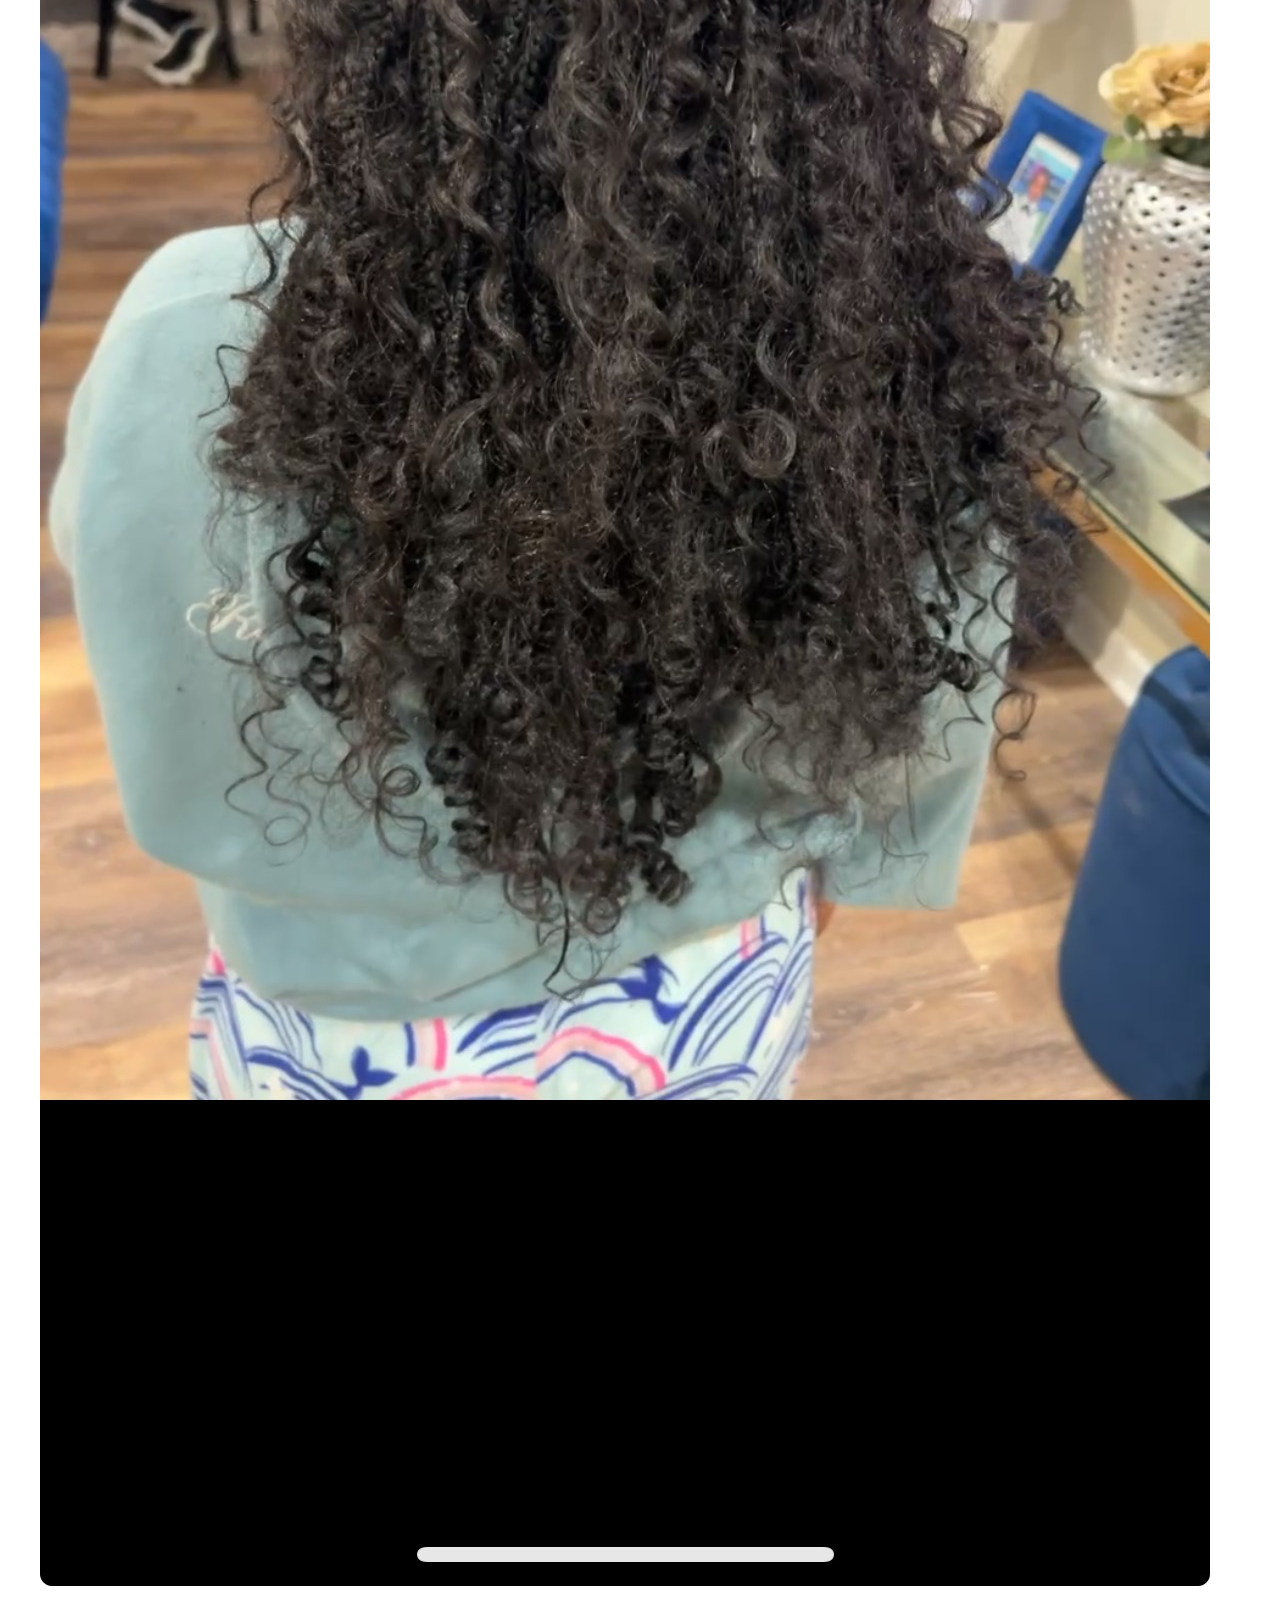
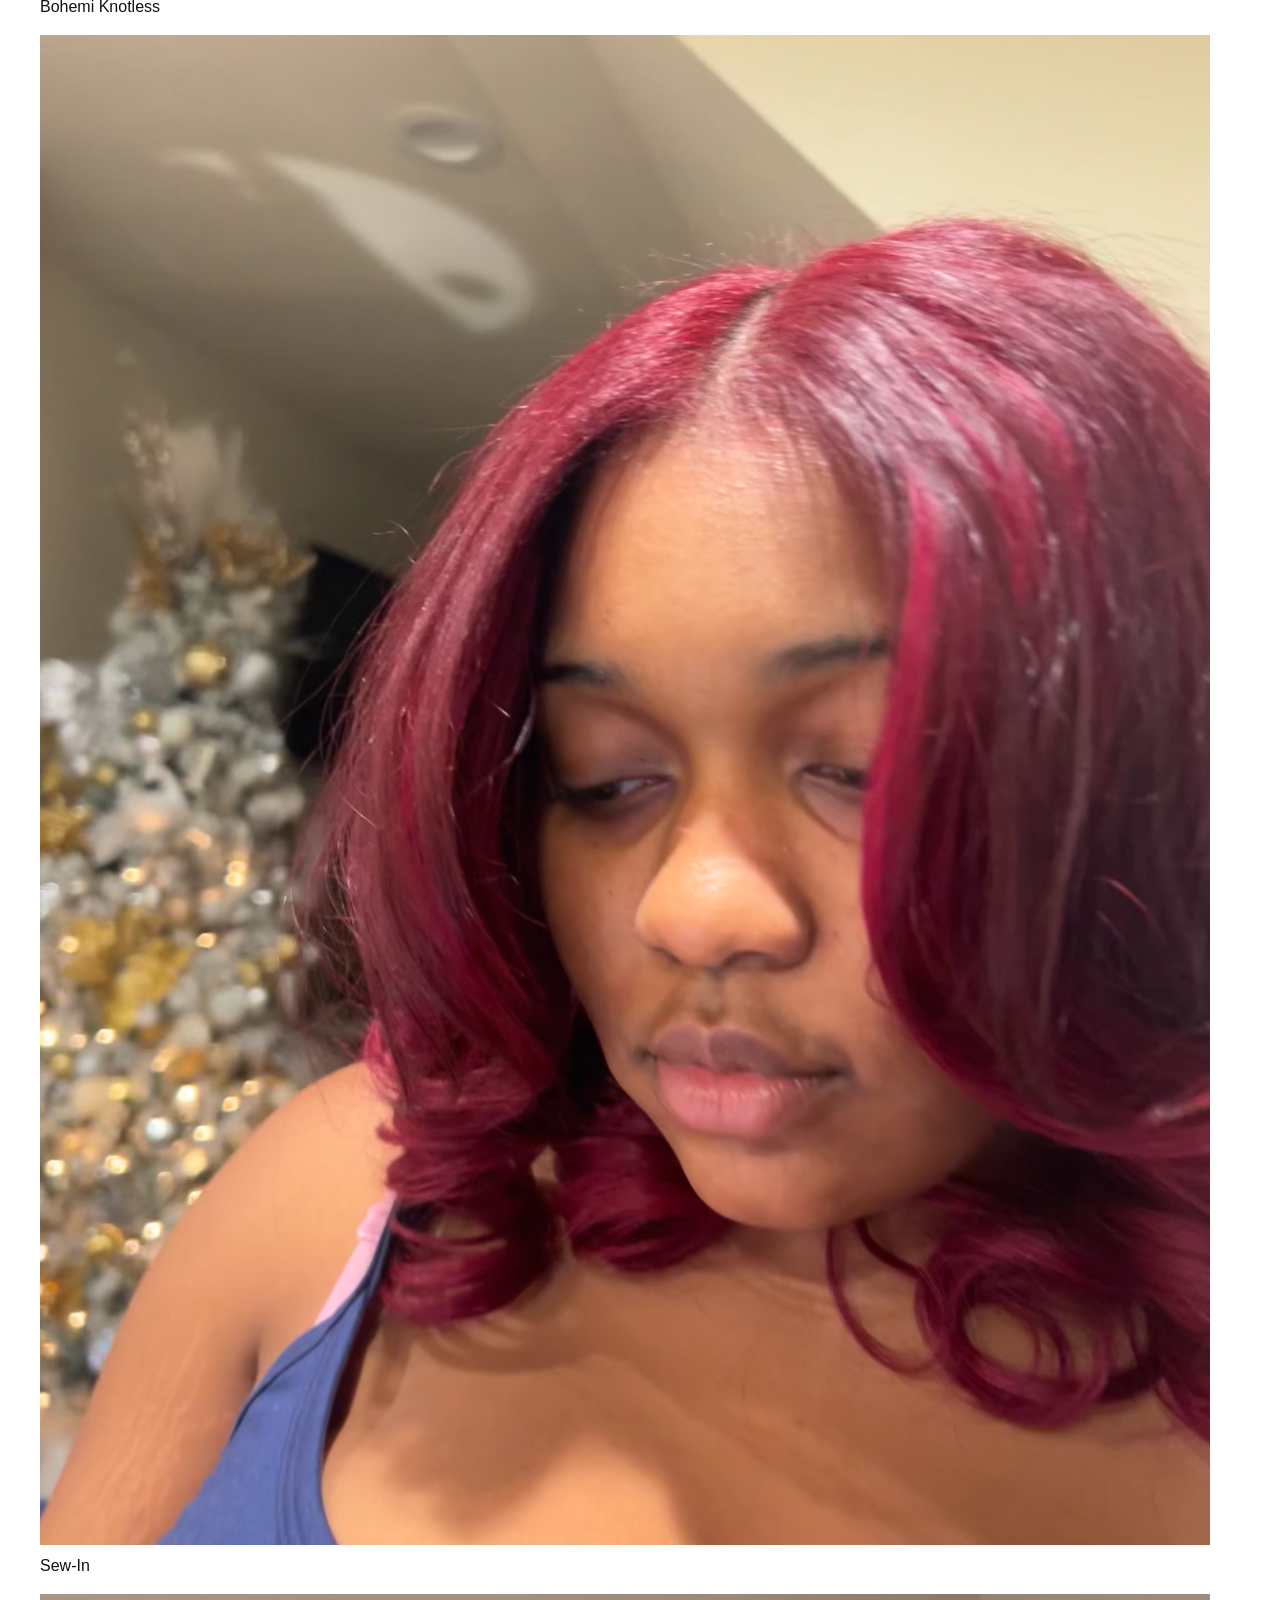
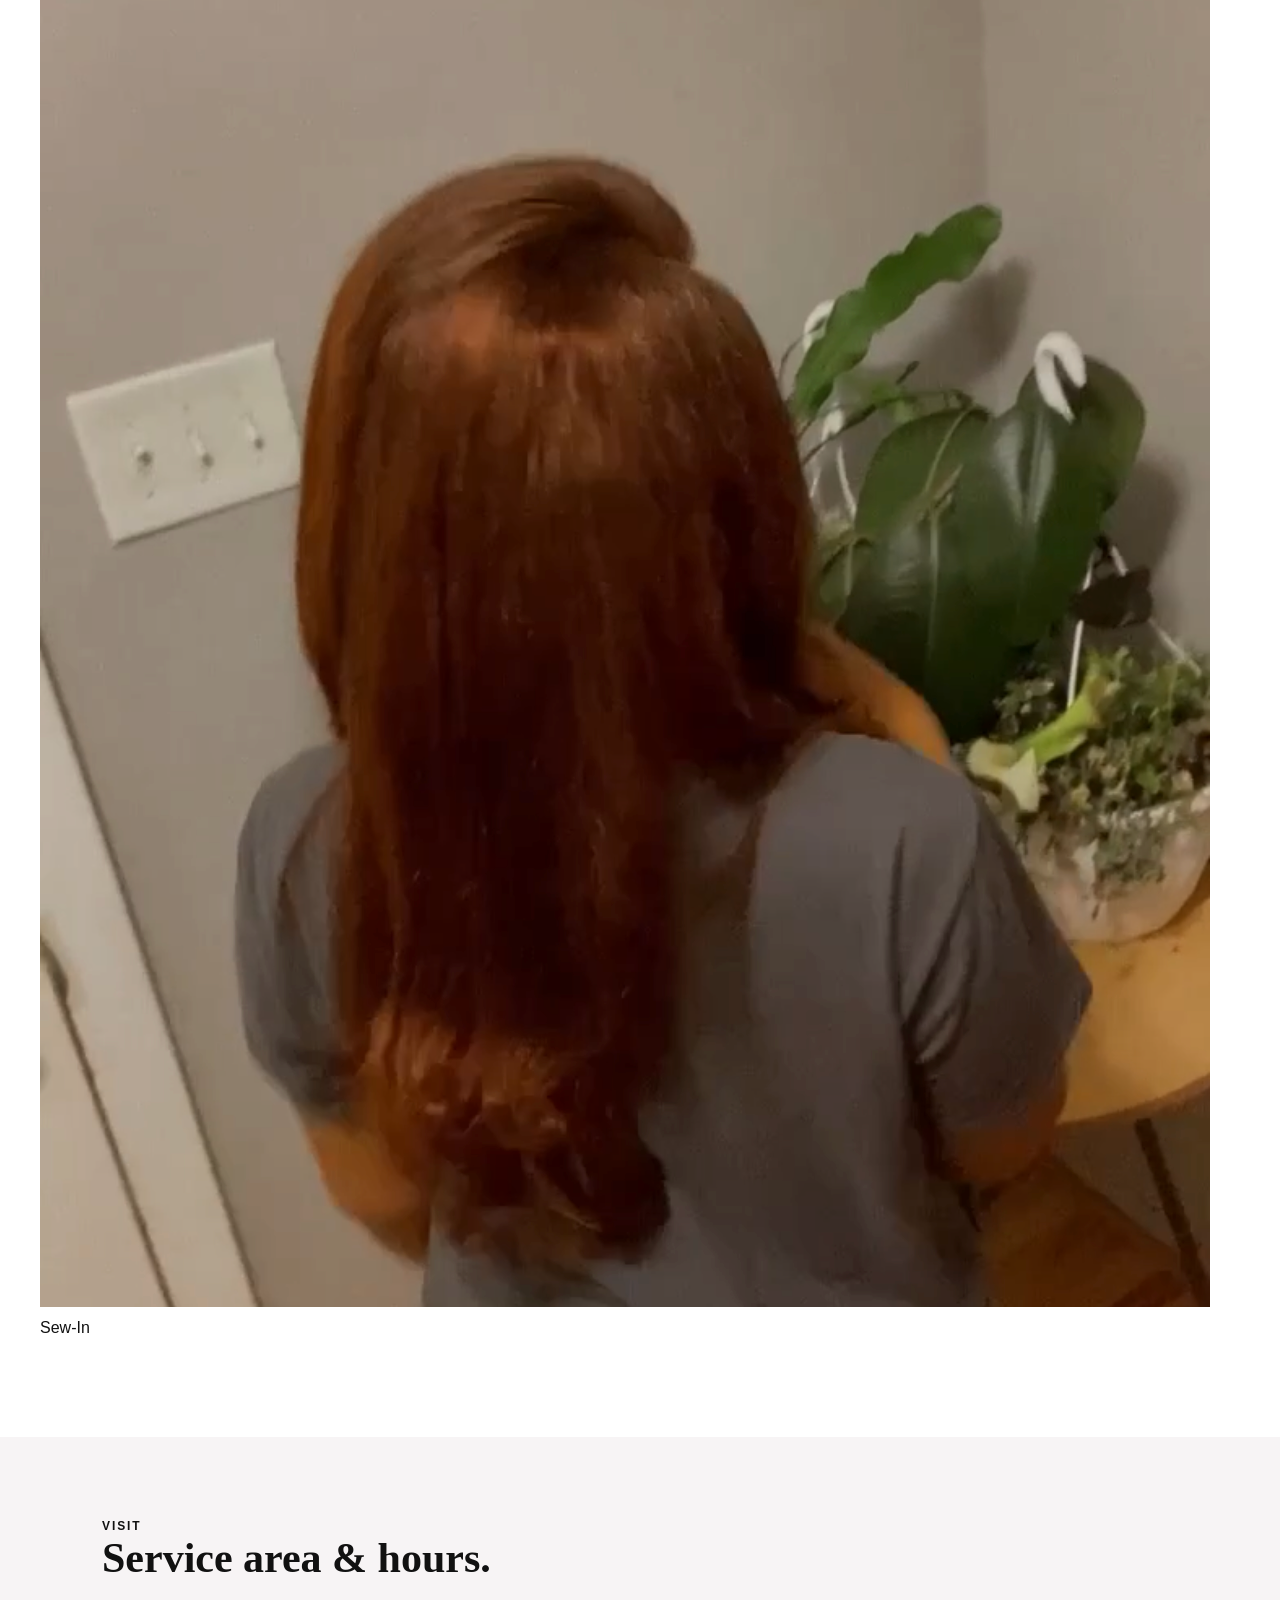
==== commit d5d8ba87: "Update index.html" ====
--- a/index.html
+++ b/index.html
@@ -8,7 +8,6 @@
 <section class="section alt"><div class="wrap"><div class="eyebrow">Visit</div><h2>Service area & hours.</h2><div class="info-grid"><div class="info"><strong>Location</strong><p id="location"></p><p class="small">Exact appointment address is provided after booking confirmation.</p></div><div class="info"><strong>Hours</strong><div class="hours" id="hours"></div></div><div class="info" id="contact"><strong>Contact</strong><p><a id="phone"></a><br><a id="email"></a><br><span id="instagram"></span></p></div></div></div></section>
 <section class="section" id="policies-section"><div class="wrap"><div class="eyebrow">Please Read</div><h2>Policies.</h2><div class="policies" id="policies"></div></div></section>
 <section class="section booking" id="book"><div class="wrap bookingbox"><div class="eyebrow">Appointments</div><h2>Book Okaystyledu.</h2><p>Submit your request below. Your appointment is not confirmed until you receive confirmation.</p>
-<form class="form" name="okaystyledu-booking" method="POST" data-netlify="true" netlify-honeypot="bot-field"><input type="hidden" name="form-name" value="okaystyledu-booking"><p style="display:none"><label>Don’t fill this out: <input name="bot-field"></label></p>
-<label>Name<input name="name" required></label><label>Phone<input name="phone" type="tel" required></label><label>Email<input name="email" type="email" required></label><label>Service<select id="serviceSelect" name="service" required></select></label><label>Date<input name="date" type="date" required></label><label>Preferred Time<input name="time" type="time" required></label><label class="full">Additional Details<textarea name="details" placeholder="Tell me anything I should know about your desired style..."></textarea></label><label class="full check"><input name="agreement" type="checkbox" required> I have read and agree to the Okaystyledu policies.</label><div class="full"><button class="btn pink" type="submit">Request Appointment</button></div></form></div></section>
+<a class="btn pink" href="https://squareup.com/appointments/book/LXV649K2WHCCC" target="_blank" rel="noopener">Book Your Appointment</a><form class="form" name="okaystyledu-booking" method="POST" data-netlify="true" netlify-honeypot="bot-field"><input type="hidden" name="form-name" value="okaystyledu-booking"><p style="display:none
 <footer class="footer"><div class="wrap"><strong data-business>Okaystyledu</strong><p class="small">Thank you for trusting me with your crown. 🤍</p><a class="adminlink" href="admin.html">Owner Dashboard</a></div></footer>
 </body></html>
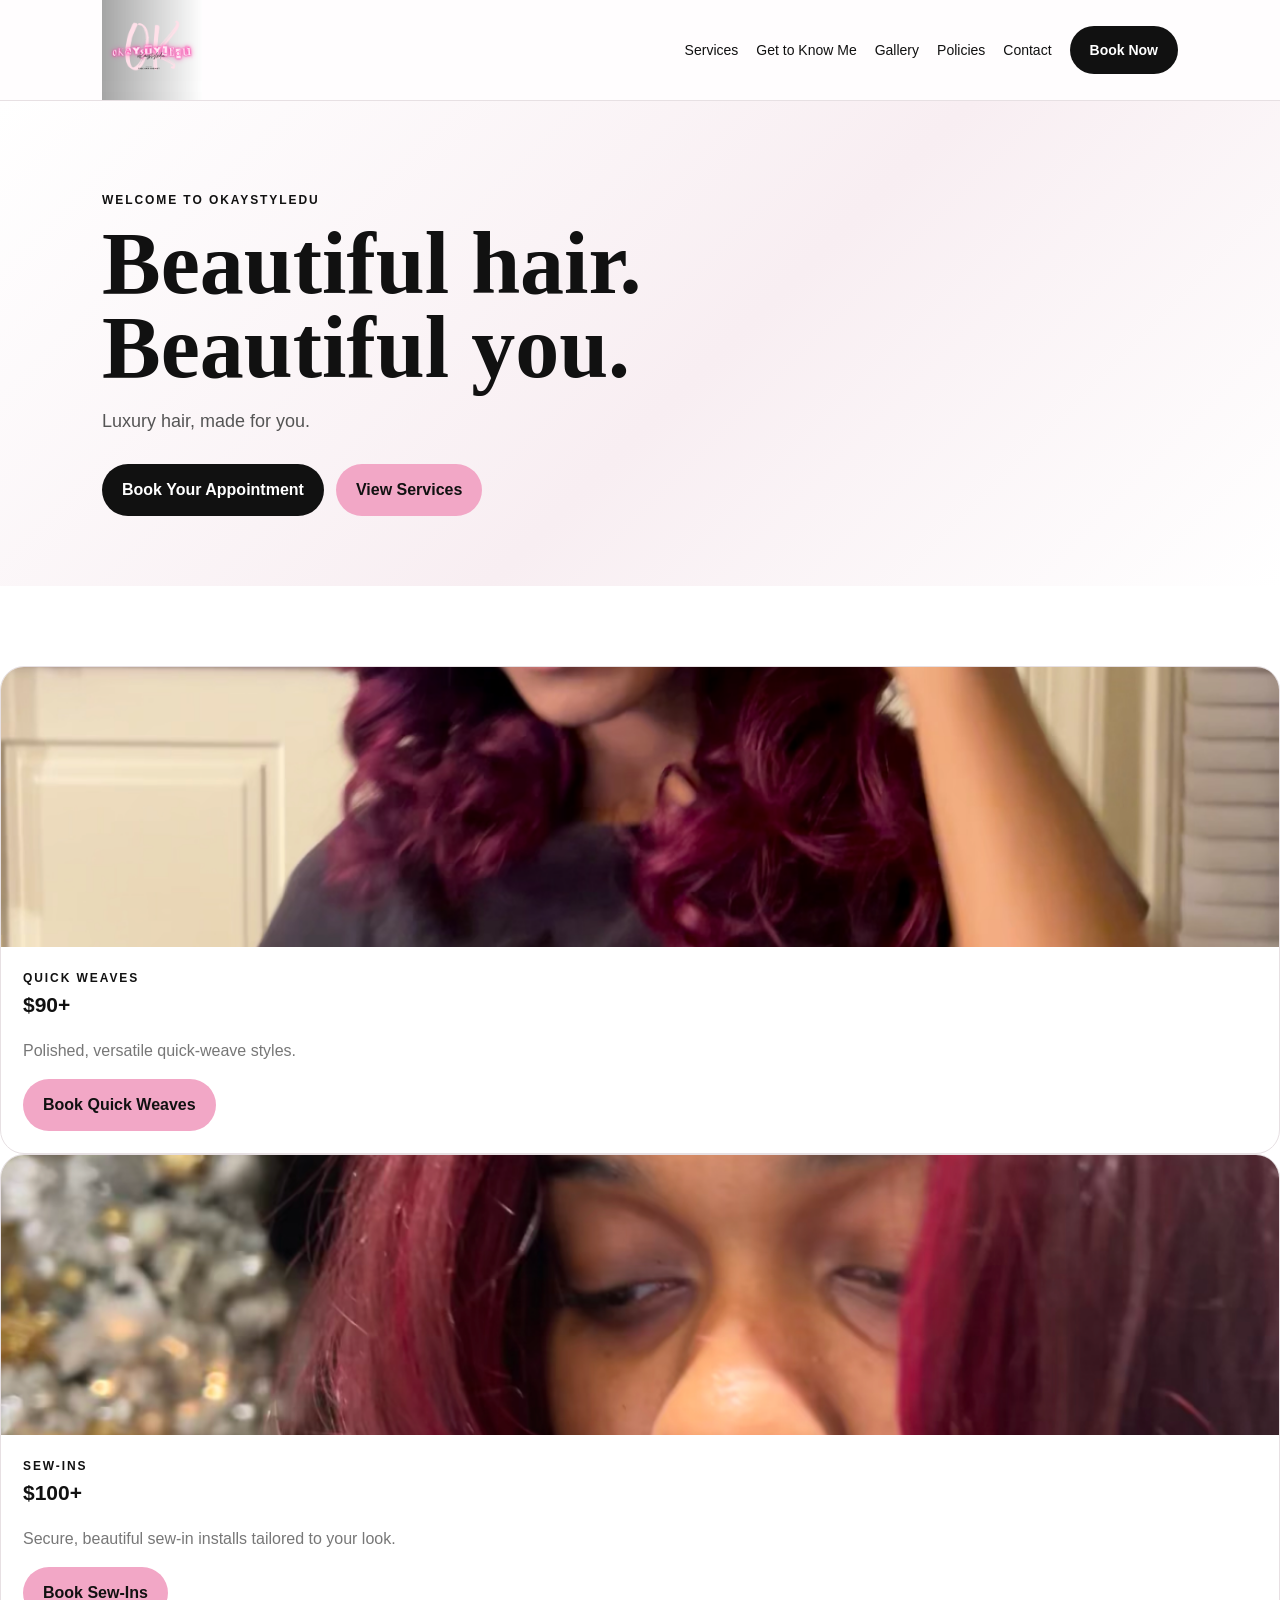
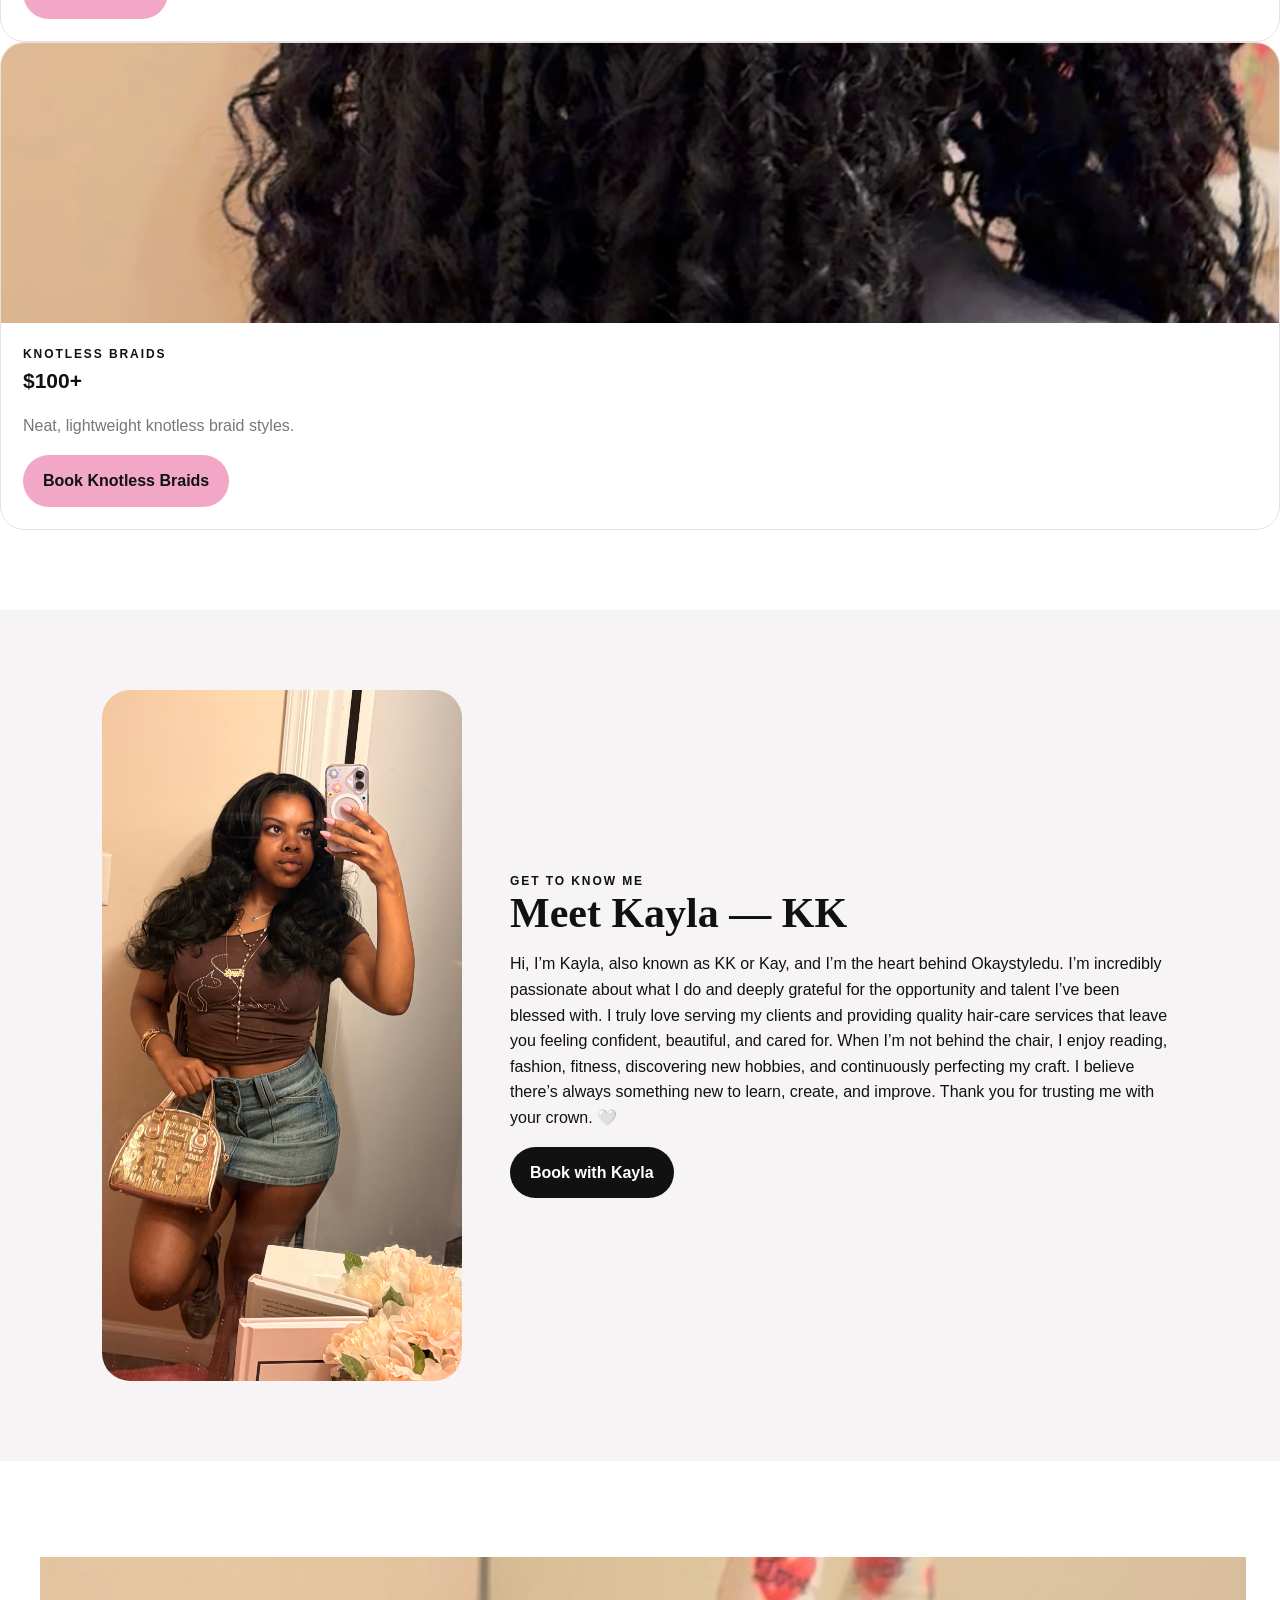
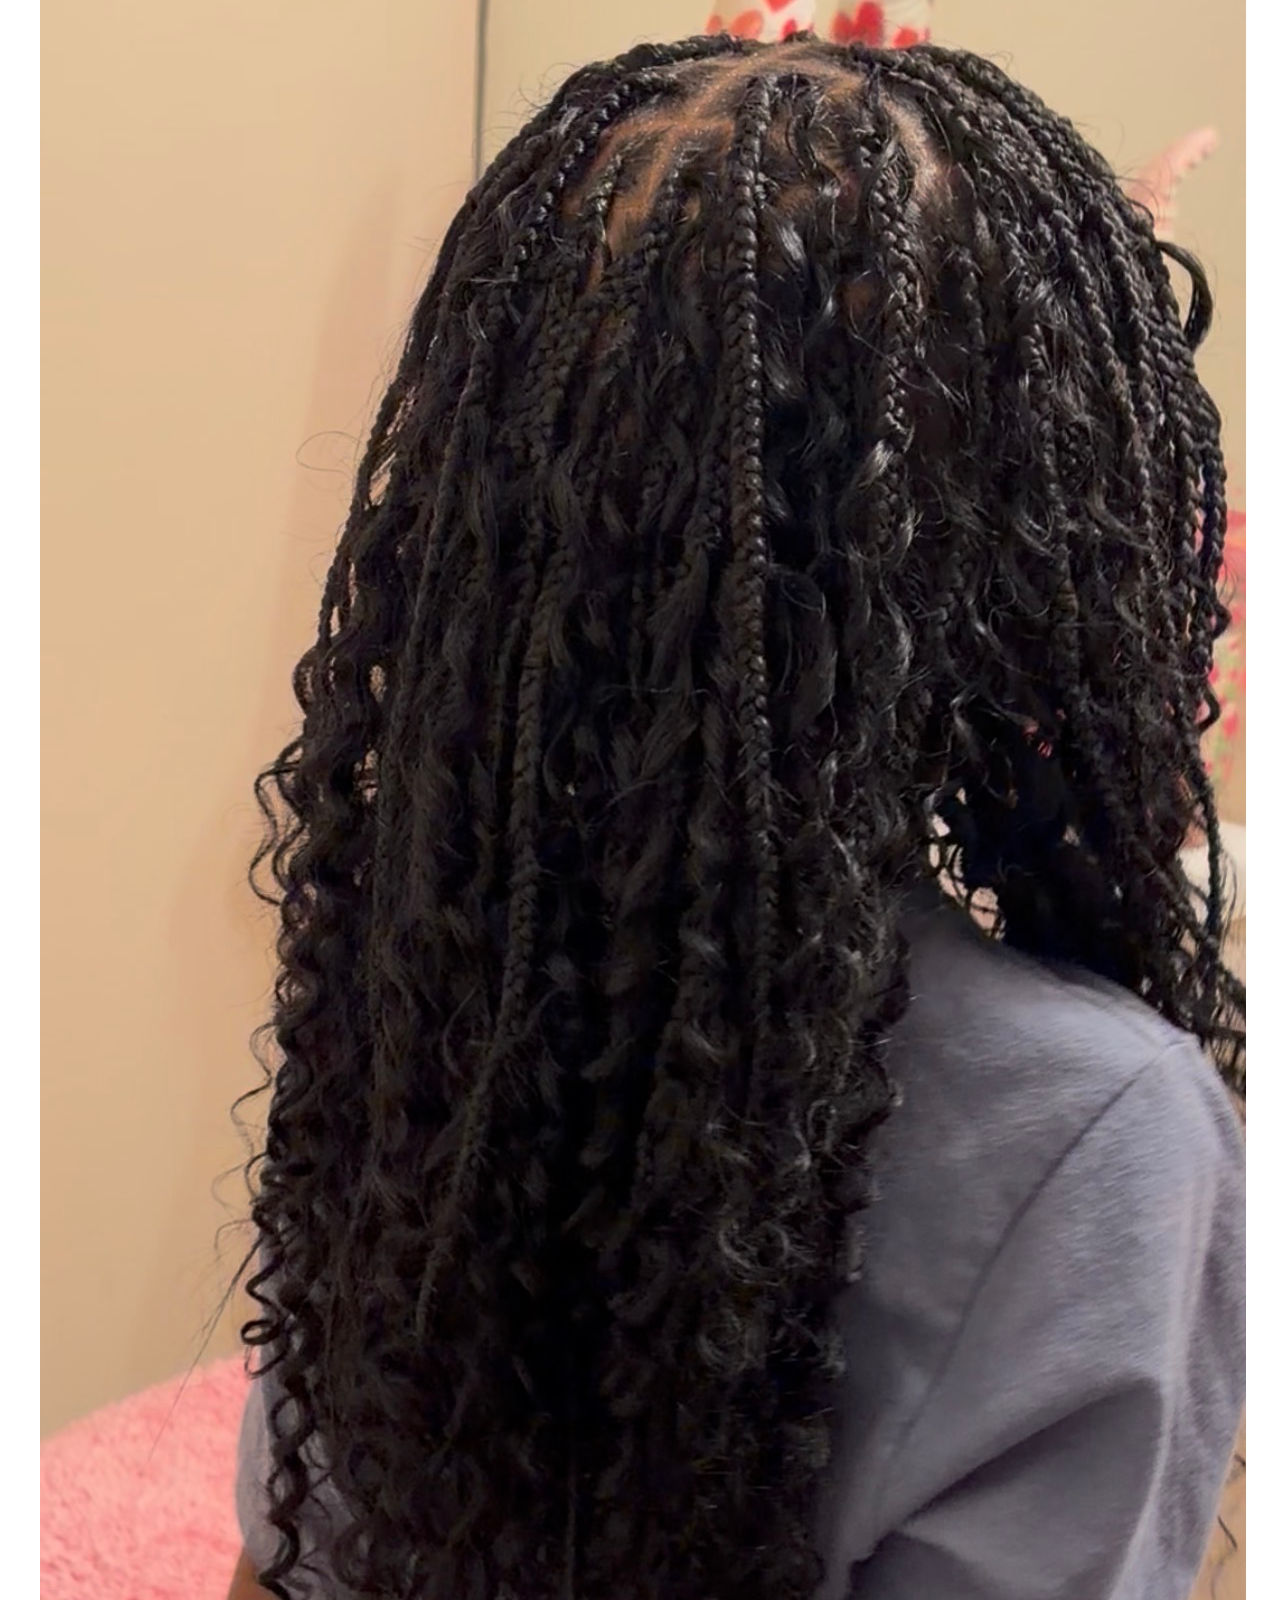
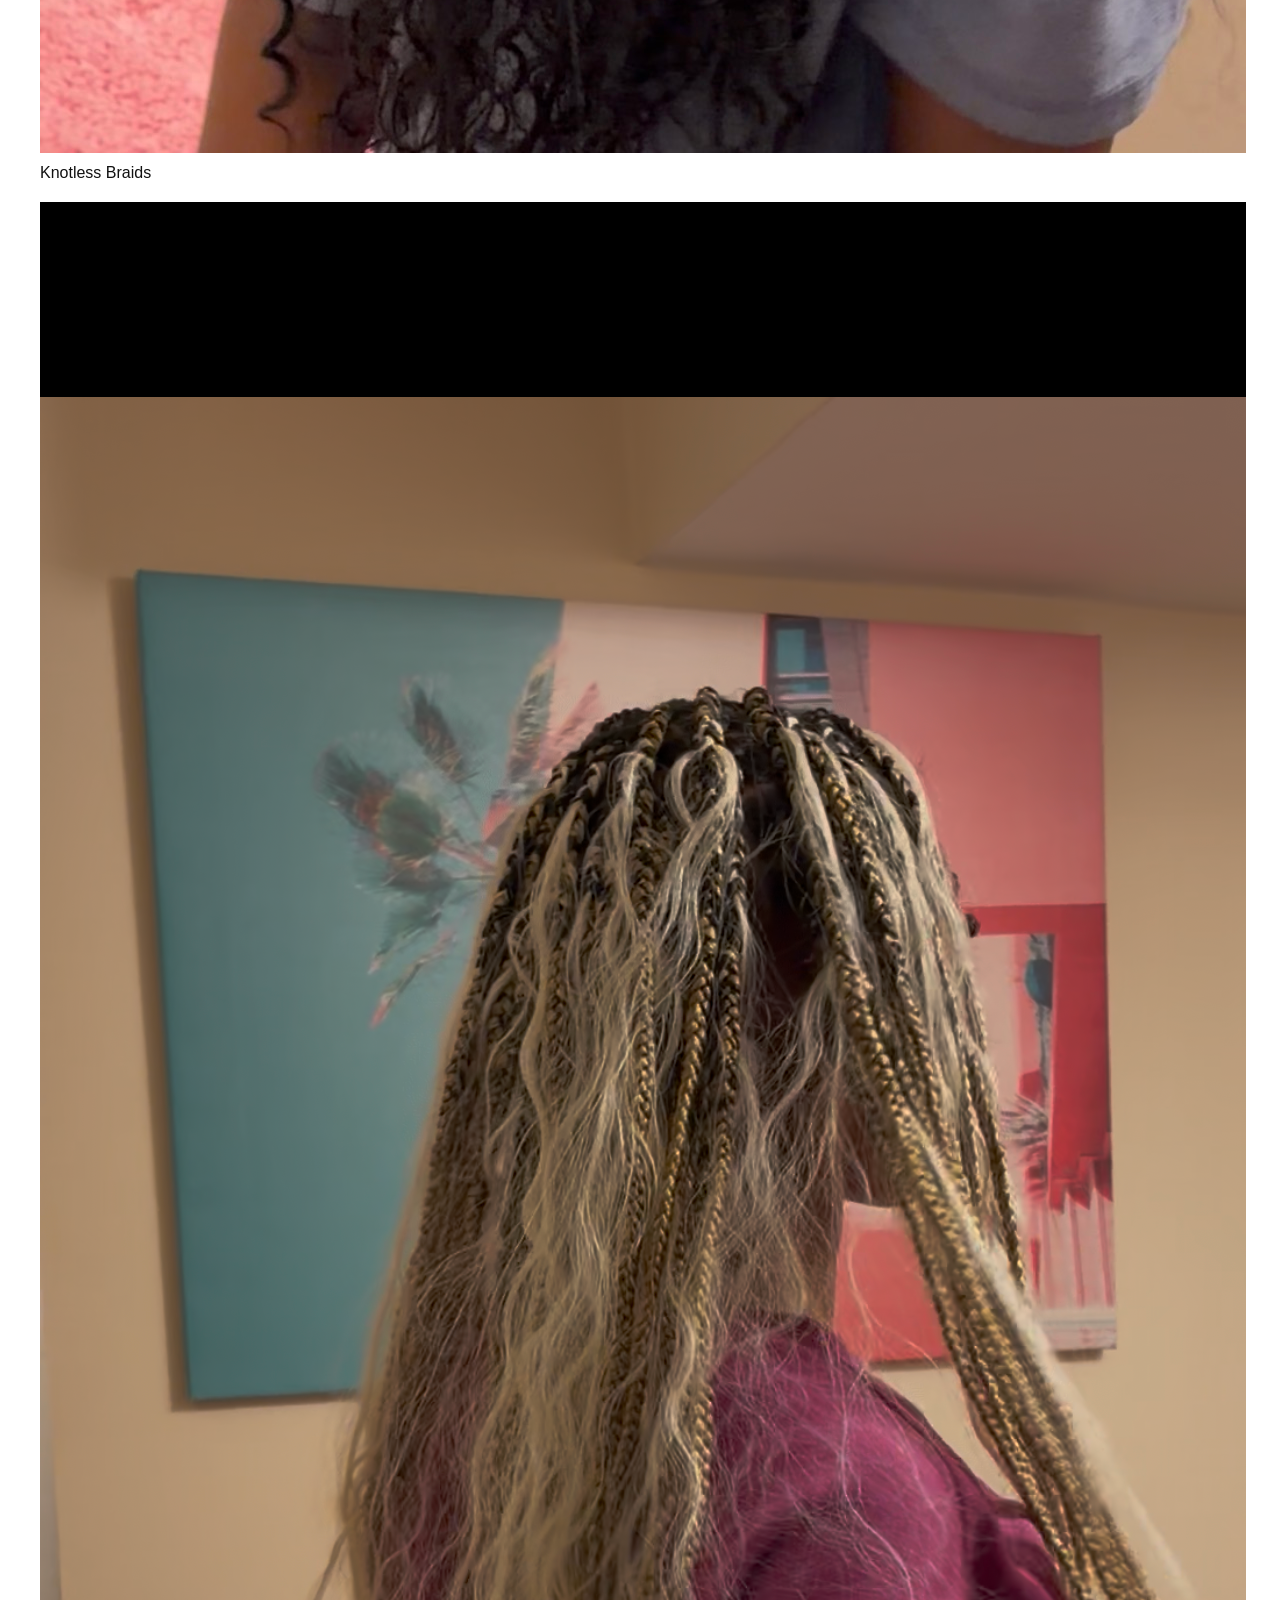
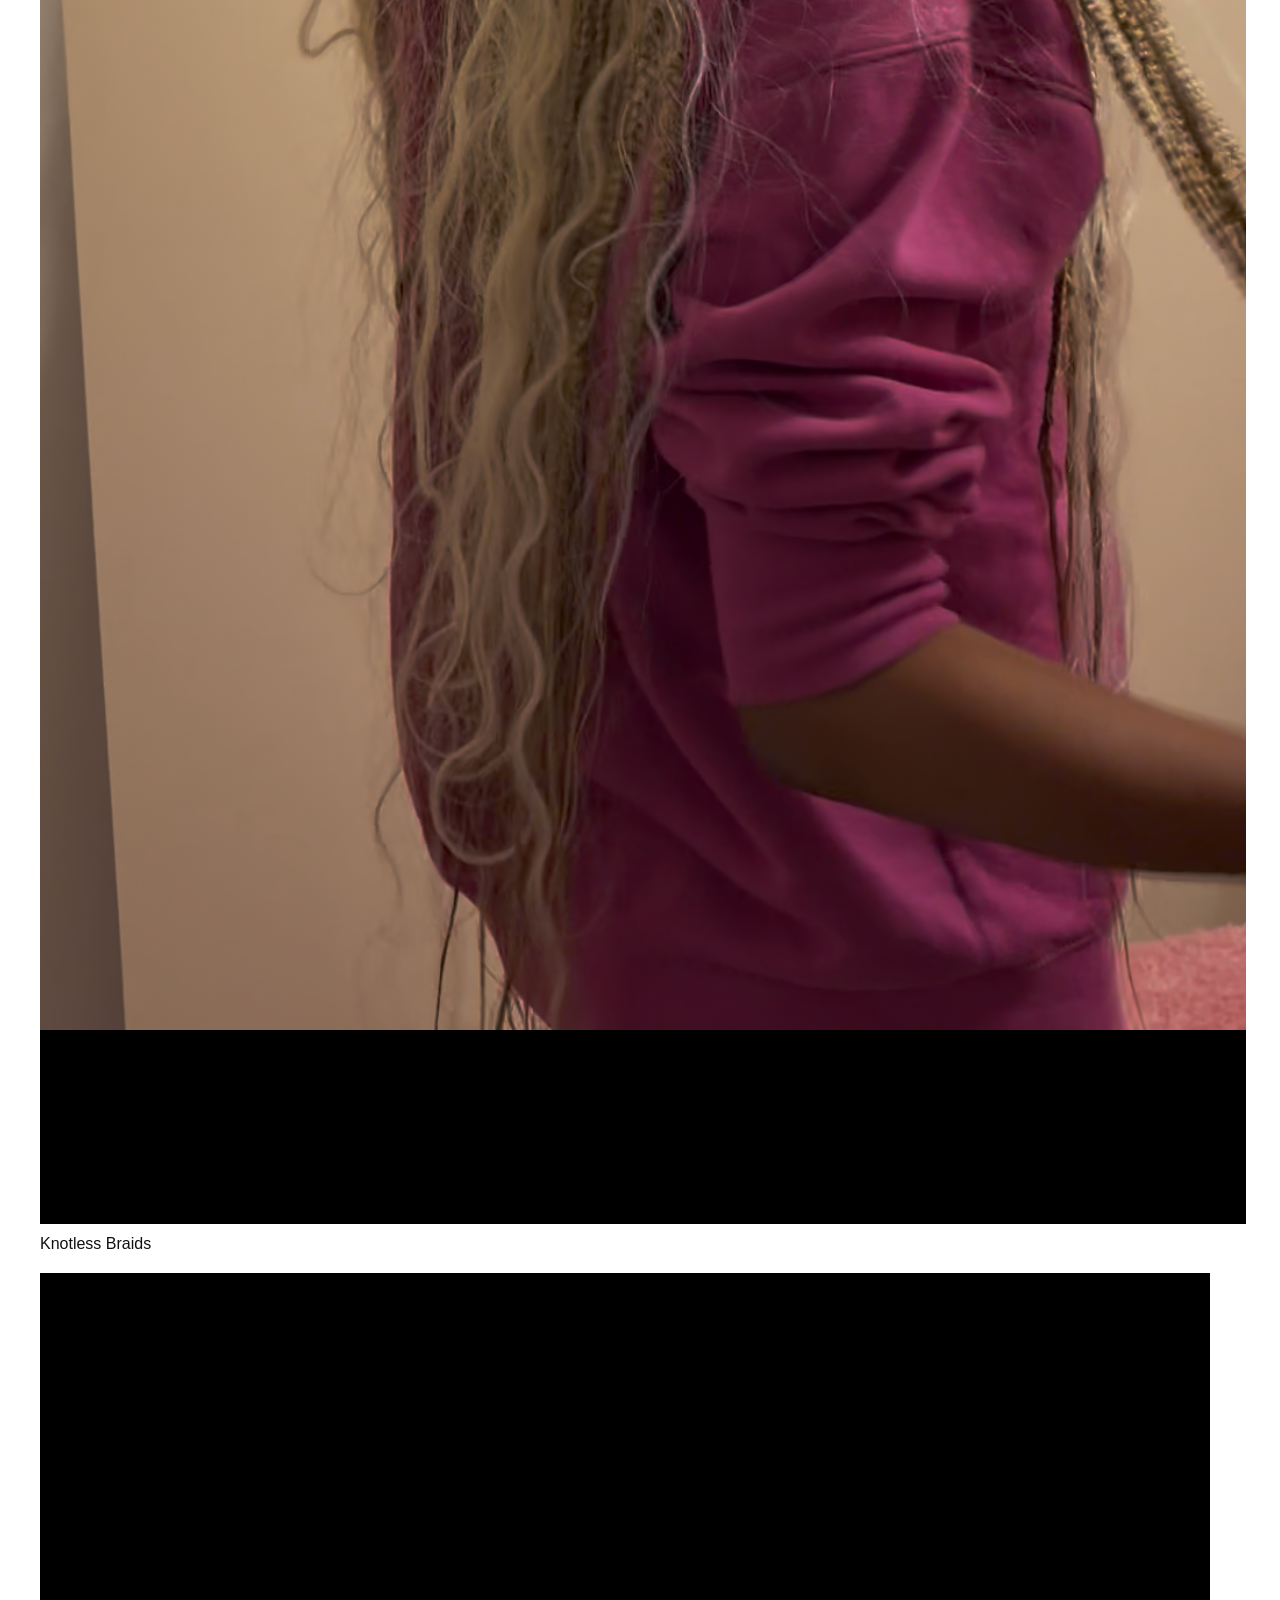
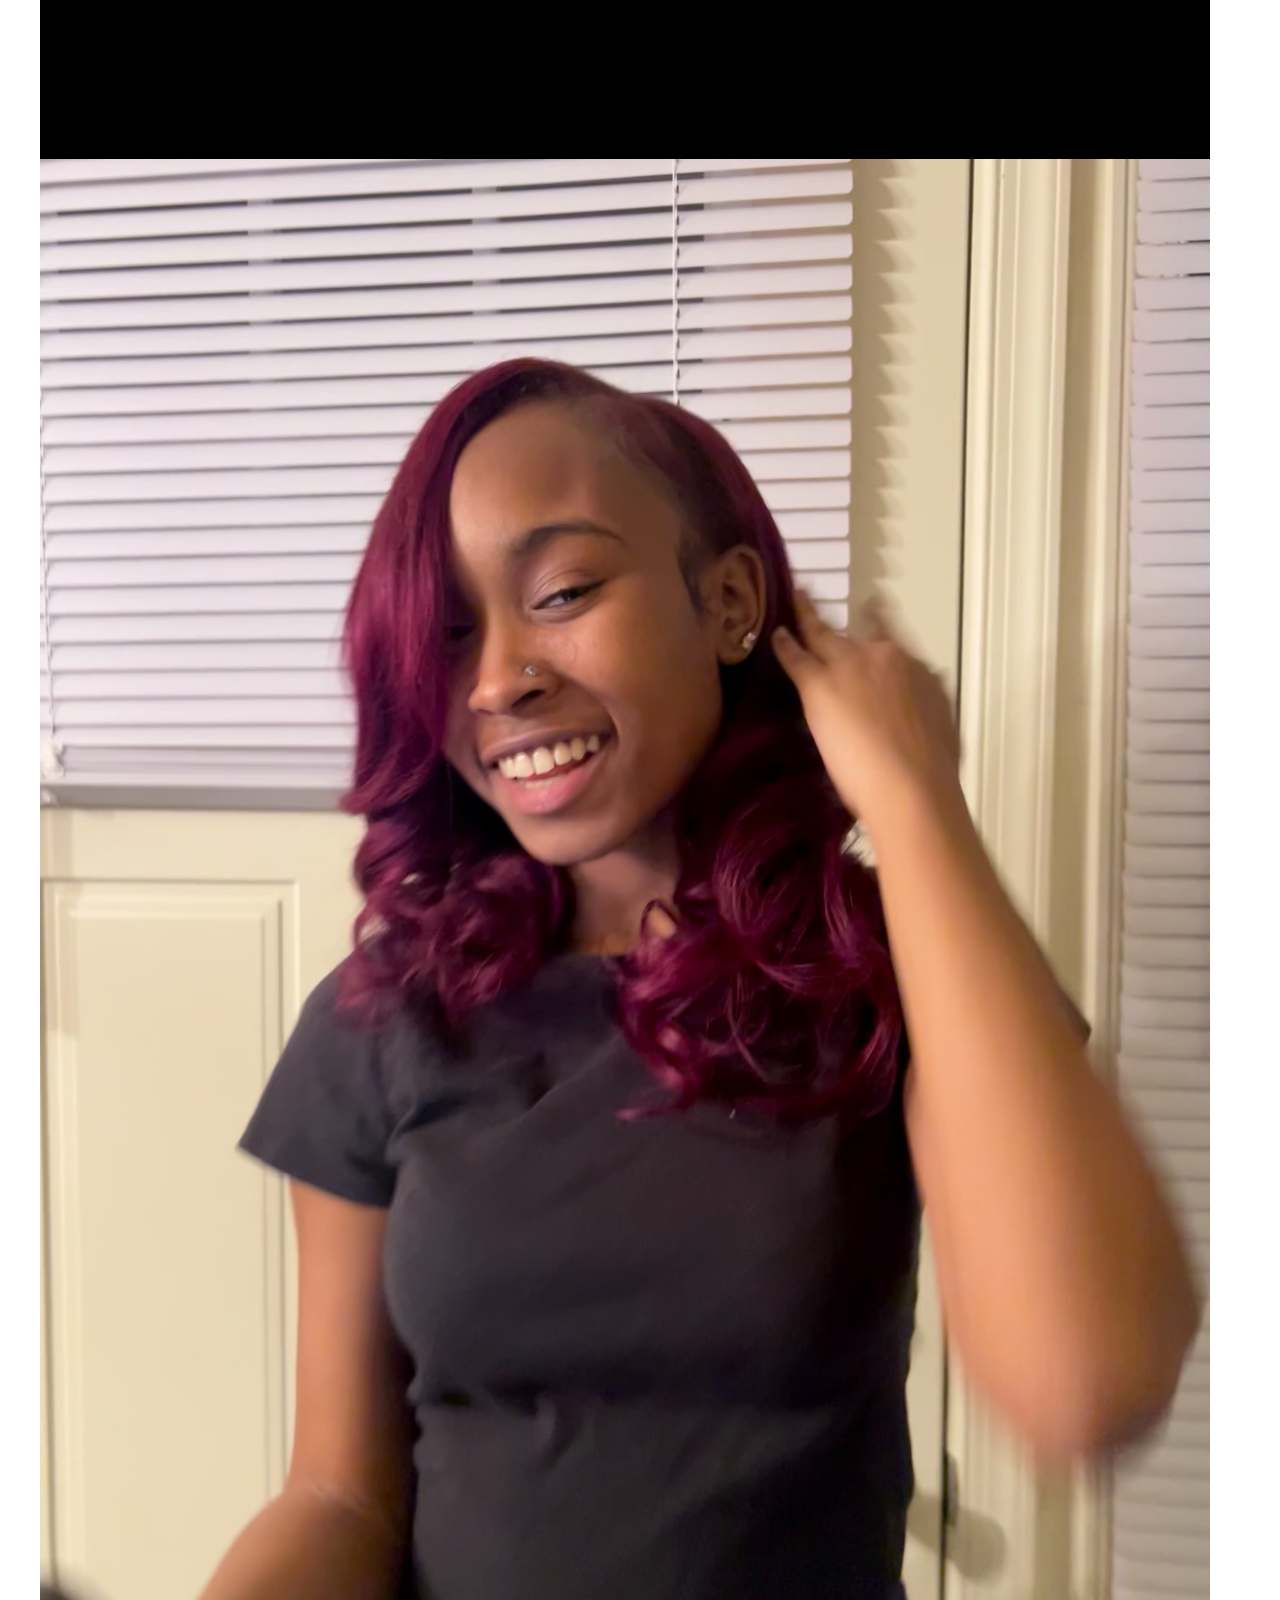
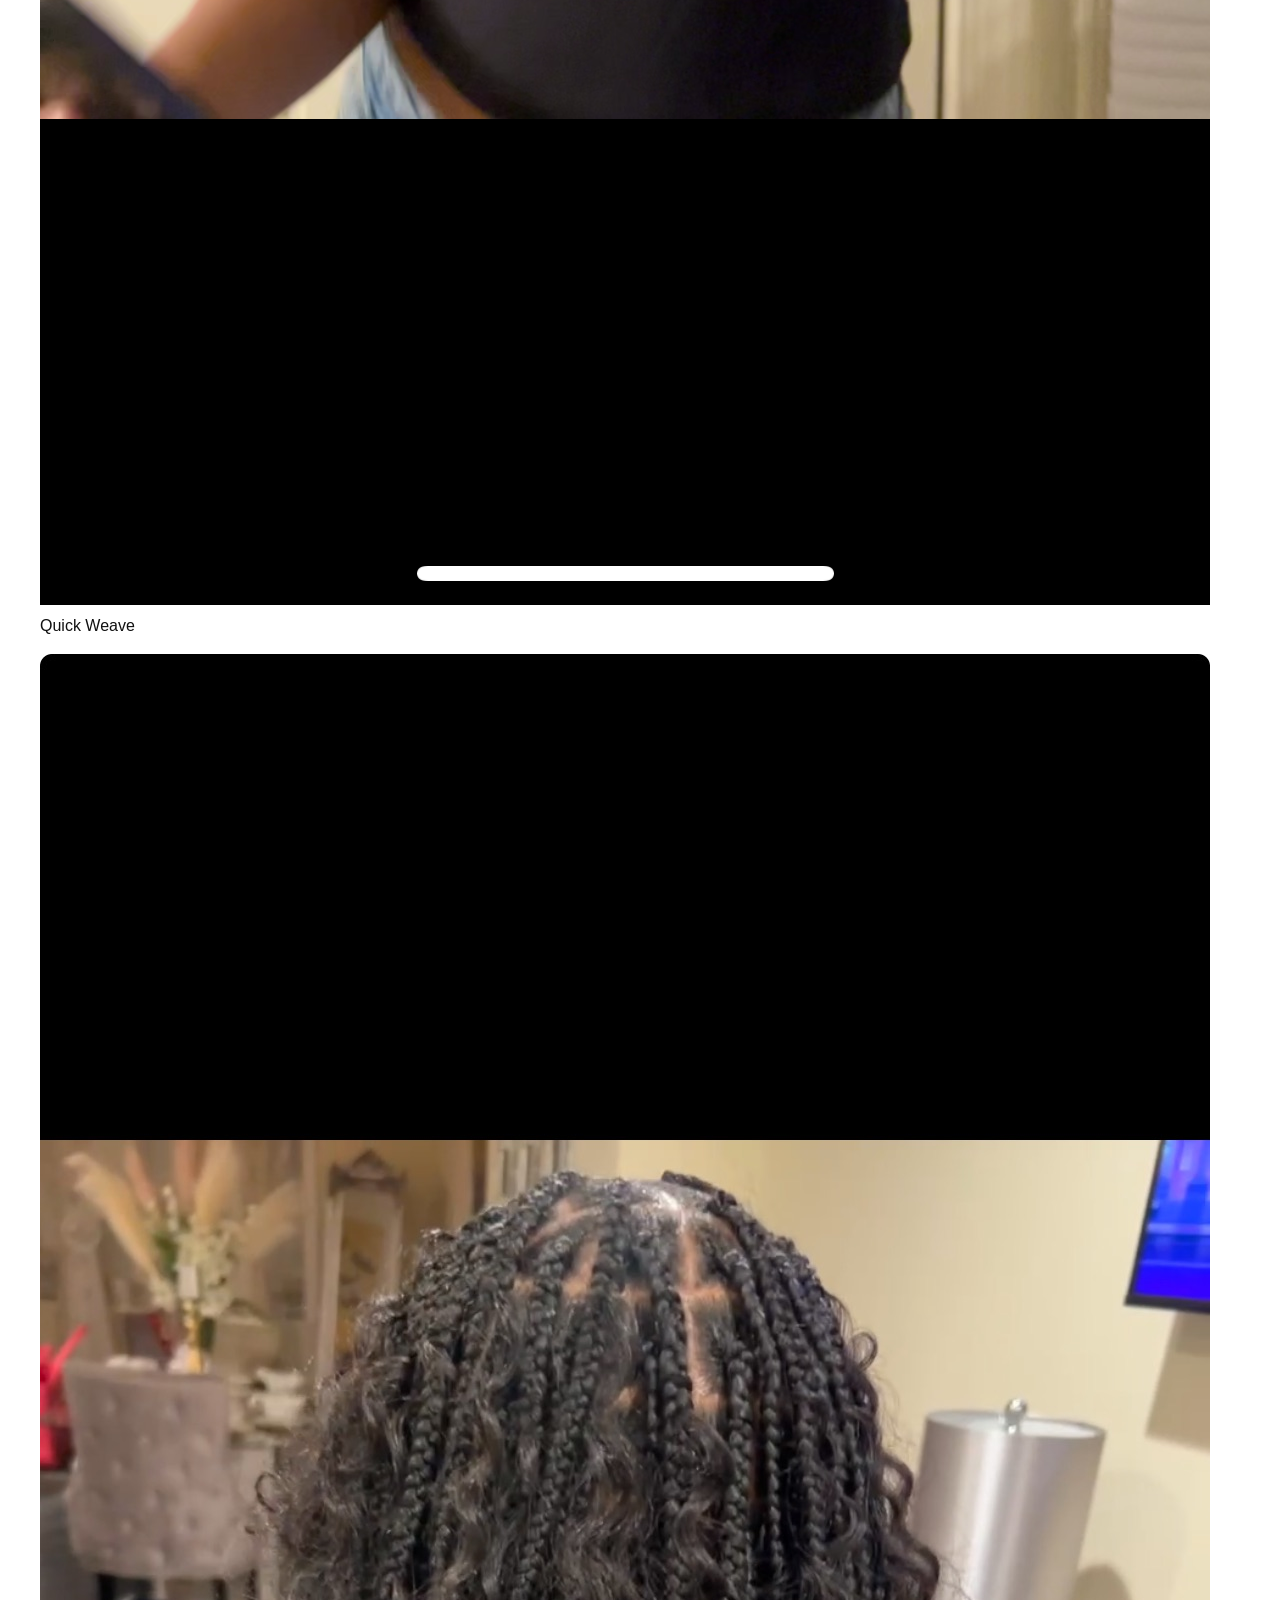
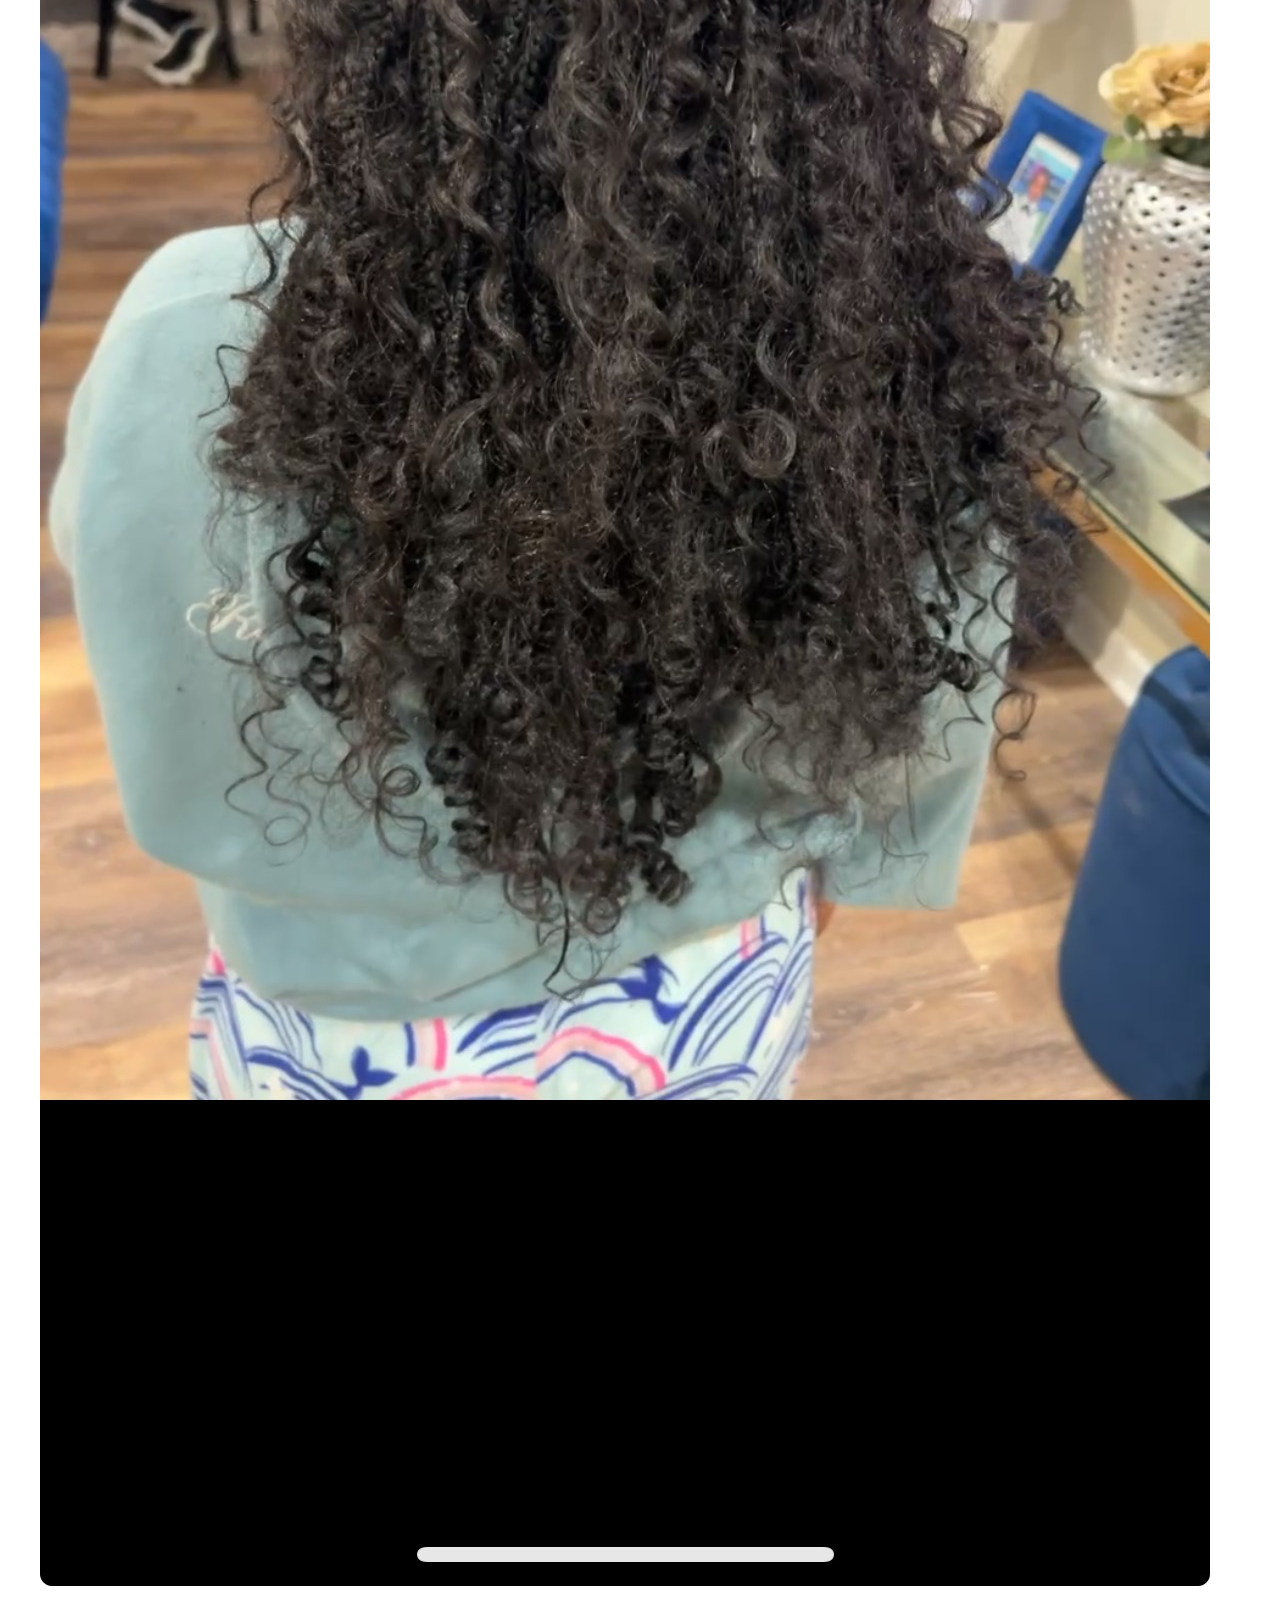
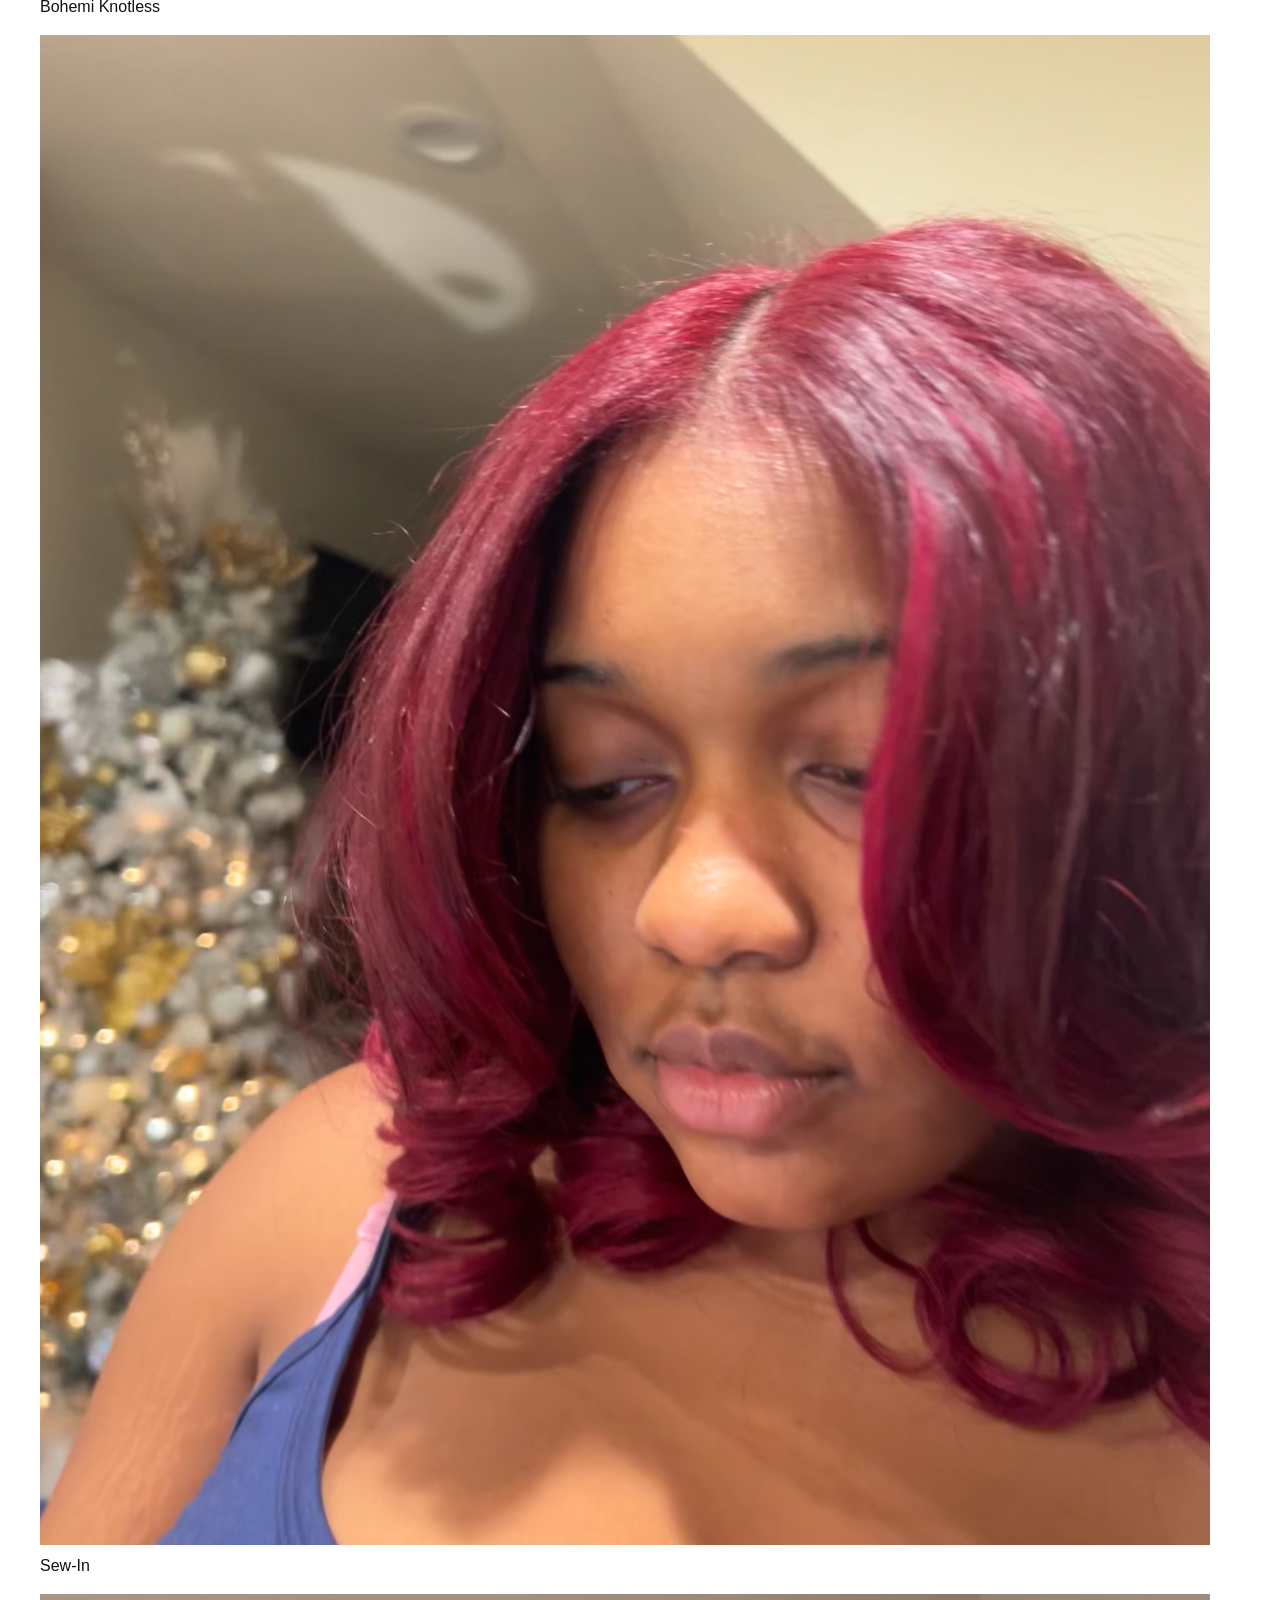
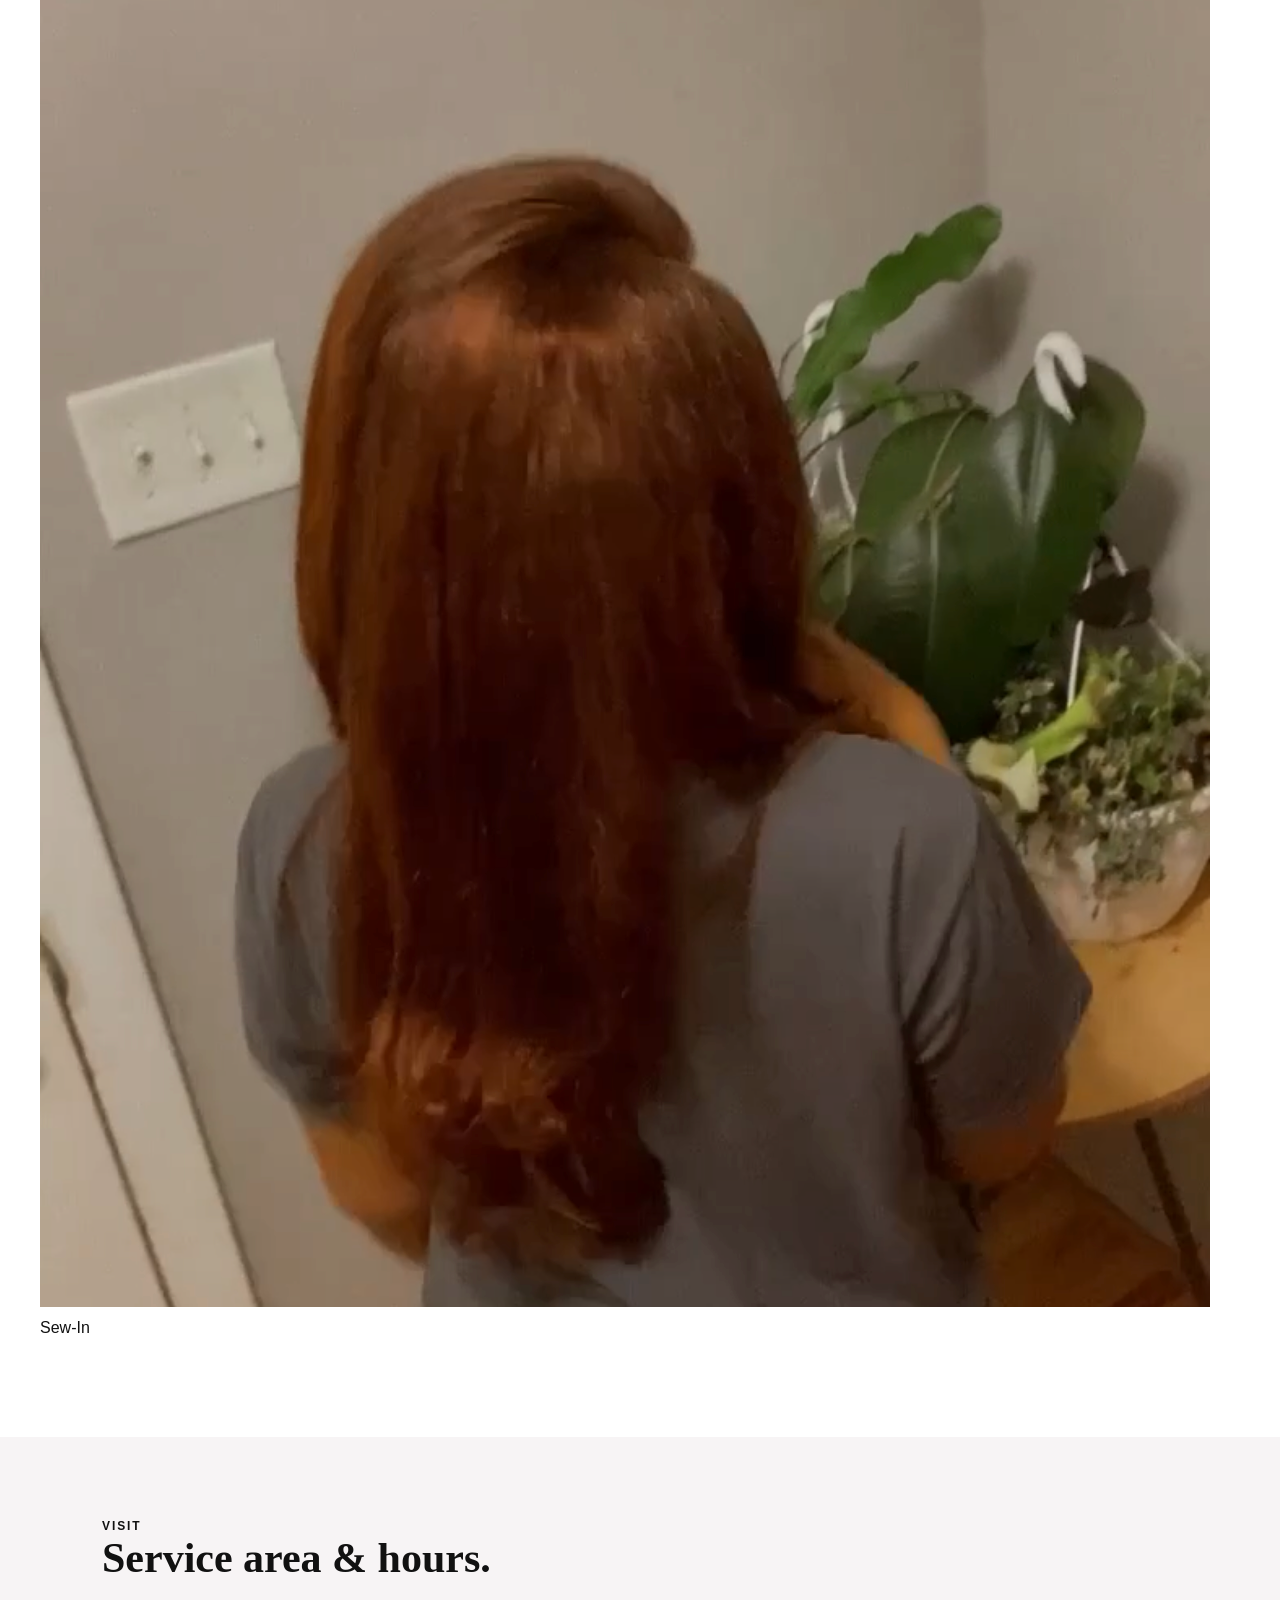
==== commit 29bfb357: "Update index.html Fix website layout and booking section" ====
--- a/index.html
+++ b/index.html
@@ -1,13 +1,167 @@
-<!doctype html><html><head><meta charset="utf-8"><meta name="viewport" content="width=device-width,initial-scale=1"><meta name="description" content="Okaystyledu luxury hair booking"><link rel="stylesheet" href="styles.css"><script defer src="site.js"></script></head>
+<!doctype html>
+<html>
+<head>
+<meta charset="utf-8">
+<meta name="viewport" content="width=device-width,initial-scale=1">
+<meta name="description" content="Okaystyledu luxury hair booking">
+<link rel="stylesheet" href="styles.css">
+<script defer src="site.js"></script>
+</head>
+
 <body>
-<nav class="nav"><div class="wrap navin"><a class="brand" href="#"><img src="images/Chromium One.png"alt="Okaystyledu logo"></a><div class="links"><a href="#services">Services</a><a href="#about">Get to Know Me</a><a href="#gallery">Gallery</a><a href="#policies-section">Policies</a><a href="#contact">Contact</a><a class="btn" href="#book">Book Now</a></div></div></nav>
-<header class="hero"><div class="wrap"><div class="eyebrow">Welcome to <span data-business>Okaystyledu</span></div><h1>Beautiful hair.<br>Beautiful you.</h1><p id="tagline">Luxury hair, made for you.</p><div class="hero-actions"><a class="btn" href="#book">Book Your Appointment</a><a class="btn pink" href="#services">View Services</a></div></div></header>
-<section class="section" id="services"><div class="wrap"><div class="eyebrow">Services</div><h2>Choose your look.</h2><p class="muted">Starting prices are listed below. Final pricing may vary by style, length, and hair needs.</p><div class="cards" id="services"></div></div></section>
-<section class="section alt" id="about"><div class="wrap about"><div><img src= "images/IMG_2752.jpeg" alt="Kayla"></div><div><div class="eyebrow">Get to Know Me</div><h2 id="bioTitle">Meet Kayla — KK</h2><p id="bio"></p><a class="btn" href="#book">Book with Kayla</a></div></div></section>
-<section class="section" id="gallery"><div class="wrap"><div class="eyebrow">Reference Gallery</div><h2>Style inspiration.</h2><p class="muted">Reference photos are shown as provided and are intended to help you choose your service.</p><div class="gallery" id="gallery"></div></div></section>
-<section class="section alt"><div class="wrap"><div class="eyebrow">Visit</div><h2>Service area & hours.</h2><div class="info-grid"><div class="info"><strong>Location</strong><p id="location"></p><p class="small">Exact appointment address is provided after booking confirmation.</p></div><div class="info"><strong>Hours</strong><div class="hours" id="hours"></div></div><div class="info" id="contact"><strong>Contact</strong><p><a id="phone"></a><br><a id="email"></a><br><span id="instagram"></span></p></div></div></div></section>
-<section class="section" id="policies-section"><div class="wrap"><div class="eyebrow">Please Read</div><h2>Policies.</h2><div class="policies" id="policies"></div></div></section>
-<section class="section booking" id="book"><div class="wrap bookingbox"><div class="eyebrow">Appointments</div><h2>Book Okaystyledu.</h2><p>Submit your request below. Your appointment is not confirmed until you receive confirmation.</p>
-<a class="btn pink" href="https://squareup.com/appointments/book/LXV649K2WHCCC" target="_blank" rel="noopener">Book Your Appointment</a><form class="form" name="okaystyledu-booking" method="POST" data-netlify="true" netlify-honeypot="bot-field"><input type="hidden" name="form-name" value="okaystyledu-booking"><p style="display:none
-<footer class="footer"><div class="wrap"><strong data-business>Okaystyledu</strong><p class="small">Thank you for trusting me with your crown. 🤍</p><a class="adminlink" href="admin.html">Owner Dashboard</a></div></footer>
-</body></html>
+
+<nav class="nav">
+<div class="wrap navin">
+<a class="brand" href="#">
+<img src="images/Chromium One.png" alt="Okaystyledu logo">
+</a>
+
+<div class="links">
+<a href="#services">Services</a>
+<a href="#about">Get to Know Me</a>
+<a href="#gallery">Gallery</a>
+<a href="#policies-section">Policies</a>
+<a href="#contact">Contact</a>
+<a class="btn" href="#book">Book Now</a>
+</div>
+</div>
+</nav>
+
+<header class="hero">
+<div class="wrap">
+<div class="eyebrow">Welcome to <span data-business>Okaystyledu</span></div>
+
+<h1>Beautiful hair.<br>Beautiful you.</h1>
+
+<p id="tagline">Luxury hair, made for you.</p>
+
+<div class="hero-actions">
+<a class="btn" href="#book">Book Your Appointment</a>
+<a class="btn pink" href="#services">View Services</a>
+</div>
+</div>
+</header>
+
+<section class="section" id="services">
+<div class="wrap">
+<div class="eyebrow">Services</div>
+<h2>Choose your look.</h2>
+<p class="muted">Starting prices are listed below. Final pricing may vary by style, length, and hair needs.</p>
+
+<div class="cards" id="service-list"></div>
+</div>
+</section>
+
+<section class="section alt" id="about">
+<div class="wrap about">
+
+<div>
+<img src="images/IMG_2752.jpeg" alt="Kayla">
+</div>
+
+<div>
+<div class="eyebrow">Get to Know Me</div>
+<h2 id="bioTitle">Meet Kayla — KK</h2>
+<p id="bio"></p>
+<a class="btn" href="#book">Book with Kayla</a>
+</div>
+
+</div>
+</section>
+
+<section class="section" id="gallery">
+<div class="wrap">
+
+<div class="eyebrow">Reference Gallery</div>
+<h2>Style inspiration.</h2>
+
+<p class="muted">
+Reference photos are shown as provided and are intended to help you choose your service.
+</p>
+
+<div class="gallery" id="gallery-list"></div>
+
+</div>
+</section>
+
+<section class="section alt">
+<div class="wrap">
+
+<div class="eyebrow">Visit</div>
+<h2>Service area & hours.</h2>
+
+<div class="info-grid">
+
+<div class="info">
+<strong>Location</strong>
+<p id="location"></p>
+<p class="small">Exact appointment address is provided after booking confirmation.</p>
+</div>
+
+<div class="info">
+<strong>Hours</strong>
+<div class="hours" id="hours"></div>
+</div>
+
+<div class="info" id="contact">
+<strong>Contact</strong>
+<p>
+<a id="phone"></a><br>
+<a id="email"></a><br>
+<span id="instagram"></span>
+</p>
+</div>
+
+</div>
+</div>
+</section>
+
+<section class="section" id="policies-section">
+<div class="wrap">
+
+<div class="eyebrow">Please Read</div>
+<h2>Policies.</h2>
+
+<div class="policies" id="policies"></div>
+
+</div>
+</section>
+
+<section class="section booking" id="book">
+<div class="wrap bookingbox">
+
+<div class="eyebrow">Appointments</div>
+
+<h2>Book Okaystyledu.</h2>
+
+<p>
+Ready for your next look? Click below to choose your service and appointment time.
+</p>
+
+<a
+class="btn pink"
+href="https://squareup.com/appointments/book/LXV649K2WHCCC"
+target="_blank"
+rel="noopener">
+Book Your Appointment
+</a>
+
+</div>
+</section>
+
+<footer class="footer">
+<div class="wrap">
+
+<strong data-business>Okaystyledu</strong>
+
+<p class="small">
+Thank you for trusting me with your crown. 🤍
+</p>
+
+<a class="adminlink" href="admin.html">Owner Dashboard</a>
+
+</div>
+</footer>
+
+</body>
+</html>
